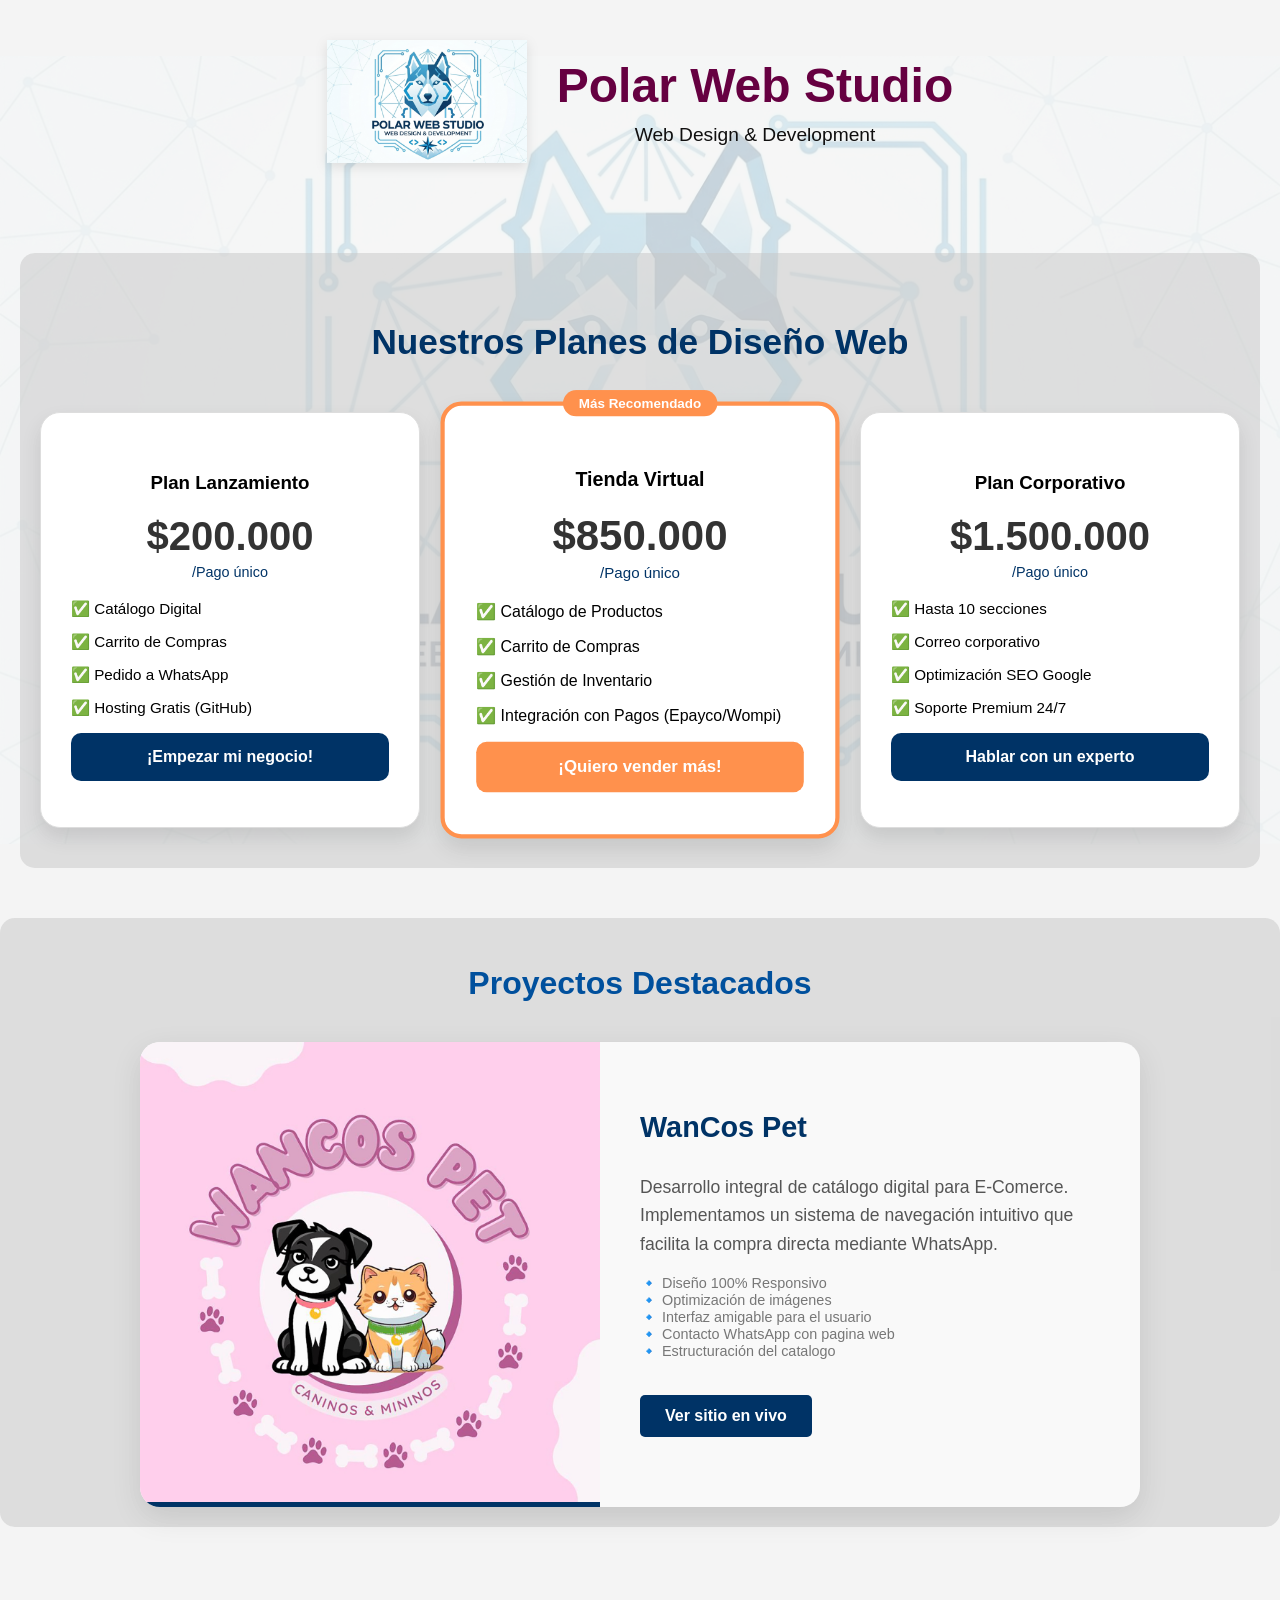
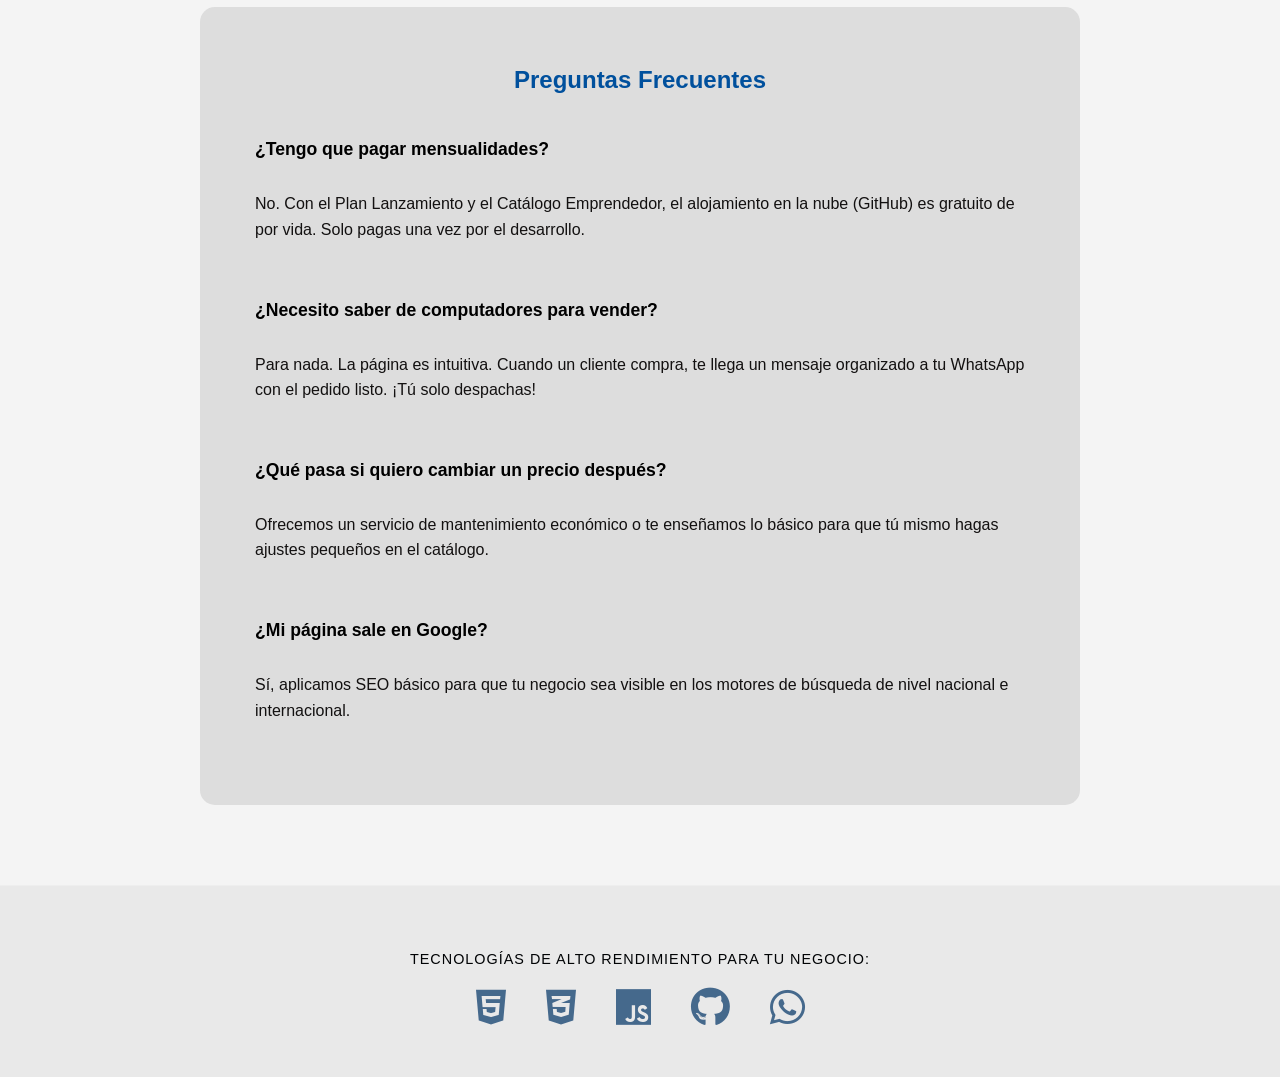
==== index.html @ 3135e6d7 "feat: implementacion de nueva identidad visual, logo tech y ajuste de transparencias en secciones ca" ====
<!doctype html>
<html lang="es">
  <head>
    <meta charset="UTF-8" />
    <meta name="viewport" content="width=device-width, initial-scale=1.0" />

    <title>Polar Web Studio | Web Desing</title>
    <meta
      name="description"
      content="Estudio digital especializado en soluciones web creativas y personalizadas."
    />

    <meta property="og:type" content="website" />
    <meta
      property="og:url"
      content="https://polarwebstudio.github.io/polarWebStudio/"
    />
    <meta
      property="og:title"
      content="Polar Web Studio - Diseño y Desarrollo Web"
    />
    <meta
      property="og:description"
      content="Estudio digital especializado en soluciones web creativas y personalizadas."
    />

    <meta
      property="og:image"
      content="https://polarwebstudio.github.io/polarWebStudio/imagenes/Logo/PortadaPolarWebStudio.jpg"
    />
    <meta property="og:image:width" content="1200" />
    <meta property="og:image:height" content="630" />
    <meta property="og:image:type" content="image/jpeg" />

    <meta name="twitter:card" content="summary_large_image" />
    <meta name="twitter:title" content="Polar Web Studio" />
    <meta
      name="twitter:image"
      content="https://polarwebstudio.github.io/polarWebStudio/imagenes/Logo/PortadaPolarWebStudio.jpg"
    />

    <link rel="stylesheet" href="estilo.css" />

    <link
      rel="stylesheet"
      href="https://cdnjs.cloudflare.com/ajax/libs/font-awesome/6.0.0/css/all.min.css"
    />
  </head>
  <body>
    <header>
      <img src="./imagenes/Logo/LogoNuevoPolarWeb.png" alt="Polar Web Studio" />

      <div class="text-container">
        <h1>Polar Web Studio</h1>
        <p>Web Design & Development</p>
      </div>
    </header>

    <section class="planes-contenedor">
      <h2 class="titulo-seccion">Nuestros Planes de Diseño Web</h2>
      <div class="grid-planes">
        <article class="tarjeta-plan">
          <h3>Plan Lanzamiento</h3>
          <div class="precio">$200.000 <span>/Pago único</span></div>
          <ul>
            <li>✅ Catálogo Digital</li>
            <li>✅ Carrito de Compras</li>
            <li>✅ Pedido a WhatsApp</li>
            <li>✅ Hosting Gratis (GitHub)</li>
          </ul>
          <a
            href="https://wa.me/573155135785?text=Hola%20Eduardo!%20Vengo%20de%20tu%20web%20y%20quiero%20el%20Plan%20Lanzamiento%20de%20200k"
            class="btn-comprar"
            style="text-decoration: none; display: block; text-align: center"
            >¡Empezar mi negocio!</a
          >
        </article>

        <article class="tarjeta-plan destacado">
          <div class="etiqueta-popular">Más Recomendado</div>
          <h3>Tienda Virtual</h3>
          <div class="precio">$850.000 <span>/Pago único</span></div>
          <ul>
            <li>✅ Catálogo de Productos</li>
            <li>✅ Carrito de Compras</li>
            <li>✅ Gestión de Inventario</li>
            <li>✅ Integración con Pagos (Epayco/Wompi)</li>
          </ul>
          <a
            href="https://wa.me/573155135785?text=Hola%20Eduardo!%20Me%20interesa%20la%20Tienda%20Virtual%20de%20850k"
            class="btn-comprar"
            style="text-decoration: none; display: block; text-align: center"
            >¡Quiero vender más!</a
          >
        </article>

        <article class="tarjeta-plan">
          <h3>Plan Corporativo</h3>
          <div class="precio">$1.500.000 <span>/Pago único</span></div>
          <ul>
            <li>✅ Hasta 10 secciones</li>
            <li>✅ Correo corporativo</li>
            <li>✅ Optimización SEO Google</li>
            <li>✅ Soporte Premium 24/7</li>
          </ul>
          <a
            href="https://wa.me/573155135785?text=Hola%20Eduardo!%20Me%20interesa%20el%20Plan%20Corporativo"
            class="btn-comprar"
            style="text-decoration: none; display: block; text-align: center"
            >Hablar con un experto</a
          >
        </article>
      </div>
    </section>

    <section
      id="portfolio"
      style="
        padding: 20px 20px;
        background-color: #ffffff;
        text-align: center;
        background-color: rgba(197, 197, 197, 0.5);
        border-radius: 15px;
        margin: 50px auto;
        justify-content: center;
      "
    >
      <h2 style="color: #00509d; font-size: 2rem; margin-bottom: 40px">
        Proyectos Destacados
      </h2>

      <div
        style="
          max-width: 1000px;
          margin: 0 auto;
          background: #f9f9f9;
          border-radius: 20px;
          overflow: hidden;
          box-shadow: 0 10px 30px rgba(0, 0, 0, 0.1);
          display: flex;
          flex-wrap: wrap;
          align-items: center;
        "
      >
        <div style="flex: 1; min-width: 300px">
          <img
            src="./imagenes/Logo/logo_tienda_wancospet.jpeg"
            alt="WanCos Pet Preview"
            style="
              width: 100%;
              height: auto;
              display: block;
              border-bottom: 5px solid #003366;
            "
          />
        </div>

        <div style="flex: 1; min-width: 300px; padding: 40px; text-align: left">
          <h3 style="color: #003366; font-size: 1.8rem; margin-top: 0">
            WanCos Pet
          </h3>
          <p style="color: #555; line-height: 1.6; font-size: 1.1rem">
            Desarrollo integral de catálogo digital para E-Comerce.
            Implementamos un sistema de navegación intuitivo que facilita la
            compra directa mediante WhatsApp.
          </p>
          <ul
            style="list-style: none; padding: 0; color: #777; font-size: 0.9rem"
          >
            <li>🔹 Diseño 100% Responsivo</li>
            <li>🔹 Optimización de imágenes</li>
            <li>🔹 Interfaz amigable para el usuario</li>
            <li>🔹 Contacto WhatsApp con pagina web</li>
            <li>🔹 Estructuración del catalogo</li>
          </ul>
          <a
            href="https://wancos-pet.github.io/WanCosPet/"
            target="_blank"
            style="
              display: inline-block;
              margin-top: 20px;
              padding: 12px 25px;
              background-color: #003366;
              color: white;
              text-decoration: none;
              border-radius: 5px;
              font-weight: bold;
            "
          >
            Ver sitio en vivo
          </a>
        </div>
      </div>
    </section>
    <section class="faq">
      <h2>Preguntas Frecuentes</h2>

      <div class="faq-item">
        <button class="faq-question">¿Tengo que pagar mensualidades?</button>
        <div class="faq-answer">
          <p>
            No. Con el Plan Lanzamiento y el Catálogo Emprendedor, el
            alojamiento en la nube (GitHub) es gratuito de por vida. Solo pagas
            una vez por el desarrollo.
          </p>
        </div>
      </div>

      <div class="faq-item">
        <button class="faq-question">
          ¿Necesito saber de computadores para vender?
        </button>
        <div class="faq-answer">
          <p>
            Para nada. La página es intuitiva. Cuando un cliente compra, te
            llega un mensaje organizado a tu WhatsApp con el pedido listo. ¡Tú
            solo despachas!
          </p>
        </div>
      </div>

      <div class="faq-item">
        <button class="faq-question">
          ¿Qué pasa si quiero cambiar un precio después?
        </button>
        <div class="faq-answer">
          <p>
            Ofrecemos un servicio de mantenimiento económico o te enseñamos lo
            básico para que tú mismo hagas ajustes pequeños en el catálogo.
          </p>
        </div>
      </div>

      <div class="faq-item">
        <button class="faq-question">¿Mi página sale en Google?</button>
        <div class="faq-answer">
          <p>
            Sí, aplicamos SEO básico para que tu negocio sea visible en los
            motores de búsqueda de nivel nacional e internacional.
          </p>
        </div>
      </div>
    </section>
    <section class="tecnologias">
      <p>Tecnologías de alto rendimiento para tu negocio:</p>
      <div class="iconos-tecnologias">
        <i class="fab fa-html5" title="HTML5"></i>
        <i class="fab fa-css3-alt" title="CSS3"></i>
        <i class="fab fa-js" title="JavaScript"></i>
        <i class="fab fa-github" title="GitHub"></i>
        <i class="fab fa-whatsapp" title="WhatsApp Business"></i>
      </div>
    </section>
    <script>
      document.querySelectorAll(".faq-question").forEach((button) => {
        button.addEventListener("click", () => {
          const faqItem = button.parentElement;
          faqItem.classList.toggle("active");
          // Esto hace que la respuesta se oculte o se muestre
          const answer = faqItem.querySelector(".faq-answer");
          answer.style.display =
            answer.style.display === "block" ? "none" : "block";
        });
      });
    </script>
  </body>
</html>
---- estilo.css ----
/* ==========================================================================
   1. CONFIGURACIÓN GLOBAL Y CUERPO (BODY)
   ========================================================================== */
body {
  font-family: "Segoe UI", Arial, sans-serif;
  background-color: #f4f4f4;
  text-align: center;
  margin: 0;
  padding: 0;
  min-height: 100vh;
  overflow-x: hidden;
}

/* Marca de Agua Polar al fondo */
body::before {
  content: "";
  position: fixed;
  top: 0;
  left: 0;
  width: 100vw;
  height: 100vh;
  background-image: url("./imagenes/Logo/LogoNuevoPolarWeb.png");
  background-size: contain;
  background-position: center;
  background-repeat: no-repeat;
  filter: none;
  z-index: -2;
  pointer-events: none;
  opacity: 0.2;
}

ul {
  list-style: none;
  padding: 0;
}

/* ==========================================================================
   2. CABECERA (HEADER)
   ========================================================================== */
header {
  background-color: transparent;
  padding: 40px 20px; /* Aumenté un poco para separar del borde superior */
  max-width: 1200px;
  margin: 0 auto 50px auto; /* El último valor separa el header de los planes */
  display: flex;
  align-items: center;
  justify-content: center;
  gap: 30px;
}

header img {
  width: 200px;
  height: auto;
  filter: drop-shadow(0 4px 6px rgba(0, 0, 0, 0.1));
}

header .text-container h1 {
  color: #660041;
  font-size: 3rem;
  margin: 0 0 10px 0;
  line-height: 1.2;
}

header .text-container p {
  color: #100f0f;
  font-size: 1.2rem;
  margin: 0;
}

/* ==========================================================================
   3. SECCIÓN DE PLANES
   ========================================================================== */
.planes-contenedor {
  max-width: 1200px;
  margin: 50px auto;
  padding: 40px 20px;
  background-color: rgba(197, 197, 197, 0.5);
  border-radius: 15px;
  text-align: center;
}

/* 🔥 ESTO SOLUCIONA TU PROBLEMA: Separa el título de las tarjetas */
.titulo-seccion {
  margin-bottom: 50px;
  color: #003366;
  font-size: 2.2rem;
}

.grid-planes {
  display: grid;
  grid-template-columns: repeat(auto-fit, minmax(280px, 1fr));
  gap: 30px;
  margin: 0 auto;
}

/* Tarjetas individuales */
.tarjeta-plan {
  background: white;
  padding: 40px 30px;
  border-radius: 20px;
  box-shadow: 0 10px 20px rgba(0, 0, 0, 0.1);
  transition: 0.3s;
  position: relative;
  border: 1px solid #ddd;
}

.tarjeta-plan:hover {
  transform: translateY(-10px);
}

/* Plan Destacado (Tienda Virtual) */
.tarjeta-plan.destacado {
  border: 4px solid #ff914d;
  transform: scale(
    1.05
  ); /* Un poco menos agresivo que 1.08 para no romper el grid */
  z-index: 1;
}

.etiqueta-popular {
  position: absolute;
  top: -15px;
  left: 50%;
  transform: translateX(-50%);
  background: #ff914d;
  color: white;
  padding: 5px 15px;
  border-radius: 20px;
  font-size: 0.8rem;
  font-weight: bold;
}

/* Precios y listas */
.precio {
  font-size: 2.5rem;
  font-weight: 800;
  margin: 20px 0;
  color: #333;
}

.precio span {
  display: block;
  font-size: 0.9rem;
  color: #003366;
  margin-top: 5px;
  font-weight: normal;
}

.tarjeta-plan ul li {
  text-align: left;
  margin-bottom: 15px;
  font-size: 0.95rem;
}

/* Botones de compra */
.btn-comprar {
  background: #003366;
  color: white;
  width: 100%;
  padding: 15px 0;
  border: none;
  border-radius: 10px;
  font-weight: bold;
  cursor: pointer;
  transition: all 0.3s ease;
  display: block;
  text-align: center;
  text-decoration: none;
  box-sizing: border-box;
}

.destacado .btn-comprar {
  background: #ff914d;
}

.btn-comprar:hover {
  background: #00509d;
  transform: scale(1.02);
  box-shadow: 0 5px 15px rgba(0, 0, 0, 0.2);
}

/* ==========================================================================
   4. PREGUNTAS FRECUENTES (FAQ)
   ========================================================================== */
.faq {
  max-width: 800px;
  margin: 80px auto;
  text-align: left;
  padding: 40px;
  background-color: rgba(197, 197, 197, 0.5);
  border-radius: 15px;
}

.faq h2 {
  text-align: center;
  color: #00509d;
  margin-bottom: 30px;
}

.faq-item {
  margin-bottom: 10px;
  border-bottom: 1px solid #ddd;
}

.faq-question {
  width: 100%;
  background: none;
  border: none;
  text-align: left;
  padding: 15px;
  font-size: 1.1rem;
  font-weight: bold;
  cursor: pointer;
  color: #000;
  display: flex;
  justify-content: space-between;
}

.faq-question:hover {
  color: #003366;
}

.faq-answer {
  padding: 0 15px 15px;
  color: #131111;
  line-height: 1.6;
}

/* ==========================================================================
   5. TECNOLOGÍAS
   ========================================================================== */
.tecnologias {
  padding: 50px 0;
  background: #e9e9e9;
  border-top: 1px solid #eee;
}

.tecnologias p {
  color: #010305;
  font-size: 0.9rem;
  margin-bottom: 20px;
  text-transform: uppercase;
  letter-spacing: 1px;
}

.iconos-tecnologias {
  display: flex;
  justify-content: center;
  gap: 40px;
  font-size: 2.5rem;
  color: #003366;
  opacity: 0.7;
}

.iconos-tecnologias i:hover {
  opacity: 1;
  transform: scale(1.2);
  transition: 0.3s;
}
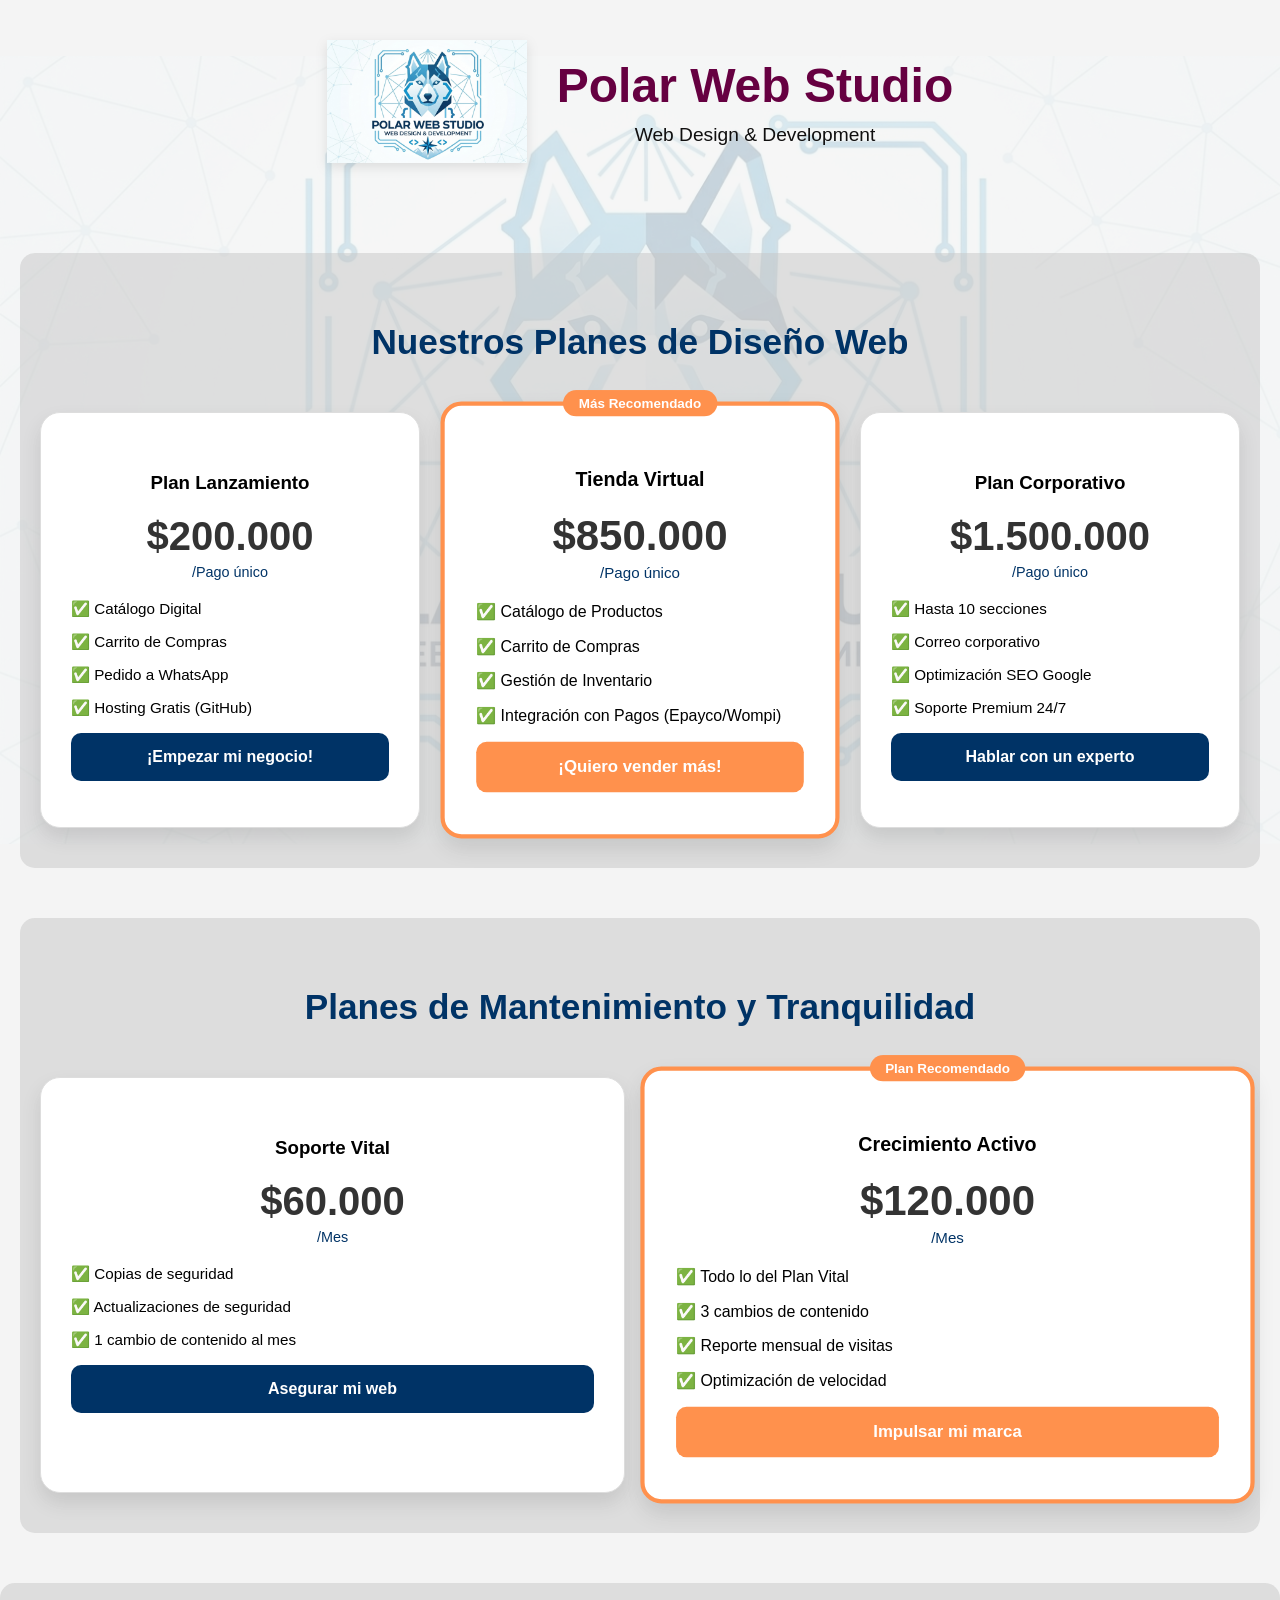
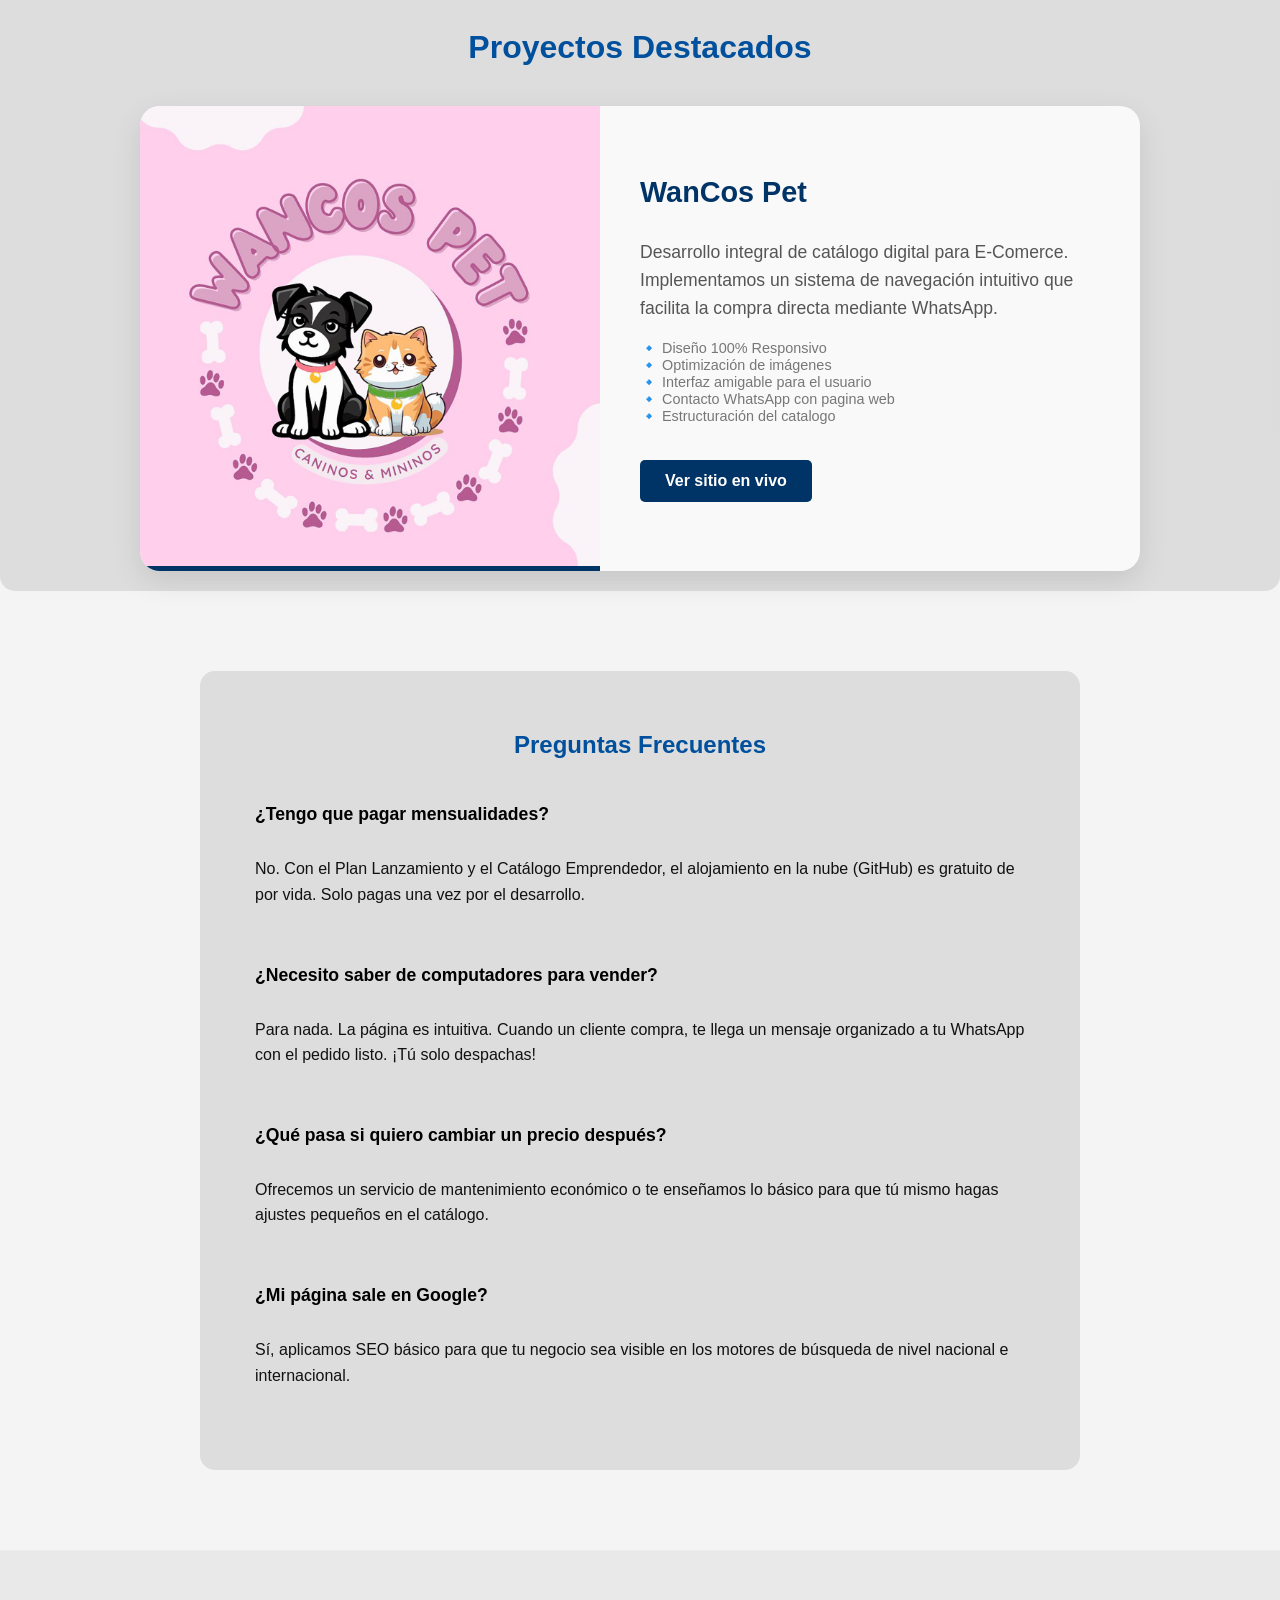
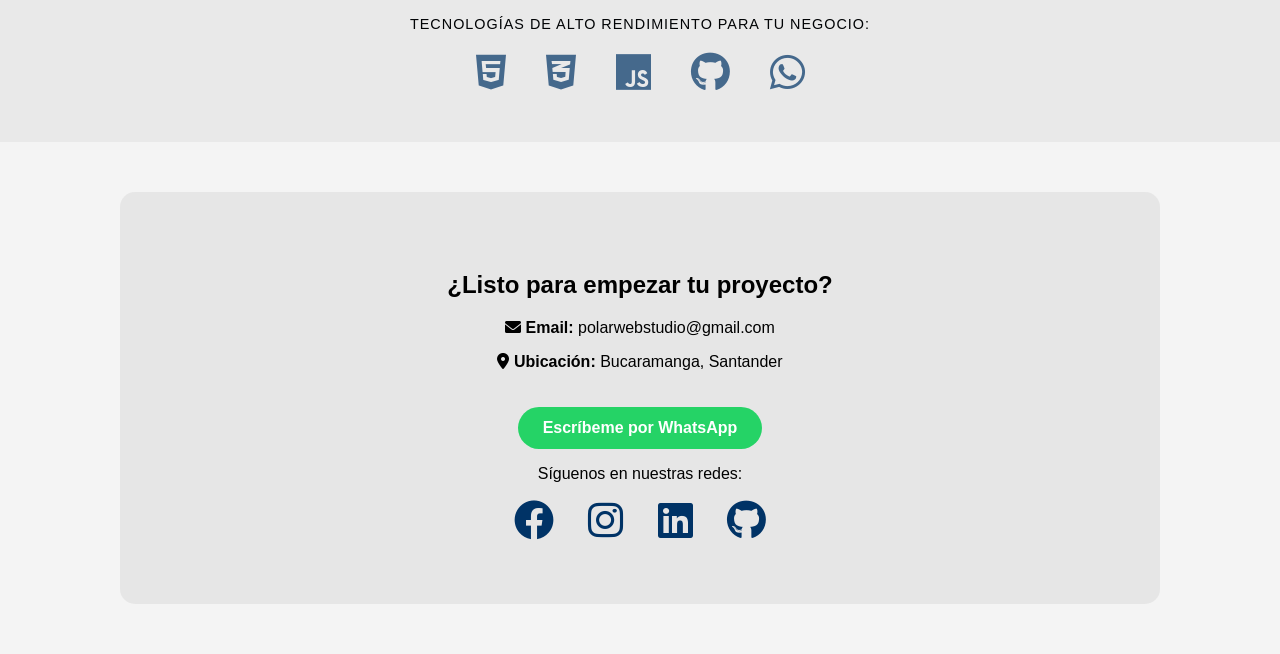
==== commit ecbdad4f: "feat: Facebook Instagram" ====
--- a/index.html
+++ b/index.html
@@ -112,7 +112,42 @@
         </article>
       </div>
     </section>
-
+    <section class="planes-contenedor">
+      <h2 class="titulo-seccion">Planes de Mantenimiento y Tranquilidad</h2>
+      <div class="grid-planes">
+        <article class="tarjeta-plan">
+          <h3>Soporte Vital</h3>
+          <div class="precio">$60.000 <span>/Mes</span></div>
+          <ul>
+            <li>✅ Copias de seguridad</li>
+            <li>✅ Actualizaciones de seguridad</li>
+            <li>✅ 1 cambio de contenido al mes</li>
+          </ul>
+          <a
+            href="https://wa.me/573155135785?text=Hola!%20Me%20interesa%20el%20mantenimiento%20Básico"
+            class="btn-comprar"
+            >Asegurar mi web</a
+          >
+        </article>
+
+        <article class="tarjeta-plan destacado">
+          <div class="etiqueta-popular">Plan Recomendado</div>
+          <h3>Crecimiento Activo</h3>
+          <div class="precio">$120.000 <span>/Mes</span></div>
+          <ul>
+            <li>✅ Todo lo del Plan Vital</li>
+            <li>✅ 3 cambios de contenido</li>
+            <li>✅ Reporte mensual de visitas</li>
+            <li>✅ Optimización de velocidad</li>
+          </ul>
+          <a
+            href="https://wa.me/573155135785?text=Hola!%20Quiero%20el%20plan%20de%20mantenimiento%20Crecimiento"
+            class="btn-comprar"
+            >Impulsar mi marca</a
+          >
+        </article>
+      </div>
+    </section>
     <section
       id="portfolio"
       style="
@@ -263,5 +298,53 @@
         });
       });
     </script>
+    <section class="contacto-seccion">
+      <h2>¿Listo para empezar tu proyecto?</h2>
+      <div class="contacto-grid">
+        <div class="contacto-info">
+          <p>
+            <i class="fas fa-envelope"></i>
+            <strong>Email:</strong> polarwebstudio@gmail.com
+          </p>
+          <p>
+            <i class="fas fa-map-marker-alt"></i>
+            <strong>Ubicación:</strong> Bucaramanga, Santander
+          </p>
+          <a href="https://wa.me/573155135785" class="btn-whatsapp"
+            >Escríbeme por WhatsApp</a
+          >
+        </div>
+
+        <div class="redes-sociales">
+          <p>Síguenos en nuestras redes:</p>
+          <div class="iconos-redes">
+            <a
+              href="https://www.facebook.com/profile.php?id=61573354557645"
+              target="_blank"
+              title="Facebook"
+              ><i class="fab fa-facebook"></i
+            ></a>
+            <a
+              href="https://www.instagram.com/polarwebstudio/"
+              target="_blank"
+              title="Instagram"
+              ><i class="fab fa-instagram"></i
+            ></a>
+            <a
+              href="https://linkedin.com/in/TuPerfil"
+              target="_blank"
+              title="LinkedIn"
+              ><i class="fab fa-linkedin"></i
+            ></a>
+            <a
+              href="https://github.com/polarwebstudio"
+              target="_blank"
+              title="GitHub"
+              ><i class="fab fa-github"></i
+            ></a>
+          </div>
+        </div>
+      </div>
+    </section>
   </body>
 </html>
--- a/estilo.css
+++ b/estilo.css
@@ -257,3 +257,41 @@
   transform: scale(1.2);
   transition: 0.3s;
 }
+
+/* ==========================================================================
+   6. Footer
+   ========================================================================== */
+.contacto-seccion {
+  padding: 60px 20px;
+  background-color: rgba(197, 197, 197, 0.3); /* Transparente como el FAQ */
+  margin: 50px auto;
+  border-radius: 15px;
+  max-width: 1000px;
+}
+
+.iconos-redes a {
+  font-size: 2.5rem;
+  color: #003366; /* Tu azul característico */
+  margin: 0 15px;
+  transition:
+    transform 0.3s,
+    color 0.3s;
+  text-decoration: none;
+  display: inline-block;
+}
+
+.iconos-redes a:hover {
+  color: #ff914d; /* Naranja como el plan destacado */
+  transform: translateY(-5px);
+}
+
+.btn-whatsapp {
+  background-color: #25d366;
+  color: white;
+  padding: 12px 25px;
+  border-radius: 50px;
+  text-decoration: none;
+  display: inline-block;
+  margin-top: 20px;
+  font-weight: bold;
+}
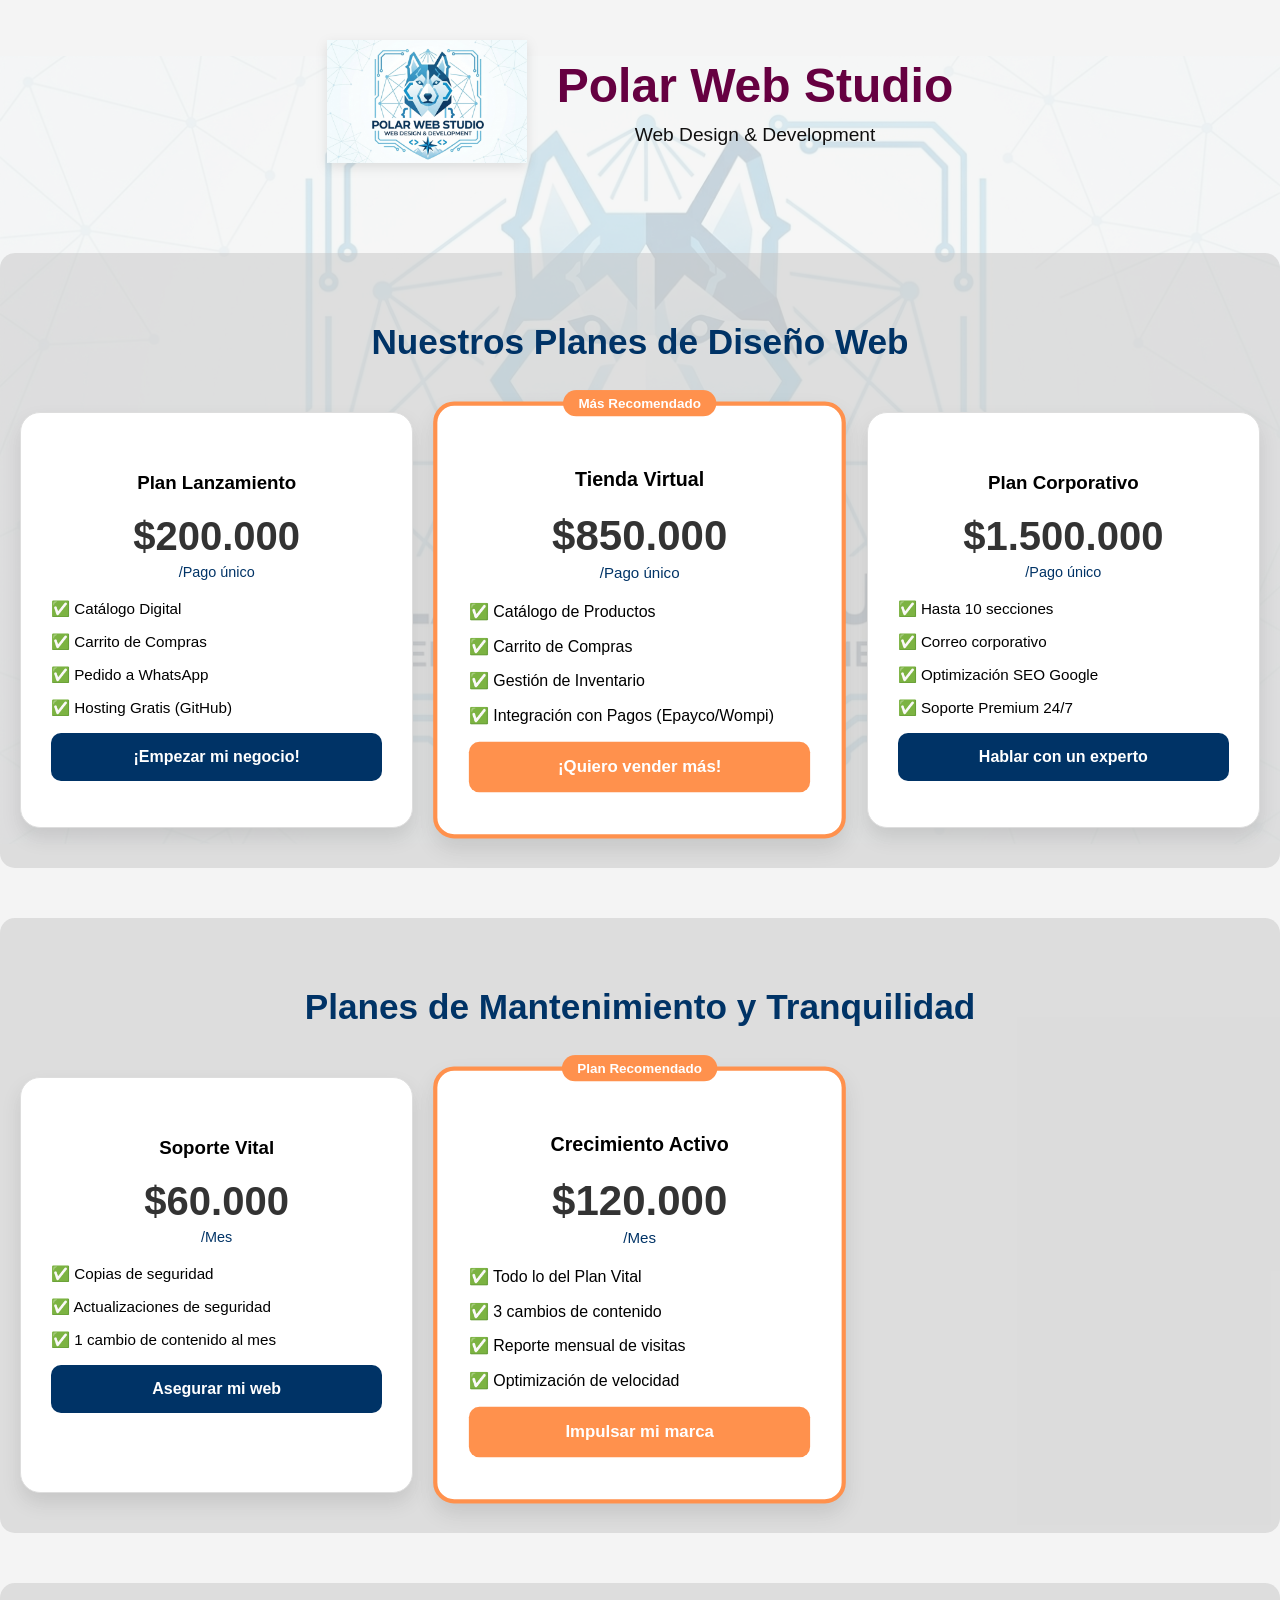
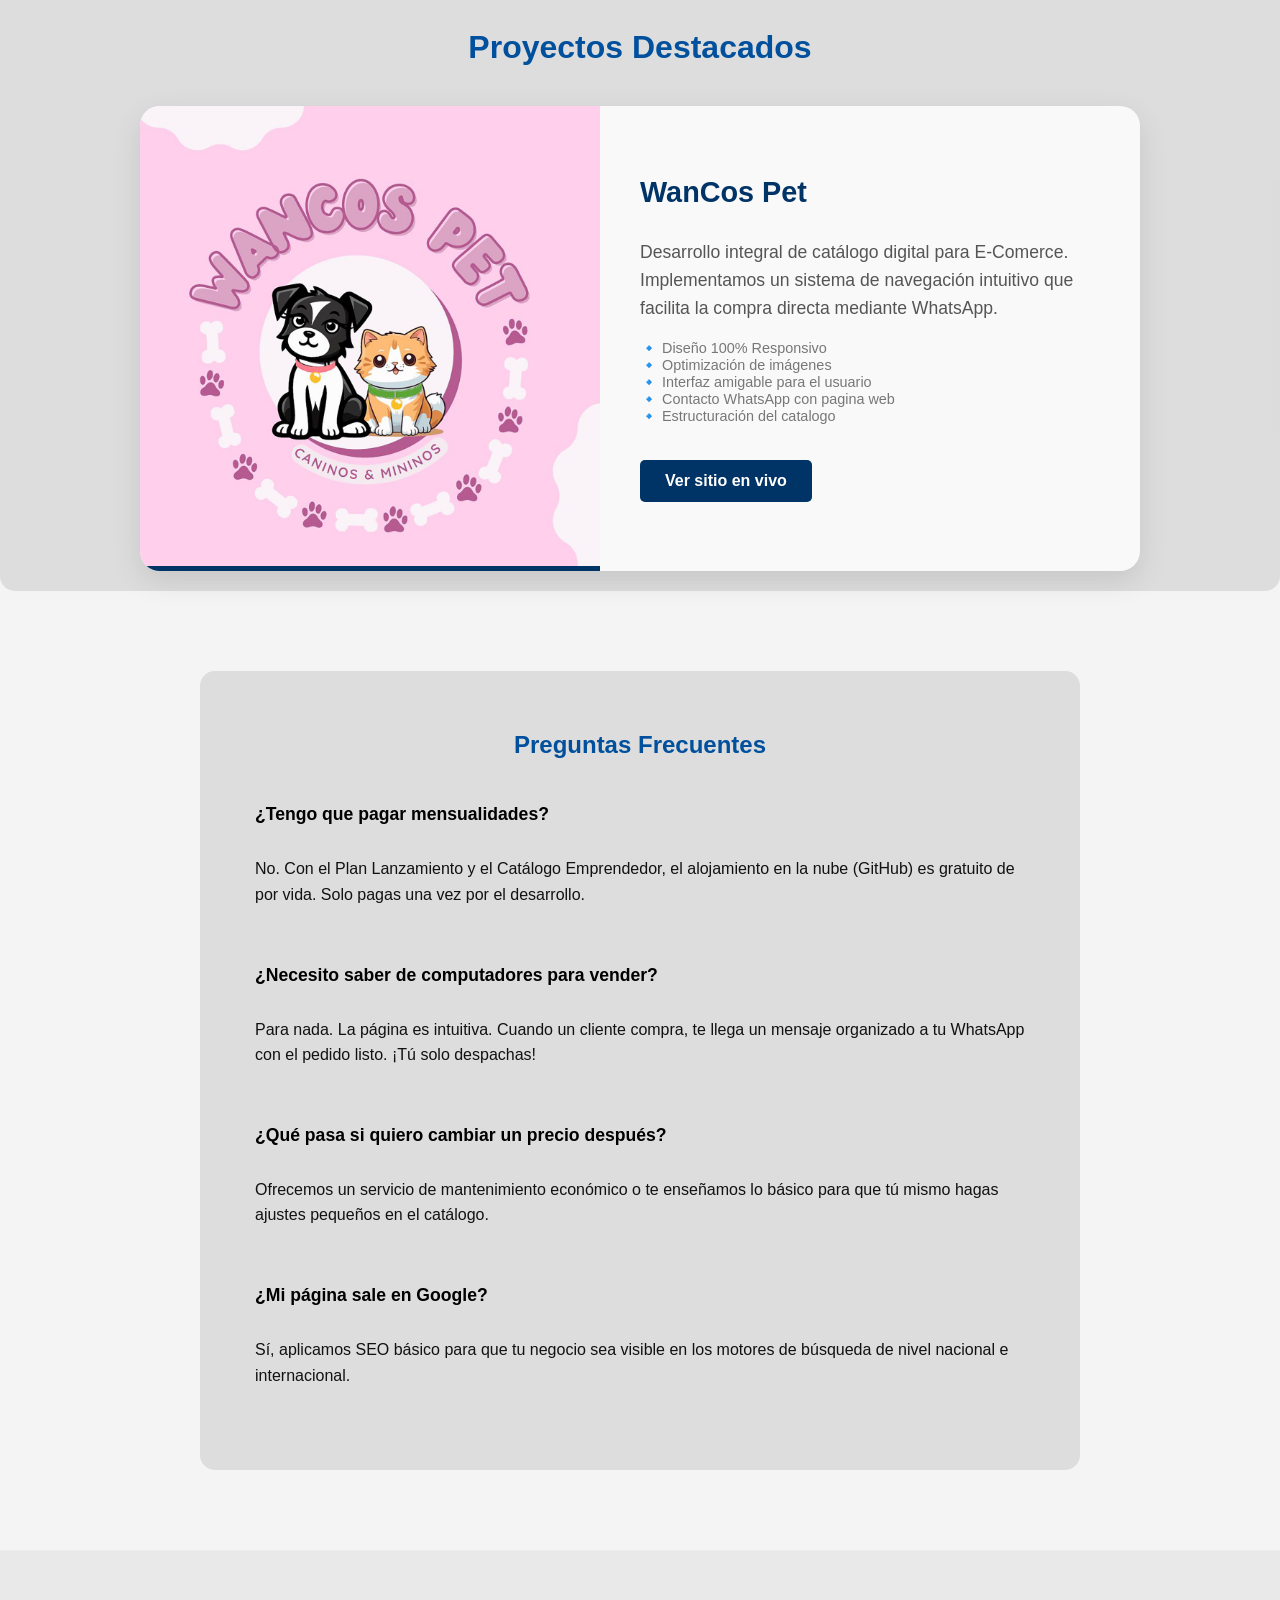
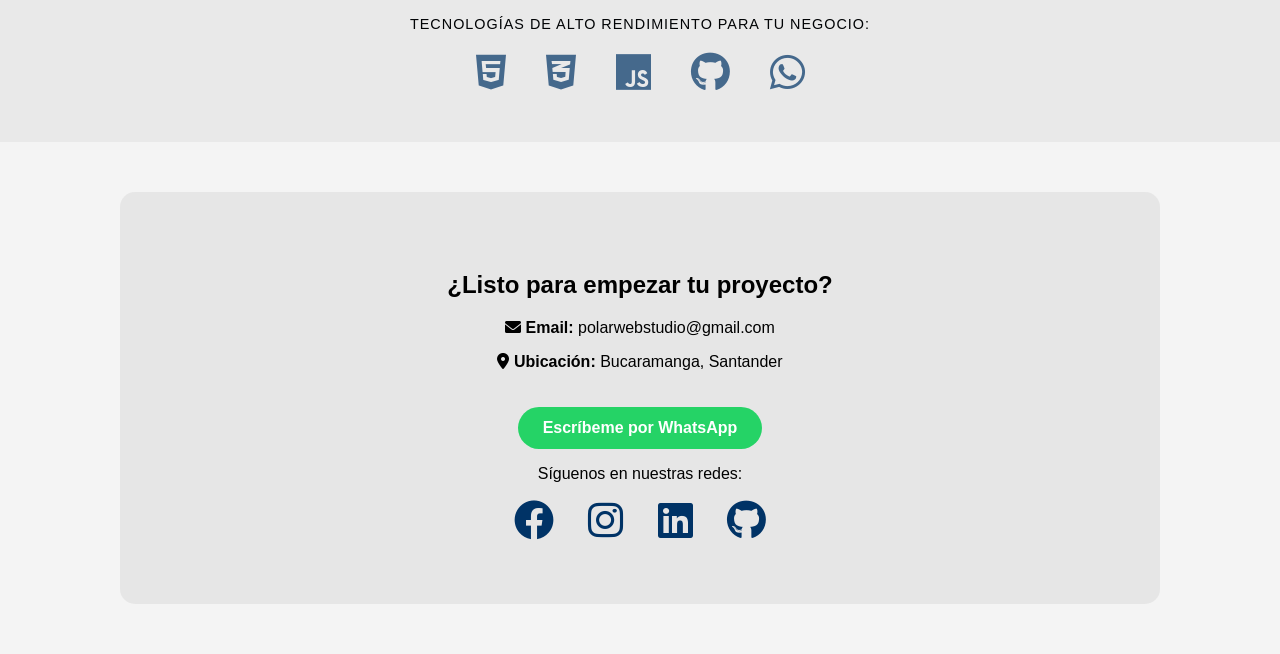
==== commit 9a629af6: "feat: Media queris" ====
--- a/index.html
+++ b/index.html
@@ -72,6 +72,8 @@
             href="https://wa.me/573155135785?text=Hola%20Eduardo!%20Vengo%20de%20tu%20web%20y%20quiero%20el%20Plan%20Lanzamiento%20de%20200k"
             class="btn-comprar"
             style="text-decoration: none; display: block; text-align: center"
+            target="_blank"
+            rel="noopener noreferrer"
             >¡Empezar mi negocio!</a
           >
         </article>
@@ -90,6 +92,8 @@
             href="https://wa.me/573155135785?text=Hola%20Eduardo!%20Me%20interesa%20la%20Tienda%20Virtual%20de%20850k"
             class="btn-comprar"
             style="text-decoration: none; display: block; text-align: center"
+            target="_blank"
+            rel="noopener noreferrer"
             >¡Quiero vender más!</a
           >
         </article>
@@ -106,6 +110,8 @@
           <a
             href="https://wa.me/573155135785?text=Hola%20Eduardo!%20Me%20interesa%20el%20Plan%20Corporativo"
             class="btn-comprar"
+            target="_blank"
+            rel="noopener noreferrer"
             style="text-decoration: none; display: block; text-align: center"
             >Hablar con un experto</a
           >
@@ -126,6 +132,8 @@
           <a
             href="https://wa.me/573155135785?text=Hola!%20Me%20interesa%20el%20mantenimiento%20Básico"
             class="btn-comprar"
+            target="_blank"
+            rel="noopener noreferrer"
             >Asegurar mi web</a
           >
         </article>
@@ -143,6 +151,8 @@
           <a
             href="https://wa.me/573155135785?text=Hola!%20Quiero%20el%20plan%20de%20mantenimiento%20Crecimiento"
             class="btn-comprar"
+            target="_blank"
+            rel="noopener noreferrer"
             >Impulsar mi marca</a
           >
         </article>
@@ -211,6 +221,7 @@
           <a
             href="https://wancos-pet.github.io/WanCosPet/"
             target="_blank"
+            rel="noopener noreferrer"
             style="
               display: inline-block;
               margin-top: 20px;
@@ -310,7 +321,11 @@
             <i class="fas fa-map-marker-alt"></i>
             <strong>Ubicación:</strong> Bucaramanga, Santander
           </p>
-          <a href="https://wa.me/573155135785" class="btn-whatsapp"
+          <a
+            href="https://wa.me/573155135785"
+            class="btn-whatsapp"
+            target="_blank"
+            rel="noopener noreferrer"
             >Escríbeme por WhatsApp</a
           >
         </div>
@@ -321,24 +336,28 @@
             <a
               href="https://www.facebook.com/profile.php?id=61573354557645"
               target="_blank"
+              rel="noopener noreferrer"
               title="Facebook"
               ><i class="fab fa-facebook"></i
             ></a>
             <a
               href="https://www.instagram.com/polarwebstudio/"
               target="_blank"
+              rel="noopener noreferrer"
               title="Instagram"
               ><i class="fab fa-instagram"></i
             ></a>
             <a
               href="https://linkedin.com/in/TuPerfil"
               target="_blank"
+              rel="noopener noreferrer"
               title="LinkedIn"
               ><i class="fab fa-linkedin"></i
             ></a>
             <a
               href="https://github.com/polarwebstudio"
               target="_blank"
+              rel="noopener noreferrer"
               title="GitHub"
               ><i class="fab fa-github"></i
             ></a>
--- a/estilo.css
+++ b/estilo.css
@@ -295,3 +295,80 @@
   margin-top: 20px;
   font-weight: bold;
 }
+
+/* ==========================================================================
+   7. ADAPTABILIDAD MEDIA QUERIES
+   ========================================================================== */
+
+/* --- A. MÓVILES (Pantallas pequeñas hasta 600px) --- */
+@media (max-width: 600px) {
+  header {
+    flex-direction: column;
+    text-align: center;
+    gap: 15px;
+  }
+
+  header img {
+    width: 120px;
+  }
+
+  header .text-container h1 {
+    font-size: 1.8rem;
+  }
+
+  .grid-planes,
+  .grid-productos,
+  .grid-mascotas {
+    grid-template-columns: 1fr; /* Una sola columna en móvil */
+    padding: 10px;
+  }
+
+  .faq {
+    padding: 20px;
+  }
+}
+
+/* --- B. TABLETS Y FOLD ABIERTO (601px hasta 1024px) --- */
+@media (min-width: 601px) and (max-width: 1024px) {
+  .grid-planes,
+  .grid-productos,
+  .grid-mascotas {
+    grid-template-columns: repeat(2, 1fr); /* Dos columnas */
+    gap: 20px;
+    padding: 20px;
+  }
+
+  header .text-container h1,
+  h1 {
+    font-size: 2.5rem;
+  }
+
+  .hero-seccion {
+    flex-direction: row;
+    text-align: left;
+    padding: 40px;
+  }
+
+  .tarjeta-producto img {
+    height: 250px;
+    object-fit: cover;
+  }
+}
+
+/* --- C. PORTÁTILES Y PANTALLAS ESTÁNDAR (1025px hasta 1200px) --- */
+@media (min-width: 1025px) and (max-width: 1200px) {
+  .grid-planes {
+    grid-template-columns: repeat(3, 1fr); /* Ya caben tres columnas */
+  }
+}
+
+/* --- D. PANTALLAS GRANDES Y ALTA RESOLUCIÓN (Más de 1201px) --- */
+@media (min-width: 1201px) {
+  .planes-contenedor {
+    max-width: 1300px;
+  }
+
+  .grid-planes {
+    grid-template-columns: repeat(3, 1fr);
+  }
+}
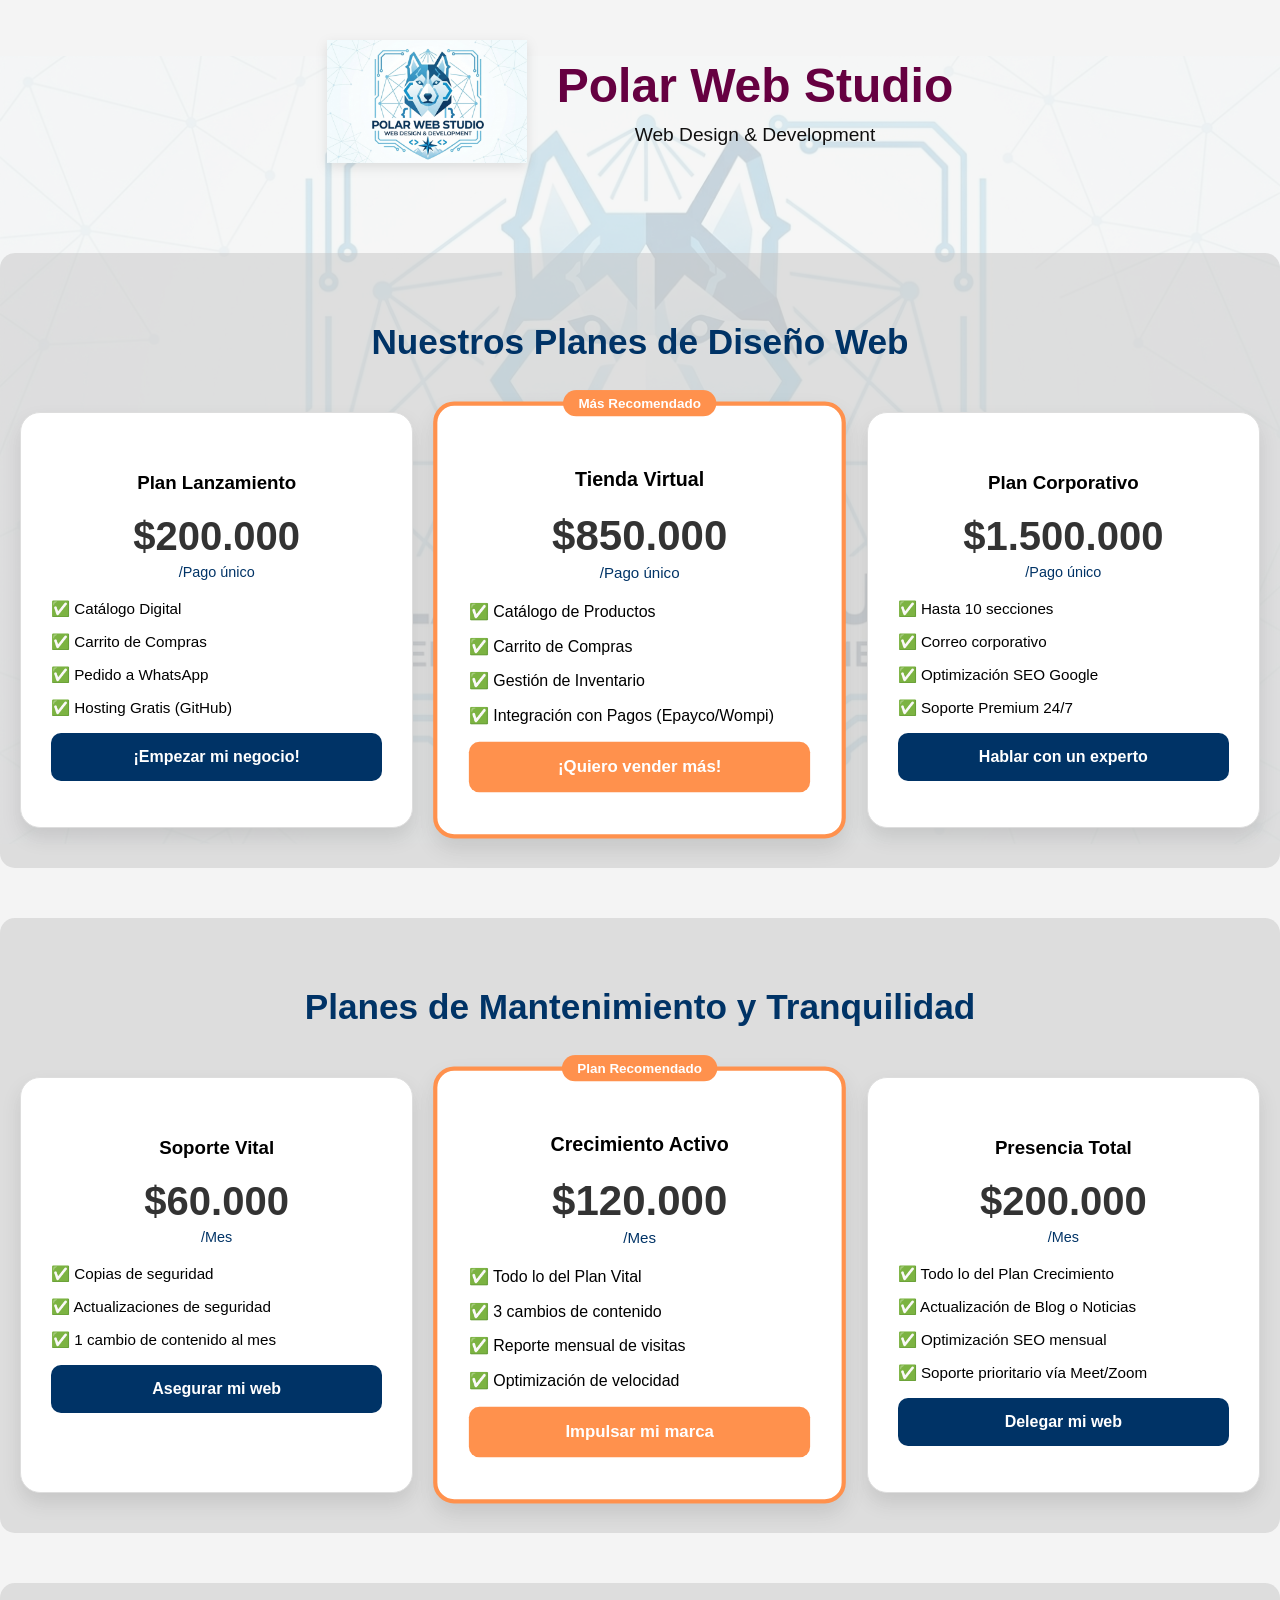
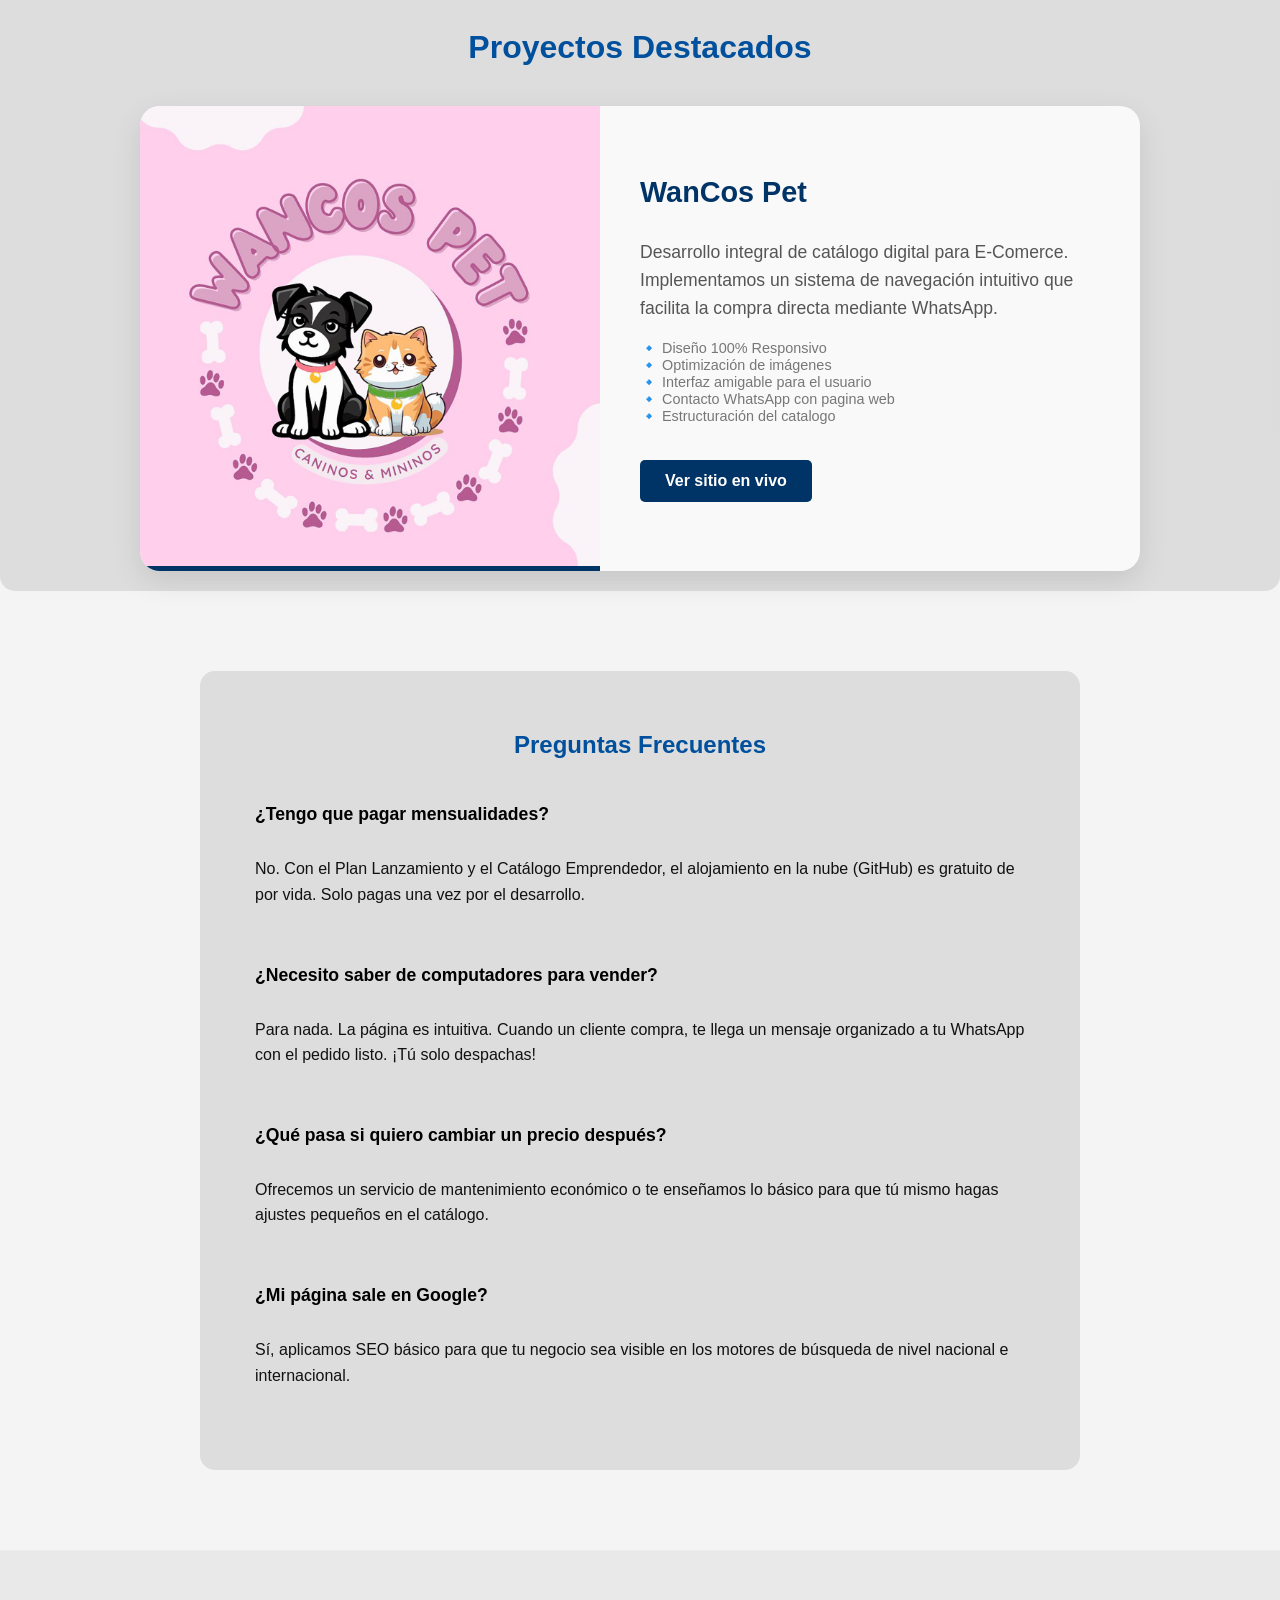
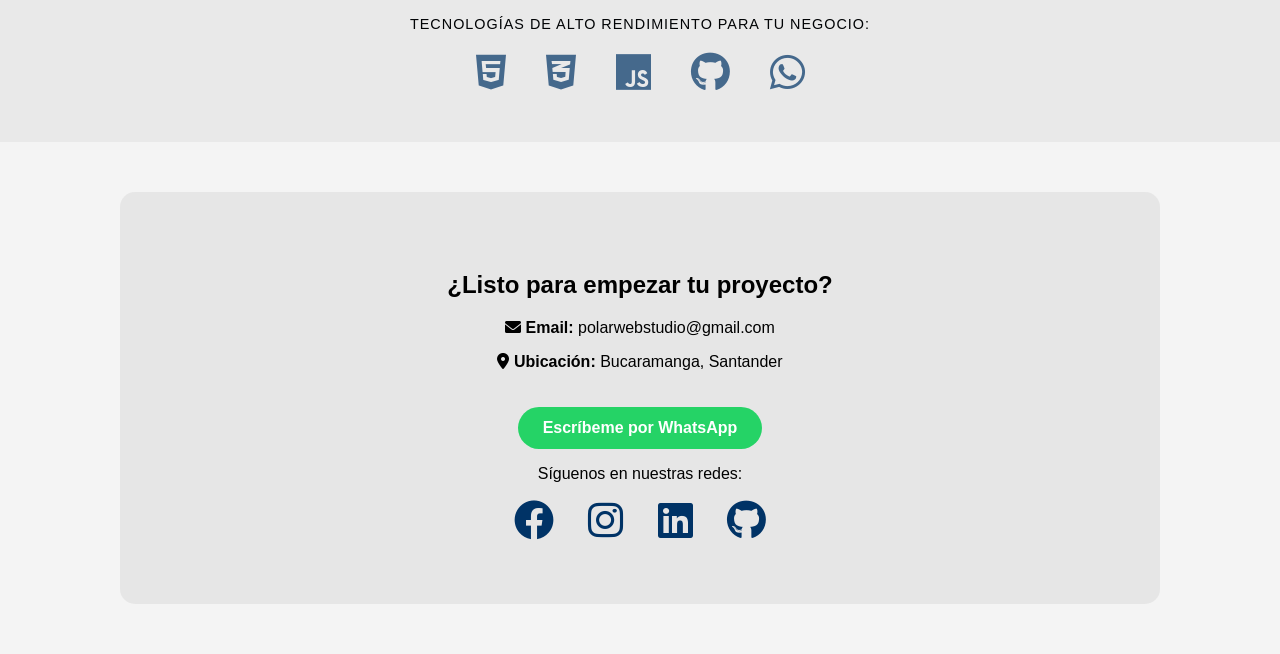
==== commit a9d32222: "feat: Estetica tarjetas" ====
--- a/index.html
+++ b/index.html
@@ -44,6 +44,9 @@
     <link
       rel="stylesheet"
       href="https://cdnjs.cloudflare.com/ajax/libs/font-awesome/6.0.0/css/all.min.css"
+      integrity="sha512-9usAa10IRO0HhonpyAIVpjrylPvoDwiPUiKdWk5t3PyolY1cOd4DSE0Ga+ri4AuTroPR5aQvXU9xC6qOPnzFeg=="
+      crossorigin="anonymous"
+      referrerpolicy="no-referrer"
     />
   </head>
   <body>
@@ -156,6 +159,24 @@
             >Impulsar mi marca</a
           >
         </article>
+        <article class="tarjeta-plan">
+          <h3>Presencia Total</h3>
+          <div class="precio">$200.000 <span>/Mes</span></div>
+          <ul>
+            <li>✅ Todo lo del Plan Crecimiento</li>
+            <li>✅ Actualización de Blog o Noticias</li>
+            <li>✅ Optimización SEO mensual</li>
+            <li>✅ Soporte prioritario vía Meet/Zoom</li>
+          </ul>
+          <a
+            href="https://wa.me/573155135785?text=Hola!%20Me%20interesa%20el%20mantenimiento%20Premium"
+            class="btn-comprar"
+            target="_blank"
+            rel="noopener noreferrer"
+            >Delegar mi web</a
+          >
+        </article>
+        
       </div>
     </section>
     <section
--- a/estilo.css
+++ b/estilo.css
@@ -89,6 +89,7 @@
 .grid-planes {
   display: grid;
   grid-template-columns: repeat(auto-fit, minmax(280px, 1fr));
+  justify-content: center;
   gap: 30px;
   margin: 0 auto;
 }
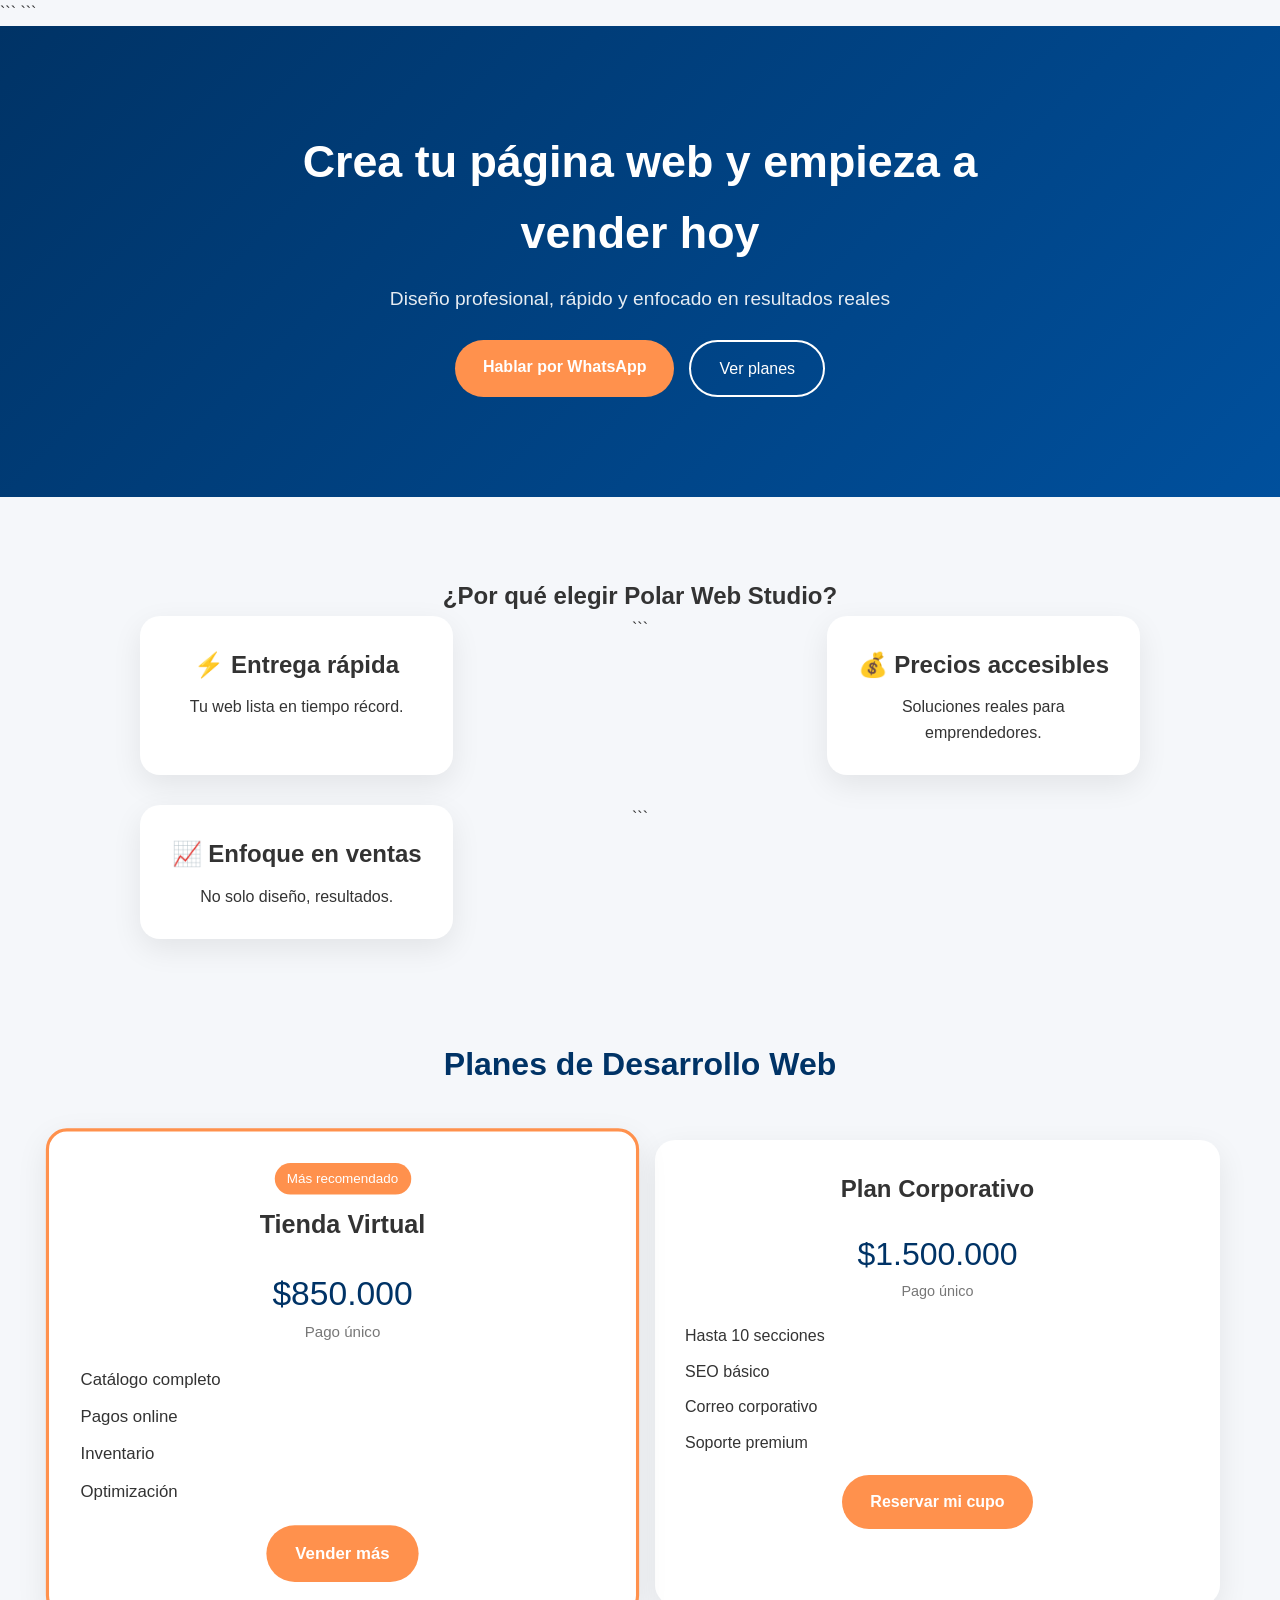
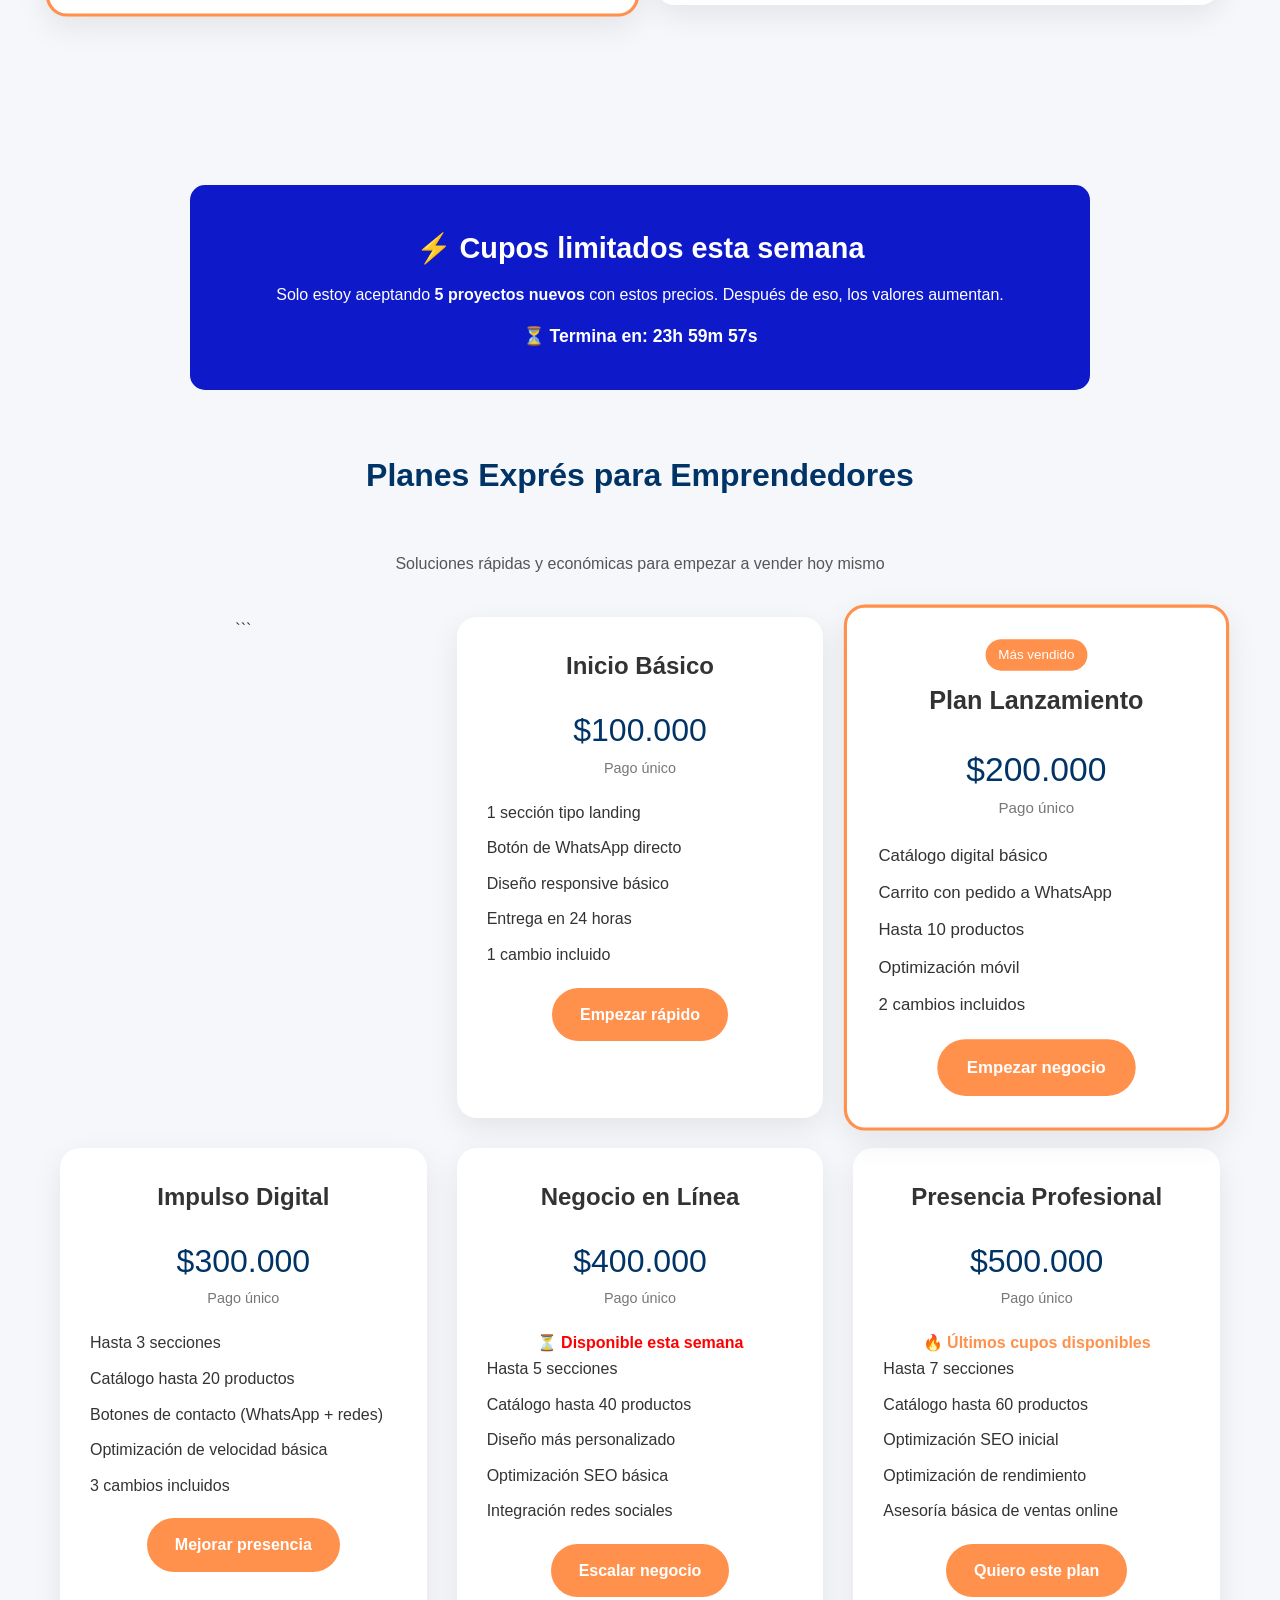
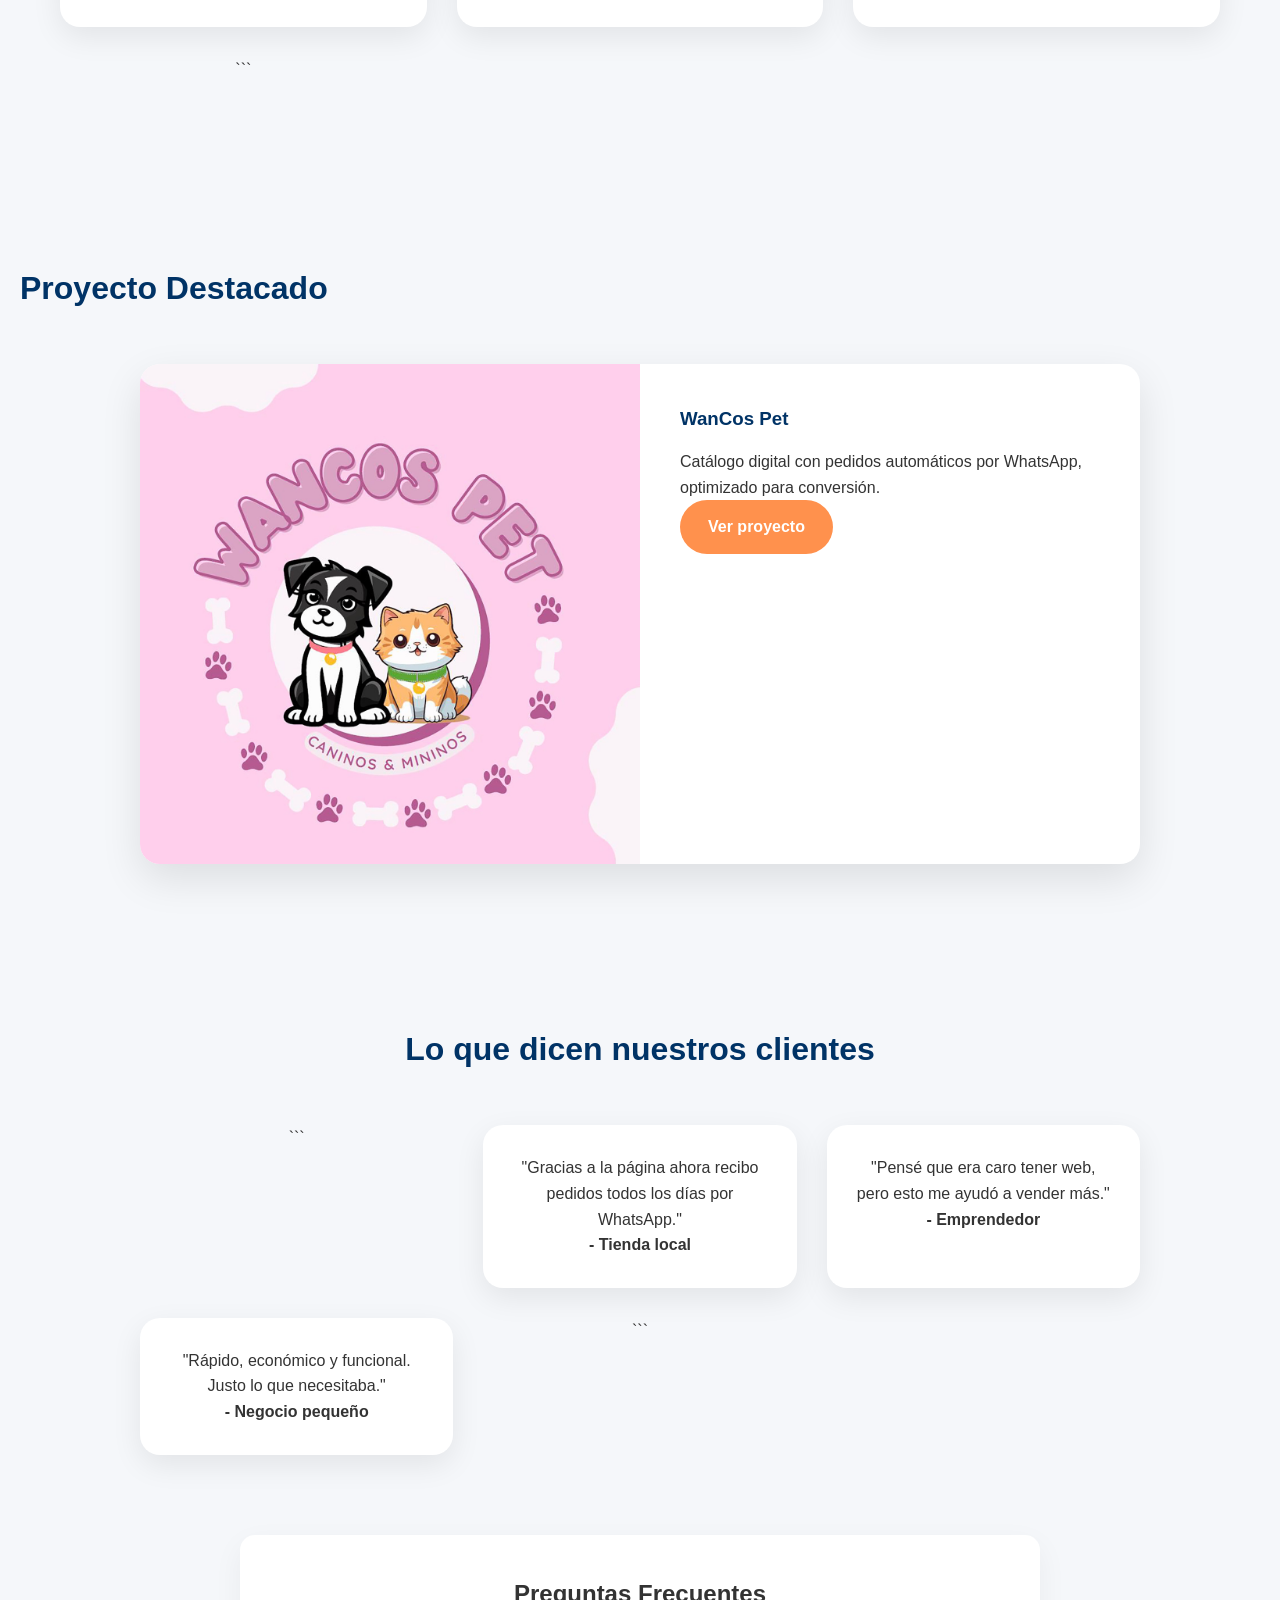
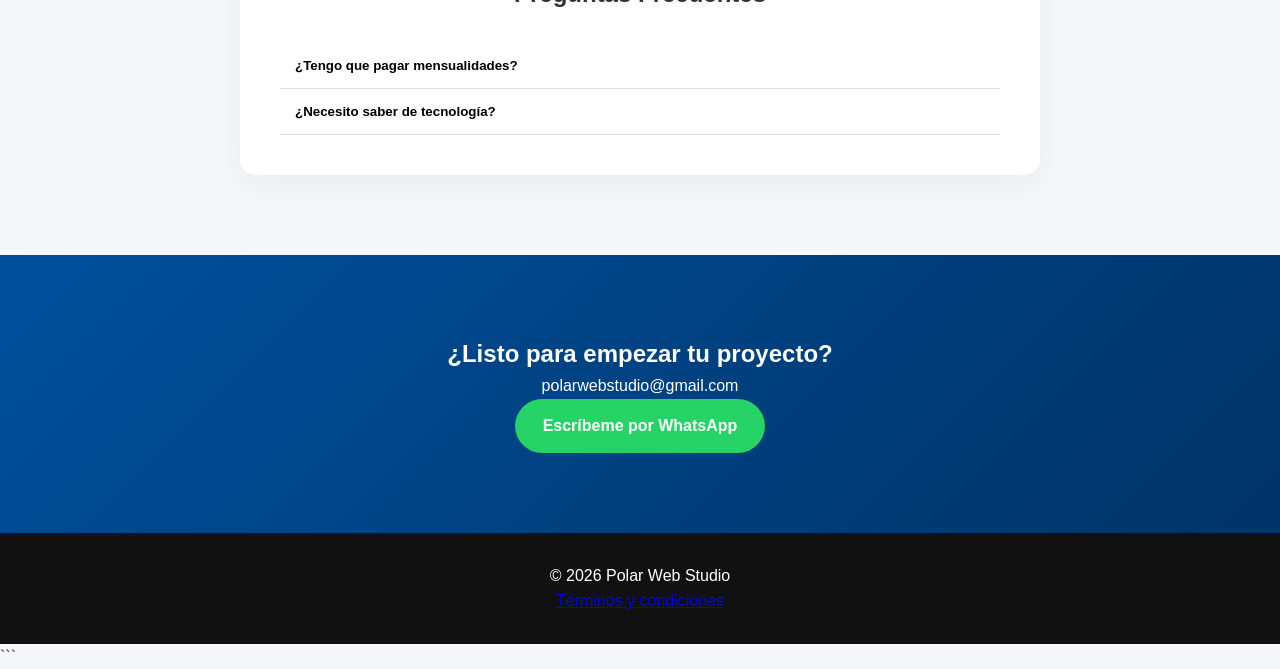
==== commit 4054c1d5: "feat: rediseño completo del sitio con mejoras en UI, planes express, urgencia y optimización para co" ====
--- a/index.html
+++ b/index.html
@@ -1,390 +1,357 @@
 <!doctype html>
+
 <html lang="es">
   <head>
     <meta charset="UTF-8" />
     <meta name="viewport" content="width=device-width, initial-scale=1.0" />
 
-    <title>Polar Web Studio | Web Desing</title>
+    ```
+    <title>Polar Web Studio | Diseño y Desarrollo Web</title>
     <meta
       name="description"
-      content="Estudio digital especializado en soluciones web creativas y personalizadas."
+      content="Creamos páginas web modernas, rápidas y enfocadas en ventas."
     />
 
-    <meta property="og:type" content="website" />
-    <meta
-      property="og:url"
-      content="https://polarwebstudio.github.io/polarWebStudio/"
-    />
-    <meta
-      property="og:title"
-      content="Polar Web Studio - Diseño y Desarrollo Web"
-    />
-    <meta
-      property="og:description"
-      content="Estudio digital especializado en soluciones web creativas y personalizadas."
-    />
-
-    <meta
-      property="og:image"
-      content="https://polarwebstudio.github.io/polarWebStudio/imagenes/Logo/PortadaPolarWebStudio.jpg"
-    />
-    <meta property="og:image:width" content="1200" />
-    <meta property="og:image:height" content="630" />
-    <meta property="og:image:type" content="image/jpeg" />
-
-    <meta name="twitter:card" content="summary_large_image" />
-    <meta name="twitter:title" content="Polar Web Studio" />
-    <meta
-      name="twitter:image"
-      content="https://polarwebstudio.github.io/polarWebStudio/imagenes/Logo/PortadaPolarWebStudio.jpg"
-    />
-
+    <!-- CSS -->
     <link rel="stylesheet" href="estilo.css" />
 
+    <!-- Font Awesome -->
     <link
       rel="stylesheet"
       href="https://cdnjs.cloudflare.com/ajax/libs/font-awesome/6.0.0/css/all.min.css"
-      integrity="sha512-9usAa10IRO0HhonpyAIVpjrylPvoDwiPUiKdWk5t3PyolY1cOd4DSE0Ga+ri4AuTroPR5aQvXU9xC6qOPnzFeg=="
-      crossorigin="anonymous"
-      referrerpolicy="no-referrer"
     />
+    ```
   </head>
+
   <body>
-    <header>
-      <img src="./imagenes/Logo/LogoNuevoPolarWeb.png" alt="Polar Web Studio" />
-
-      <div class="text-container">
-        <h1>Polar Web Studio</h1>
-        <p>Web Design & Development</p>
+    <!-- HERO -->
+    <header class="hero">
+      <div class="hero-content">
+        <h1>Crea tu página web y empieza a vender hoy</h1>
+
+        <p>Diseño profesional, rápido y enfocado en resultados reales</p>
+
+        <div class="hero-botones">
+          <a href="https://wa.me/573155135785" class="btn-comprar">
+            Hablar por WhatsApp
+          </a>
+
+          <a href="#planes" class="btn-secundario"> Ver planes </a>
+        </div>
       </div>
     </header>
-
+    <!-- CONFIANZA -->
+
+    <section class="confianza">
+      <h2>¿Por qué elegir Polar Web Studio?</h2>
+
+      <div class="grid-planes">
+        <div class="tarjeta-plan">
+          <h3>⚡ Entrega rápida</h3>
+          <p>Tu web lista en tiempo récord.</p>
+        </div>
+
+        ```
+        <div class="tarjeta-plan">
+          <h3>💰 Precios accesibles</h3>
+          <p>Soluciones reales para emprendedores.</p>
+        </div>
+
+        <div class="tarjeta-plan">
+          <h3>📈 Enfoque en ventas</h3>
+          <p>No solo diseño, resultados.</p>
+        </div>
+        ```
+      </div>
+    </section>
+
+    <!-- PLANES -->
     <section class="planes-contenedor">
-      <h2 class="titulo-seccion">Nuestros Planes de Diseño Web</h2>
+      <h2 class="titulo-seccion">Planes de Desarrollo Web</h2>
+
       <div class="grid-planes">
-        <article class="tarjeta-plan">
+        <article class="tarjeta-plan destacado">
+          <span class="etiqueta-popular">Más recomendado</span>
+
+          <h3>Tienda Virtual</h3>
+          <p class="precio">$850.000 <span>Pago único</span></p>
+
+          <ul>
+            <li>Catálogo completo</li>
+            <li>Pagos online</li>
+            <li>Inventario</li>
+            <li>Optimización</li>
+          </ul>
+
+          <a
+            href="https://wa.me/573155135785?text=Hola%20quiero%20la%20tienda%20virtual"
+            class="btn-comprar"
+            target="_blank"
+          >
+            Vender más
+          </a>
+        </article>
+
+        <article class="tarjeta-plan">
+          <h3>Plan Corporativo</h3>
+          <p class="precio">$1.500.000 <span>Pago único</span></p>
+
+          <ul>
+            <li>Hasta 10 secciones</li>
+            <li>SEO básico</li>
+            <li>Correo corporativo</li>
+            <li>Soporte premium</li>
+          </ul>
+
+          <a
+            href="https://wa.me/573155135785?text=Hola%20quiero%20el%20plan%20corporativo"
+            class="btn-comprar"
+            target="_blank"
+          >
+            Reservar mi cupo
+          </a>
+        </article>
+      </div>
+    </section>
+    <!-- PLANES EXPRESS -->
+
+    <section class="planes-contenedor">
+      <!-- BLOQUE DE URGENCIA -->
+
+      <section class="urgencia">
+        <h2>⚡ Cupos limitados esta semana</h2>
+
+        <p>
+          Solo estoy aceptando <strong>5 proyectos nuevos</strong> con estos
+          precios. Después de eso, los valores aumentan.
+        </p>
+
+        <div id="contador" class="contador">⏳ Oferta termina pronto</div>
+      </section>
+
+      <h2 class="titulo-seccion">Planes Exprés para Emprendedores</h2>
+      <p style="margin-bottom: 40px; color: #555">
+        Soluciones rápidas y económicas para empezar a vender hoy mismo
+      </p>
+
+      <div class="grid-planes">
+        ```
+        <!-- 100K -->
+        <article class="tarjeta-plan">
+          <h3>Inicio Básico</h3>
+          <p class="precio">$100.000 <span>Pago único</span></p>
+
+          <ul>
+            <li>1 sección tipo landing</li>
+            <li>Botón de WhatsApp directo</li>
+            <li>Diseño responsive básico</li>
+            <li>Entrega en 24 horas</li>
+            <li>1 cambio incluido</li>
+          </ul>
+
+          <a
+            href="https://wa.me/573155135785?text=Hola%20quiero%20el%20plan%20de%20100k"
+            class="btn-comprar"
+            target="_blank"
+          >
+            Empezar rápido
+          </a>
+        </article>
+
+        <!-- 200K (ya lo tienes pero lo dejamos integrado) -->
+        <article class="tarjeta-plan destacado">
+          <span class="etiqueta-popular">Más vendido</span>
           <h3>Plan Lanzamiento</h3>
-          <div class="precio">$200.000 <span>/Pago único</span></div>
-          <ul>
-            <li>✅ Catálogo Digital</li>
-            <li>✅ Carrito de Compras</li>
-            <li>✅ Pedido a WhatsApp</li>
-            <li>✅ Hosting Gratis (GitHub)</li>
-          </ul>
-          <a
-            href="https://wa.me/573155135785?text=Hola%20Eduardo!%20Vengo%20de%20tu%20web%20y%20quiero%20el%20Plan%20Lanzamiento%20de%20200k"
-            class="btn-comprar"
-            style="text-decoration: none; display: block; text-align: center"
-            target="_blank"
-            rel="noopener noreferrer"
-            >¡Empezar mi negocio!</a
-          >
-        </article>
-
-        <article class="tarjeta-plan destacado">
-          <div class="etiqueta-popular">Más Recomendado</div>
-          <h3>Tienda Virtual</h3>
-          <div class="precio">$850.000 <span>/Pago único</span></div>
-          <ul>
-            <li>✅ Catálogo de Productos</li>
-            <li>✅ Carrito de Compras</li>
-            <li>✅ Gestión de Inventario</li>
-            <li>✅ Integración con Pagos (Epayco/Wompi)</li>
-          </ul>
-          <a
-            href="https://wa.me/573155135785?text=Hola%20Eduardo!%20Me%20interesa%20la%20Tienda%20Virtual%20de%20850k"
-            class="btn-comprar"
-            style="text-decoration: none; display: block; text-align: center"
-            target="_blank"
-            rel="noopener noreferrer"
-            >¡Quiero vender más!</a
-          >
-        </article>
-
-        <article class="tarjeta-plan">
-          <h3>Plan Corporativo</h3>
-          <div class="precio">$1.500.000 <span>/Pago único</span></div>
-          <ul>
-            <li>✅ Hasta 10 secciones</li>
-            <li>✅ Correo corporativo</li>
-            <li>✅ Optimización SEO Google</li>
-            <li>✅ Soporte Premium 24/7</li>
-          </ul>
-          <a
-            href="https://wa.me/573155135785?text=Hola%20Eduardo!%20Me%20interesa%20el%20Plan%20Corporativo"
-            class="btn-comprar"
-            target="_blank"
-            rel="noopener noreferrer"
-            style="text-decoration: none; display: block; text-align: center"
-            >Hablar con un experto</a
-          >
-        </article>
-      </div>
-    </section>
-    <section class="planes-contenedor">
-      <h2 class="titulo-seccion">Planes de Mantenimiento y Tranquilidad</h2>
+          <p class="precio">$200.000 <span>Pago único</span></p>
+
+          <ul>
+            <li>Catálogo digital básico</li>
+            <li>Carrito con pedido a WhatsApp</li>
+            <li>Hasta 10 productos</li>
+            <li>Optimización móvil</li>
+            <li>2 cambios incluidos</li>
+          </ul>
+
+          <a
+            href="https://wa.me/573155135785?text=Hola%20quiero%20el%20plan%20de%20200k"
+            class="btn-comprar"
+            target="_blank"
+          >
+            Empezar negocio
+          </a>
+        </article>
+
+        <!-- 300K -->
+        <article class="tarjeta-plan">
+          <h3>Impulso Digital</h3>
+          <p class="precio">$300.000 <span>Pago único</span></p>
+
+          <ul>
+            <li>Hasta 3 secciones</li>
+            <li>Catálogo hasta 20 productos</li>
+            <li>Botones de contacto (WhatsApp + redes)</li>
+            <li>Optimización de velocidad básica</li>
+            <li>3 cambios incluidos</li>
+          </ul>
+
+          <a
+            href="https://wa.me/573155135785?text=Hola%20quiero%20el%20plan%20de%20300k"
+            class="btn-comprar"
+            target="_blank"
+          >
+            Mejorar presencia
+          </a>
+        </article>
+
+        <!-- 400K -->
+        <article class="tarjeta-plan">
+          <h3>Negocio en Línea</h3>
+          <p class="precio">$400.000 <span>Pago único</span></p>
+          <p style="color: #ff0000; font-weight: bold">
+            ⏳ Disponible esta semana
+          </p>
+
+          <ul>
+            <li>Hasta 5 secciones</li>
+            <li>Catálogo hasta 40 productos</li>
+            <li>Diseño más personalizado</li>
+            <li>Optimización SEO básica</li>
+            <li>Integración redes sociales</li>
+          </ul>
+
+          <a
+            href="https://wa.me/573155135785?text=Hola%20quiero%20el%20plan%20de%20400k"
+            class="btn-comprar"
+            target="_blank"
+          >
+            Escalar negocio
+          </a>
+        </article>
+
+        <!-- 500K -->
+        <article class="tarjeta-plan">
+          <h3>Presencia Profesional</h3>
+          <p class="precio">$500.000 <span>Pago único</span></p>
+          <p style="color: #ff914d; font-weight: bold">
+            🔥 Últimos cupos disponibles
+          </p>
+
+          <ul>
+            <li>Hasta 7 secciones</li>
+            <li>Catálogo hasta 60 productos</li>
+            <li>Optimización SEO inicial</li>
+            <li>Optimización de rendimiento</li>
+            <li>Asesoría básica de ventas online</li>
+          </ul>
+
+          <a
+            href="https://wa.me/573155135785?text=Hola%20quiero%20el%20plan%20de%20500k"
+            class="btn-comprar"
+            target="_blank"
+          >
+            Quiero este plan
+          </a>
+        </article>
+        ```
+      </div>
+    </section>
+
+    <!-- PORTFOLIO -->
+    <section class="portfolio">
+      <h2 class="titulo-seccion">Proyecto Destacado</h2>
+
+      <div class="portfolio-card">
+        <img
+          src="imagenes/Logo/logo_tienda_wancospet.jpeg"
+          alt="Proyecto WanCos Pet"
+        />
+
+        <div class="portfolio-info">
+          <h3>WanCos Pet</h3>
+          <p>
+            Catálogo digital con pedidos automáticos por WhatsApp, optimizado
+            para conversión.
+          </p>
+
+          <a
+            href="https://wancos-pet.github.io/WanCosPet/"
+            target="_blank"
+            class="btn-comprar"
+          >
+            Ver proyecto
+          </a>
+        </div>
+      </div>
+    </section>
+
+    <!-- TESTIMONIOS -->
+
+    <section class="testimonios">
+      <h2 class="titulo-seccion">Lo que dicen nuestros clientes</h2>
+
       <div class="grid-planes">
-        <article class="tarjeta-plan">
-          <h3>Soporte Vital</h3>
-          <div class="precio">$60.000 <span>/Mes</span></div>
-          <ul>
-            <li>✅ Copias de seguridad</li>
-            <li>✅ Actualizaciones de seguridad</li>
-            <li>✅ 1 cambio de contenido al mes</li>
-          </ul>
-          <a
-            href="https://wa.me/573155135785?text=Hola!%20Me%20interesa%20el%20mantenimiento%20Básico"
-            class="btn-comprar"
-            target="_blank"
-            rel="noopener noreferrer"
-            >Asegurar mi web</a
-          >
-        </article>
-
-        <article class="tarjeta-plan destacado">
-          <div class="etiqueta-popular">Plan Recomendado</div>
-          <h3>Crecimiento Activo</h3>
-          <div class="precio">$120.000 <span>/Mes</span></div>
-          <ul>
-            <li>✅ Todo lo del Plan Vital</li>
-            <li>✅ 3 cambios de contenido</li>
-            <li>✅ Reporte mensual de visitas</li>
-            <li>✅ Optimización de velocidad</li>
-          </ul>
-          <a
-            href="https://wa.me/573155135785?text=Hola!%20Quiero%20el%20plan%20de%20mantenimiento%20Crecimiento"
-            class="btn-comprar"
-            target="_blank"
-            rel="noopener noreferrer"
-            >Impulsar mi marca</a
-          >
-        </article>
-        <article class="tarjeta-plan">
-          <h3>Presencia Total</h3>
-          <div class="precio">$200.000 <span>/Mes</span></div>
-          <ul>
-            <li>✅ Todo lo del Plan Crecimiento</li>
-            <li>✅ Actualización de Blog o Noticias</li>
-            <li>✅ Optimización SEO mensual</li>
-            <li>✅ Soporte prioritario vía Meet/Zoom</li>
-          </ul>
-          <a
-            href="https://wa.me/573155135785?text=Hola!%20Me%20interesa%20el%20mantenimiento%20Premium"
-            class="btn-comprar"
-            target="_blank"
-            rel="noopener noreferrer"
-            >Delegar mi web</a
-          >
-        </article>
-        
-      </div>
-    </section>
-    <section
-      id="portfolio"
-      style="
-        padding: 20px 20px;
-        background-color: #ffffff;
-        text-align: center;
-        background-color: rgba(197, 197, 197, 0.5);
-        border-radius: 15px;
-        margin: 50px auto;
-        justify-content: center;
-      "
-    >
-      <h2 style="color: #00509d; font-size: 2rem; margin-bottom: 40px">
-        Proyectos Destacados
-      </h2>
-
-      <div
-        style="
-          max-width: 1000px;
-          margin: 0 auto;
-          background: #f9f9f9;
-          border-radius: 20px;
-          overflow: hidden;
-          box-shadow: 0 10px 30px rgba(0, 0, 0, 0.1);
-          display: flex;
-          flex-wrap: wrap;
-          align-items: center;
-        "
-      >
-        <div style="flex: 1; min-width: 300px">
-          <img
-            src="./imagenes/Logo/logo_tienda_wancospet.jpeg"
-            alt="WanCos Pet Preview"
-            style="
-              width: 100%;
-              height: auto;
-              display: block;
-              border-bottom: 5px solid #003366;
-            "
-          />
-        </div>
-
-        <div style="flex: 1; min-width: 300px; padding: 40px; text-align: left">
-          <h3 style="color: #003366; font-size: 1.8rem; margin-top: 0">
-            WanCos Pet
-          </h3>
-          <p style="color: #555; line-height: 1.6; font-size: 1.1rem">
-            Desarrollo integral de catálogo digital para E-Comerce.
-            Implementamos un sistema de navegación intuitivo que facilita la
-            compra directa mediante WhatsApp.
-          </p>
-          <ul
-            style="list-style: none; padding: 0; color: #777; font-size: 0.9rem"
-          >
-            <li>🔹 Diseño 100% Responsivo</li>
-            <li>🔹 Optimización de imágenes</li>
-            <li>🔹 Interfaz amigable para el usuario</li>
-            <li>🔹 Contacto WhatsApp con pagina web</li>
-            <li>🔹 Estructuración del catalogo</li>
-          </ul>
-          <a
-            href="https://wancos-pet.github.io/WanCosPet/"
-            target="_blank"
-            rel="noopener noreferrer"
-            style="
-              display: inline-block;
-              margin-top: 20px;
-              padding: 12px 25px;
-              background-color: #003366;
-              color: white;
-              text-decoration: none;
-              border-radius: 5px;
-              font-weight: bold;
-            "
-          >
-            Ver sitio en vivo
-          </a>
-        </div>
-      </div>
-    </section>
+        ```
+        <div class="tarjeta-plan">
+          <p>
+            "Gracias a la página ahora recibo pedidos todos los días por
+            WhatsApp."
+          </p>
+          <strong>- Tienda local</strong>
+        </div>
+
+        <div class="tarjeta-plan">
+          <p>
+            "Pensé que era caro tener web, pero esto me ayudó a vender más."
+          </p>
+          <strong>- Emprendedor</strong>
+        </div>
+
+        <div class="tarjeta-plan">
+          <p>"Rápido, económico y funcional. Justo lo que necesitaba."</p>
+          <strong>- Negocio pequeño</strong>
+        </div>
+        ```
+      </div>
+    </section>
+
+    <!-- FAQ -->
     <section class="faq">
       <h2>Preguntas Frecuentes</h2>
 
       <div class="faq-item">
         <button class="faq-question">¿Tengo que pagar mensualidades?</button>
         <div class="faq-answer">
-          <p>
-            No. Con el Plan Lanzamiento y el Catálogo Emprendedor, el
-            alojamiento en la nube (GitHub) es gratuito de por vida. Solo pagas
-            una vez por el desarrollo.
-          </p>
+          <p>No. Solo pagas una vez por el desarrollo.</p>
         </div>
       </div>
 
       <div class="faq-item">
-        <button class="faq-question">
-          ¿Necesito saber de computadores para vender?
-        </button>
+        <button class="faq-question">¿Necesito saber de tecnología?</button>
         <div class="faq-answer">
-          <p>
-            Para nada. La página es intuitiva. Cuando un cliente compra, te
-            llega un mensaje organizado a tu WhatsApp con el pedido listo. ¡Tú
-            solo despachas!
-          </p>
-        </div>
-      </div>
-
-      <div class="faq-item">
-        <button class="faq-question">
-          ¿Qué pasa si quiero cambiar un precio después?
-        </button>
-        <div class="faq-answer">
-          <p>
-            Ofrecemos un servicio de mantenimiento económico o te enseñamos lo
-            básico para que tú mismo hagas ajustes pequeños en el catálogo.
-          </p>
-        </div>
-      </div>
-
-      <div class="faq-item">
-        <button class="faq-question">¿Mi página sale en Google?</button>
-        <div class="faq-answer">
-          <p>
-            Sí, aplicamos SEO básico para que tu negocio sea visible en los
-            motores de búsqueda de nivel nacional e internacional.
-          </p>
-        </div>
-      </div>
-    </section>
-    <section class="tecnologias">
-      <p>Tecnologías de alto rendimiento para tu negocio:</p>
-      <div class="iconos-tecnologias">
-        <i class="fab fa-html5" title="HTML5"></i>
-        <i class="fab fa-css3-alt" title="CSS3"></i>
-        <i class="fab fa-js" title="JavaScript"></i>
-        <i class="fab fa-github" title="GitHub"></i>
-        <i class="fab fa-whatsapp" title="WhatsApp Business"></i>
-      </div>
-    </section>
-    <script>
-      document.querySelectorAll(".faq-question").forEach((button) => {
-        button.addEventListener("click", () => {
-          const faqItem = button.parentElement;
-          faqItem.classList.toggle("active");
-          // Esto hace que la respuesta se oculte o se muestre
-          const answer = faqItem.querySelector(".faq-answer");
-          answer.style.display =
-            answer.style.display === "block" ? "none" : "block";
-        });
-      });
-    </script>
-    <section class="contacto-seccion">
+          <p>No. Todo está listo para usar.</p>
+        </div>
+      </div>
+    </section>
+
+    <!-- CONTACTO -->
+    <section id="contacto" class="contacto-seccion">
       <h2>¿Listo para empezar tu proyecto?</h2>
-      <div class="contacto-grid">
-        <div class="contacto-info">
-          <p>
-            <i class="fas fa-envelope"></i>
-            <strong>Email:</strong> polarwebstudio@gmail.com
-          </p>
-          <p>
-            <i class="fas fa-map-marker-alt"></i>
-            <strong>Ubicación:</strong> Bucaramanga, Santander
-          </p>
-          <a
-            href="https://wa.me/573155135785"
-            class="btn-whatsapp"
-            target="_blank"
-            rel="noopener noreferrer"
-            >Escríbeme por WhatsApp</a
-          >
-        </div>
-
-        <div class="redes-sociales">
-          <p>Síguenos en nuestras redes:</p>
-          <div class="iconos-redes">
-            <a
-              href="https://www.facebook.com/profile.php?id=61573354557645"
-              target="_blank"
-              rel="noopener noreferrer"
-              title="Facebook"
-              ><i class="fab fa-facebook"></i
-            ></a>
-            <a
-              href="https://www.instagram.com/polarwebstudio/"
-              target="_blank"
-              rel="noopener noreferrer"
-              title="Instagram"
-              ><i class="fab fa-instagram"></i
-            ></a>
-            <a
-              href="https://linkedin.com/in/TuPerfil"
-              target="_blank"
-              rel="noopener noreferrer"
-              title="LinkedIn"
-              ><i class="fab fa-linkedin"></i
-            ></a>
-            <a
-              href="https://github.com/polarwebstudio"
-              target="_blank"
-              rel="noopener noreferrer"
-              title="GitHub"
-              ><i class="fab fa-github"></i
-            ></a>
-          </div>
-        </div>
-      </div>
-    </section>
+
+      <p>polarwebstudio@gmail.com</p>
+
+      <a href="https://wa.me/573155135785" class="btn-whatsapp" target="_blank">
+        Escríbeme por WhatsApp
+      </a>
+    </section>
+
+    <!-- FOOTER -->
+    <footer>
+      <p>© 2026 Polar Web Studio</p>
+      <a href="terminos.html">Términos y condiciones</a>
+    </footer>
+
+    <!-- JS -->
+    <script src="main.js"></script>
+    ```
   </body>
 </html>
--- a/estilo.css
+++ b/estilo.css
@@ -1,375 +1,351 @@
-/* ==========================================================================
-   1. CONFIGURACIÓN GLOBAL Y CUERPO (BODY)
-   ========================================================================== */
+/* ===============================
+RESET Y BASE
+================================= */
+
+* {
+  margin: 0;
+  padding: 0;
+  box-sizing: border-box;
+}
+
 body {
   font-family: "Segoe UI", Arial, sans-serif;
-  background-color: #f4f4f4;
-  text-align: center;
-  margin: 0;
-  padding: 0;
-  min-height: 100vh;
-  overflow-x: hidden;
-}
-
-/* Marca de Agua Polar al fondo */
-body::before {
-  content: "";
-  position: fixed;
-  top: 0;
-  left: 0;
-  width: 100vw;
-  height: 100vh;
-  background-image: url("./imagenes/Logo/LogoNuevoPolarWeb.png");
-  background-size: contain;
-  background-position: center;
-  background-repeat: no-repeat;
-  filter: none;
-  z-index: -2;
-  pointer-events: none;
-  opacity: 0.2;
-}
-
-ul {
-  list-style: none;
-  padding: 0;
-}
-
-/* ==========================================================================
-   2. CABECERA (HEADER)
-   ========================================================================== */
-header {
-  background-color: transparent;
-  padding: 40px 20px; /* Aumenté un poco para separar del borde superior */
-  max-width: 1200px;
-  margin: 0 auto 50px auto; /* El último valor separa el header de los planes */
+  background-color: #f5f7fa;
+  color: #333;
+  line-height: 1.6;
+}
+
+/* ===============================
+HERO (INDEX + TERMINOS)
+================================= */
+.hero {
+  background: linear-gradient(135deg, #003366, #00509d);
+  color: white;
+  text-align: center;
+  padding: 100px 20px;
+}
+
+.hero-secundario {
+  padding: 80px 20px;
+}
+
+.hero h1 {
+  font-size: 2.8rem;
+  margin-bottom: 15px;
+}
+
+.hero p {
+  font-size: 1.2rem;
+  opacity: 0.9;
+}
+
+.hero-content {
+  max-width: 700px;
+  margin: auto;
+}
+
+.hero-botones {
+  margin-top: 25px;
   display: flex;
-  align-items: center;
   justify-content: center;
-  gap: 30px;
-}
-
-header img {
-  width: 200px;
-  height: auto;
-  filter: drop-shadow(0 4px 6px rgba(0, 0, 0, 0.1));
-}
-
-header .text-container h1 {
-  color: #660041;
-  font-size: 3rem;
-  margin: 0 0 10px 0;
-  line-height: 1.2;
-}
-
-header .text-container p {
-  color: #100f0f;
-  font-size: 1.2rem;
-  margin: 0;
-}
-
-/* ==========================================================================
-   3. SECCIÓN DE PLANES
-   ========================================================================== */
+  gap: 15px;
+}
+
+.btn-secundario {
+  background: transparent;
+  border: 2px solid white;
+  color: white;
+  padding: 14px 28px;
+  border-radius: 50px;
+  text-decoration: none;
+}
+
+/* ===============================
+BOTONES
+================================= */
+.btn-comprar,
+.btn-whatsapp {
+  display: inline-block;
+  padding: 14px 28px;
+  border-radius: 50px;
+  text-decoration: none;
+  font-weight: bold;
+  transition: 0.3s ease;
+}
+
+.btn-comprar {
+  background: #ff914d;
+  color: white;
+}
+
+.btn-comprar:hover {
+  background: #ff7a26;
+  transform: translateY(-3px);
+}
+
+.btn-whatsapp {
+  background: #25d366;
+  color: white;
+}
+
+.btn-whatsapp:hover {
+  transform: scale(1.05);
+}
+
+/* ===============================
+PLANES
+================================= */
 .planes-contenedor {
   max-width: 1200px;
-  margin: 50px auto;
-  padding: 40px 20px;
-  background-color: rgba(197, 197, 197, 0.5);
-  border-radius: 15px;
-  text-align: center;
-}
-
-/* 🔥 ESTO SOLUCIONA TU PROBLEMA: Separa el título de las tarjetas */
+  margin: 80px auto;
+  padding: 20px;
+  text-align: center;
+}
+
 .titulo-seccion {
+  font-size: 2rem;
+  color: #003366;
   margin-bottom: 50px;
-  color: #003366;
-  font-size: 2.2rem;
 }
 
 .grid-planes {
   display: grid;
   grid-template-columns: repeat(auto-fit, minmax(280px, 1fr));
-  justify-content: center;
   gap: 30px;
-  margin: 0 auto;
-}
-
-/* Tarjetas individuales */
+}
+
 .tarjeta-plan {
   background: white;
-  padding: 40px 30px;
   border-radius: 20px;
-  box-shadow: 0 10px 20px rgba(0, 0, 0, 0.1);
+  padding: 30px;
+  box-shadow: 0 10px 30px rgba(0, 0, 0, 0.08);
   transition: 0.3s;
-  position: relative;
-  border: 1px solid #ddd;
 }
 
 .tarjeta-plan:hover {
   transform: translateY(-10px);
 }
 
-/* Plan Destacado (Tienda Virtual) */
-.tarjeta-plan.destacado {
-  border: 4px solid #ff914d;
-  transform: scale(
-    1.05
-  ); /* Un poco menos agresivo que 1.08 para no romper el grid */
-  z-index: 1;
-}
-
-.etiqueta-popular {
-  position: absolute;
-  top: -15px;
-  left: 50%;
-  transform: translateX(-50%);
-  background: #ff914d;
-  color: white;
-  padding: 5px 15px;
-  border-radius: 20px;
-  font-size: 0.8rem;
-  font-weight: bold;
-}
-
-/* Precios y listas */
+.tarjeta-plan h3 {
+  font-size: 1.5rem;
+  margin-bottom: 10px;
+}
+
 .precio {
-  font-size: 2.5rem;
-  font-weight: 800;
+  font-size: 2rem;
   margin: 20px 0;
-  color: #333;
+  color: #003366;
 }
 
 .precio span {
   display: block;
   font-size: 0.9rem;
+  color: #777;
+}
+
+.tarjeta-plan ul {
+  list-style: none;
+  margin-bottom: 20px;
+  text-align: left;
+}
+
+.tarjeta-plan ul li {
+  margin-bottom: 10px;
+}
+
+/* DESTACADO */
+.tarjeta-plan.destacado {
+  border: 3px solid #ff914d;
+  transform: scale(1.05);
+}
+
+.etiqueta-popular {
+  background: #ff914d;
+  color: white;
+  padding: 5px 12px;
+  border-radius: 20px;
+  font-size: 0.8rem;
+  display: inline-block;
+  margin-bottom: 10px;
+}
+
+/* ===============================
+PORTFOLIO
+================================= */
+.portfolio {
+  padding: 80px 20px;
+}
+
+.portfolio-card {
+  max-width: 1000px;
+  margin: auto;
+  display: flex;
+  flex-wrap: wrap;
+  background: white;
+  border-radius: 20px;
+  overflow: hidden;
+  box-shadow: 0 15px 40px rgba(0, 0, 0, 0.1);
+}
+
+.portfolio-card img {
+  width: 100%;
+  max-width: 500px;
+  object-fit: cover;
+}
+
+.portfolio-info {
+  flex: 1;
+  padding: 40px;
+  text-align: left;
+}
+
+.portfolio-info h3 {
   color: #003366;
-  margin-top: 5px;
-  font-weight: normal;
-}
-
-.tarjeta-plan ul li {
+  margin-bottom: 15px;
+}
+
+/* ===============================
+FAQ
+================================= */
+.faq {
+  max-width: 800px;
+  margin: 80px auto;
+  padding: 40px;
+  background: white;
+  border-radius: 15px;
+  box-shadow: 0 10px 30px rgba(0, 0, 0, 0.05);
+}
+
+.faq h2 {
+  text-align: center;
+  margin-bottom: 30px;
+}
+
+.faq-item {
+  border-bottom: 1px solid #ddd;
+}
+
+.faq-question {
+  width: 100%;
   text-align: left;
-  margin-bottom: 15px;
-  font-size: 0.95rem;
-}
-
-/* Botones de compra */
-.btn-comprar {
-  background: #003366;
-  color: white;
-  width: 100%;
-  padding: 15px 0;
+  padding: 15px;
+  background: none;
   border: none;
-  border-radius: 10px;
   font-weight: bold;
   cursor: pointer;
-  transition: all 0.3s ease;
+}
+
+.faq-answer {
+  display: none;
+  padding: 0 15px 15px;
+}
+
+.faq-item.active .faq-answer {
   display: block;
-  text-align: center;
-  text-decoration: none;
-  box-sizing: border-box;
-}
-
-.destacado .btn-comprar {
-  background: #ff914d;
-}
-
-.btn-comprar:hover {
-  background: #00509d;
-  transform: scale(1.02);
-  box-shadow: 0 5px 15px rgba(0, 0, 0, 0.2);
-}
-
-/* ==========================================================================
-   4. PREGUNTAS FRECUENTES (FAQ)
-   ========================================================================== */
-.faq {
-  max-width: 800px;
-  margin: 80px auto;
+}
+
+/* ===============================
+CONTACTO
+================================= */
+.contacto-seccion {
+  background: linear-gradient(135deg, #00509d, #003366);
+  color: white;
+  text-align: center;
+  padding: 80px 20px;
+}
+
+/* ===============================
+TERMINOS Y CONDICIONES
+================================= */
+.contenedor-legal {
+  max-width: 900px;
+  margin: 80px auto;
+  padding: 20px;
   text-align: left;
-  padding: 40px;
-  background-color: rgba(197, 197, 197, 0.5);
+}
+
+.bloque-legal {
+  margin-bottom: 40px;
+}
+
+.bloque-legal h2 {
+  color: #003366;
+  margin-bottom: 15px;
+}
+
+.bloque-legal ul {
+  padding-left: 20px;
+}
+
+.volver-inicio {
+  text-align: center;
+  margin-top: 40px;
+}
+
+/* ===============================
+FOOTER
+================================= */
+footer {
+  background: #111;
+  color: white;
+  text-align: center;
+  padding: 30px;
+}
+
+/* ===============================
+RESPONSIVE
+================================= */
+@media (max-width: 768px) {
+  .hero h1 {
+    font-size: 2rem;
+  }
+
+  .portfolio-card {
+    flex-direction: column;
+  }
+}
+
+/* ===============================
+URGENCIA
+================================= */
+.urgencia {
+  background: #0e1ac9;
+  color: white;
+  text-align: center;
+  padding: 40px 20px;
+  margin: 60px auto;
   border-radius: 15px;
-}
-
-.faq h2 {
-  text-align: center;
-  color: #00509d;
-  margin-bottom: 30px;
-}
-
-.faq-item {
+  max-width: 900px;
+}
+
+.urgencia h2 {
+  font-size: 1.8rem;
   margin-bottom: 10px;
-  border-bottom: 1px solid #ddd;
-}
-
-.faq-question {
-  width: 100%;
-  background: none;
-  border: none;
-  text-align: left;
-  padding: 15px;
+}
+/* ===============================
+CONTADOR
+================================= */
+
+.contador {
+  margin-top: 15px;
+  font-weight: bold;
   font-size: 1.1rem;
-  font-weight: bold;
-  cursor: pointer;
-  color: #000;
-  display: flex;
-  justify-content: space-between;
-}
-
-.faq-question:hover {
-  color: #003366;
-}
-
-.faq-answer {
-  padding: 0 15px 15px;
-  color: #131111;
-  line-height: 1.6;
-}
-
-/* ==========================================================================
-   5. TECNOLOGÍAS
-   ========================================================================== */
-.tecnologias {
-  padding: 50px 0;
-  background: #e9e9e9;
-  border-top: 1px solid #eee;
-}
-
-.tecnologias p {
-  color: #010305;
-  font-size: 0.9rem;
-  margin-bottom: 20px;
-  text-transform: uppercase;
-  letter-spacing: 1px;
-}
-
-.iconos-tecnologias {
-  display: flex;
-  justify-content: center;
-  gap: 40px;
-  font-size: 2.5rem;
-  color: #003366;
-  opacity: 0.7;
-}
-
-.iconos-tecnologias i:hover {
-  opacity: 1;
-  transform: scale(1.2);
-  transition: 0.3s;
-}
-
-/* ==========================================================================
-   6. Footer
-   ========================================================================== */
-.contacto-seccion {
-  padding: 60px 20px;
-  background-color: rgba(197, 197, 197, 0.3); /* Transparente como el FAQ */
-  margin: 50px auto;
-  border-radius: 15px;
+}
+
+/* ===============================
+TESTIMONIOS
+================================= */
+.testimonios {
   max-width: 1000px;
-}
-
-.iconos-redes a {
-  font-size: 2.5rem;
-  color: #003366; /* Tu azul característico */
-  margin: 0 15px;
-  transition:
-    transform 0.3s,
-    color 0.3s;
-  text-decoration: none;
-  display: inline-block;
-}
-
-.iconos-redes a:hover {
-  color: #ff914d; /* Naranja como el plan destacado */
-  transform: translateY(-5px);
-}
-
-.btn-whatsapp {
-  background-color: #25d366;
-  color: white;
-  padding: 12px 25px;
-  border-radius: 50px;
-  text-decoration: none;
-  display: inline-block;
-  margin-top: 20px;
-  font-weight: bold;
-}
-
-/* ==========================================================================
-   7. ADAPTABILIDAD MEDIA QUERIES
-   ========================================================================== */
-
-/* --- A. MÓVILES (Pantallas pequeñas hasta 600px) --- */
-@media (max-width: 600px) {
-  header {
-    flex-direction: column;
-    text-align: center;
-    gap: 15px;
-  }
-
-  header img {
-    width: 120px;
-  }
-
-  header .text-container h1 {
-    font-size: 1.8rem;
-  }
-
-  .grid-planes,
-  .grid-productos,
-  .grid-mascotas {
-    grid-template-columns: 1fr; /* Una sola columna en móvil */
-    padding: 10px;
-  }
-
-  .faq {
-    padding: 20px;
-  }
-}
-
-/* --- B. TABLETS Y FOLD ABIERTO (601px hasta 1024px) --- */
-@media (min-width: 601px) and (max-width: 1024px) {
-  .grid-planes,
-  .grid-productos,
-  .grid-mascotas {
-    grid-template-columns: repeat(2, 1fr); /* Dos columnas */
-    gap: 20px;
-    padding: 20px;
-  }
-
-  header .text-container h1,
-  h1 {
-    font-size: 2.5rem;
-  }
-
-  .hero-seccion {
-    flex-direction: row;
-    text-align: left;
-    padding: 40px;
-  }
-
-  .tarjeta-producto img {
-    height: 250px;
-    object-fit: cover;
-  }
-}
-
-/* --- C. PORTÁTILES Y PANTALLAS ESTÁNDAR (1025px hasta 1200px) --- */
-@media (min-width: 1025px) and (max-width: 1200px) {
-  .grid-planes {
-    grid-template-columns: repeat(3, 1fr); /* Ya caben tres columnas */
-  }
-}
-
-/* --- D. PANTALLAS GRANDES Y ALTA RESOLUCIÓN (Más de 1201px) --- */
-@media (min-width: 1201px) {
-  .planes-contenedor {
-    max-width: 1300px;
-  }
-
-  .grid-planes {
-    grid-template-columns: repeat(3, 1fr);
-  }
-}
+  margin: 80px auto;
+  text-align: center;
+}
+
+/* ===============================
+Confianza
+================================= */
+.confianza {
+  max-width: 1000px;
+  margin: 80px auto;
+  text-align: center;
+}
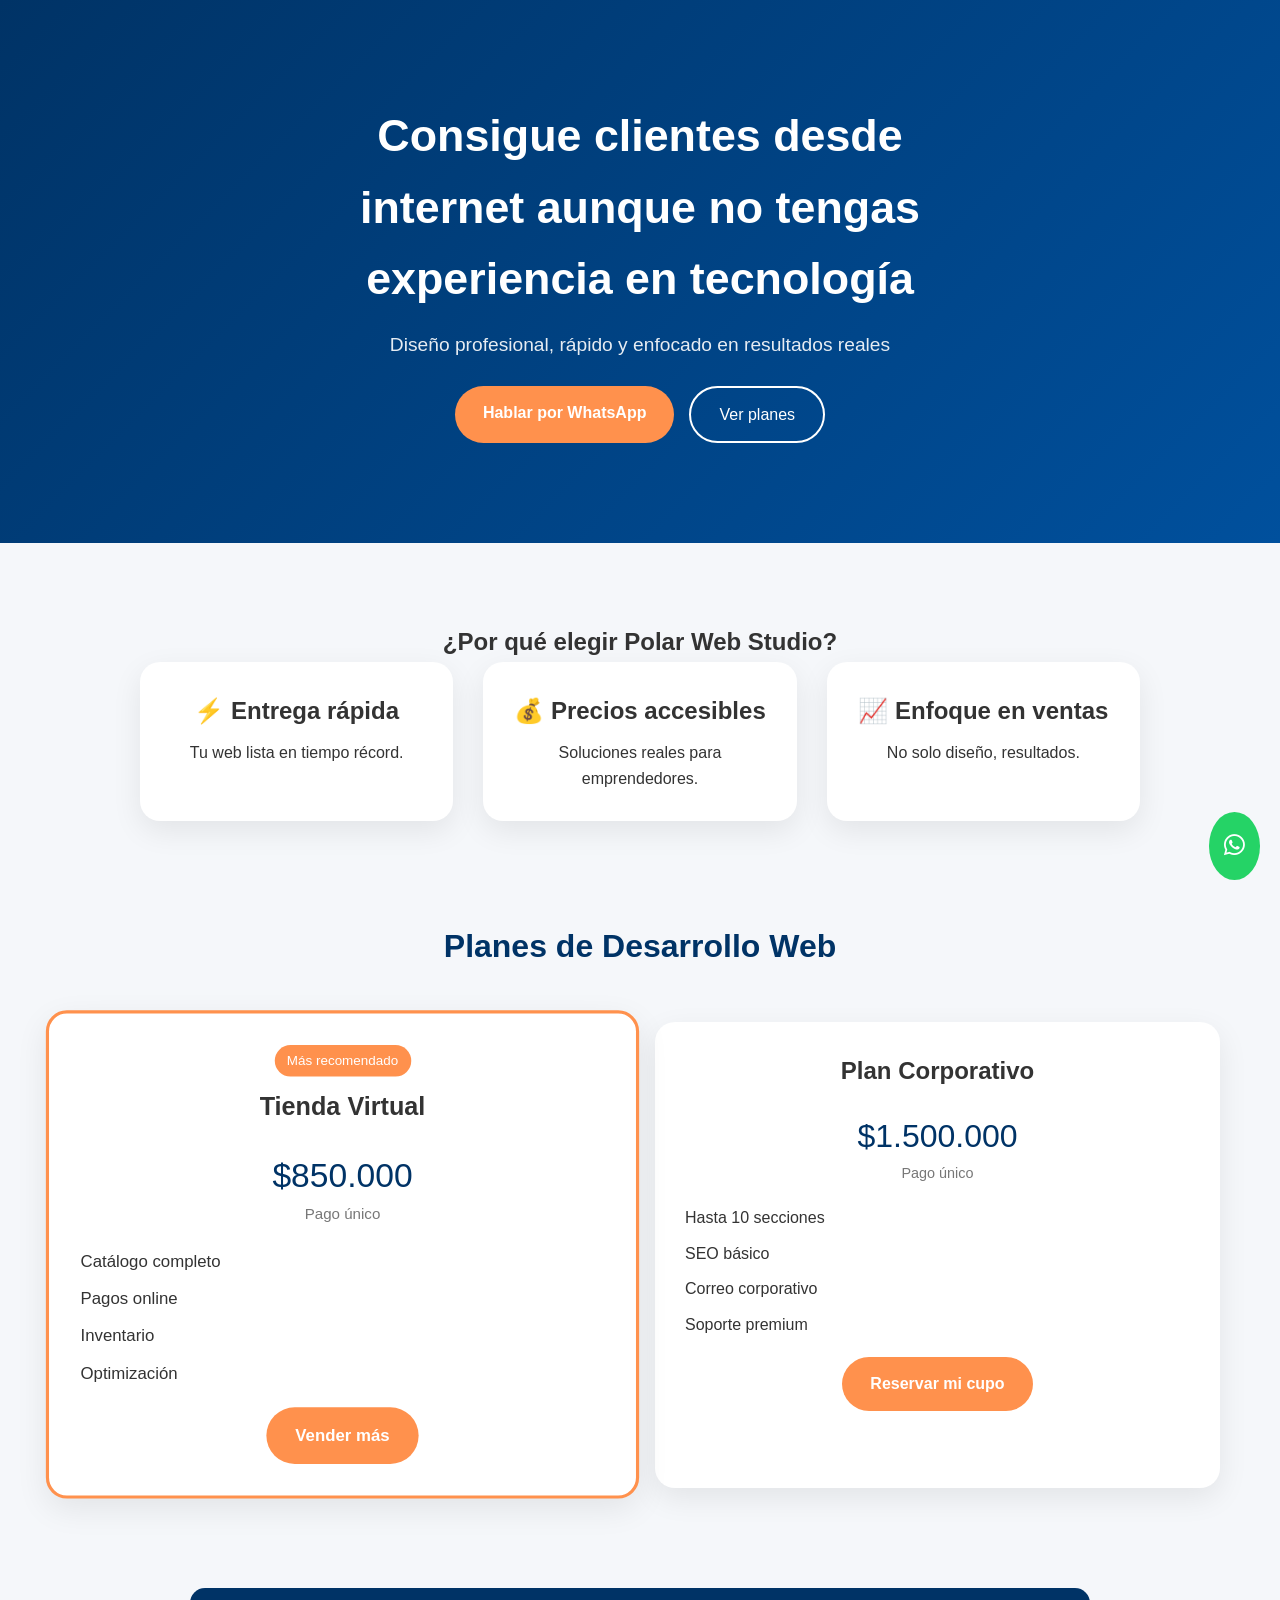
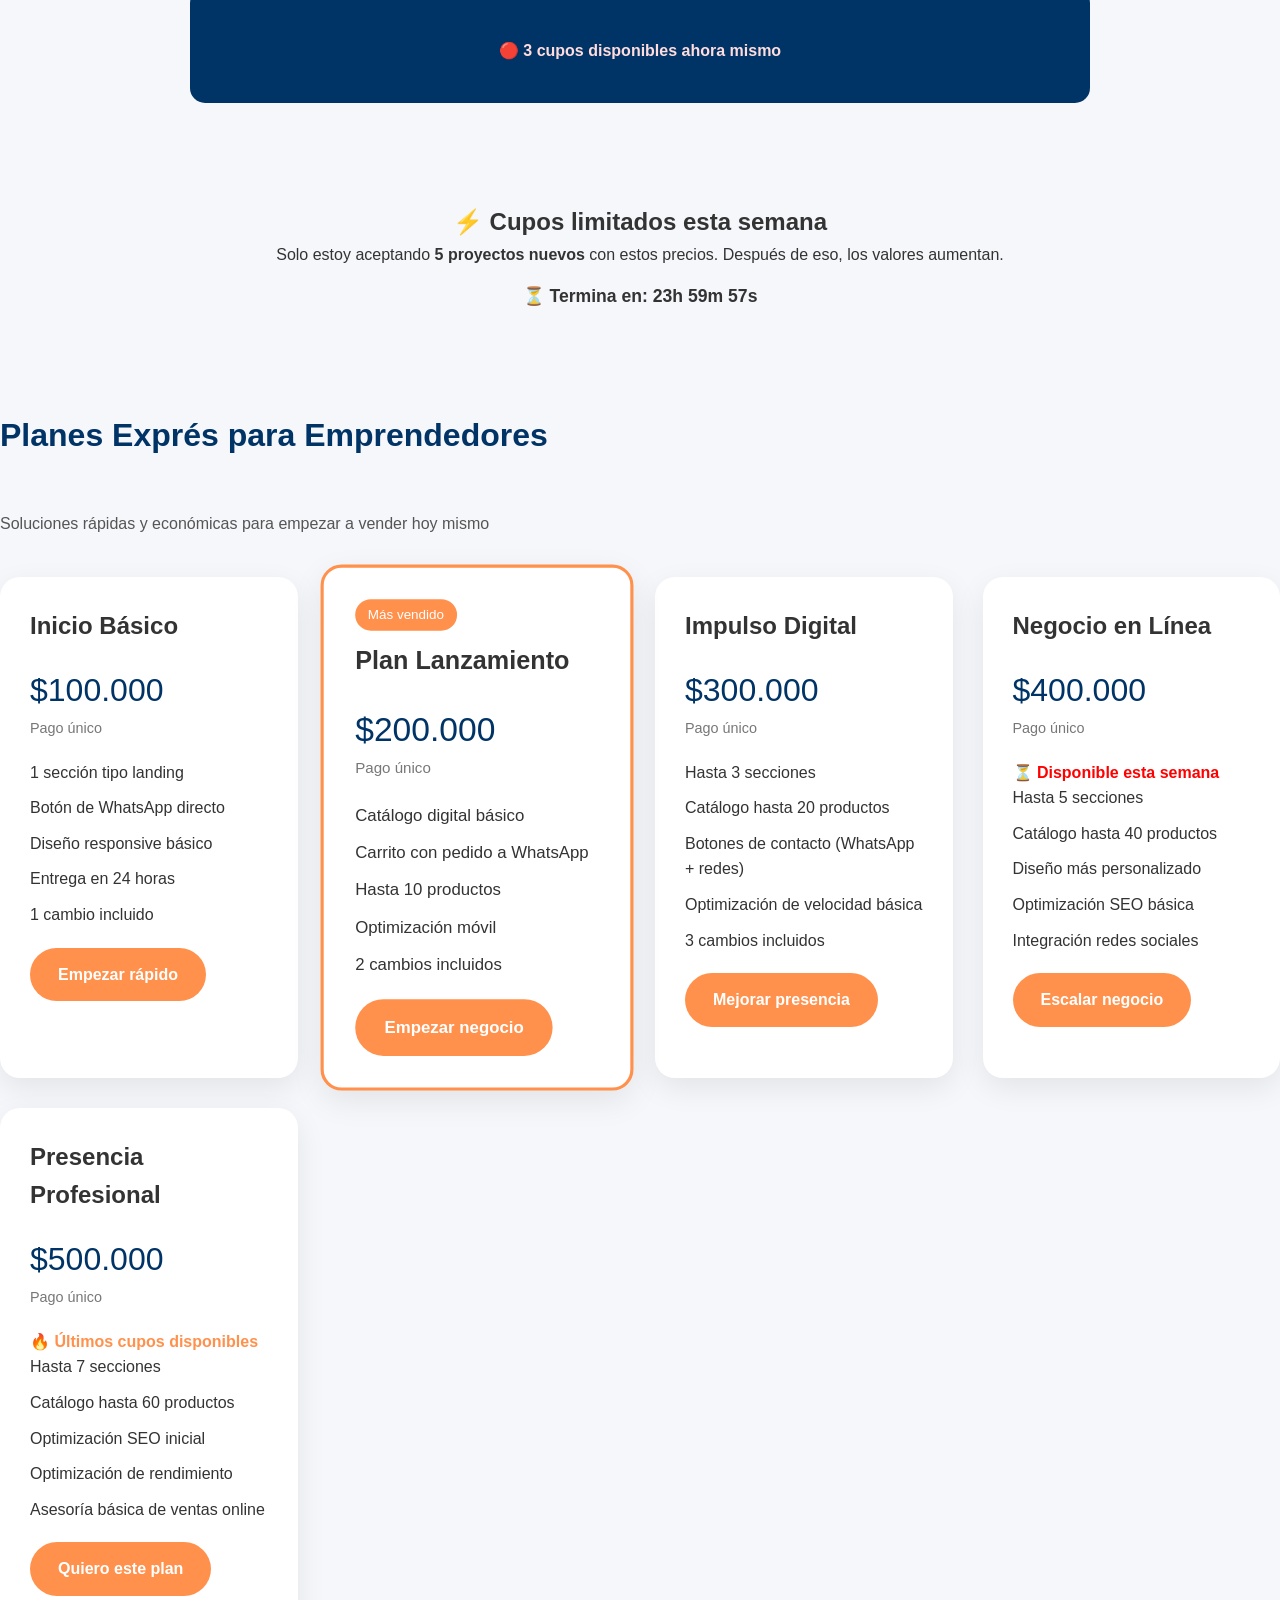
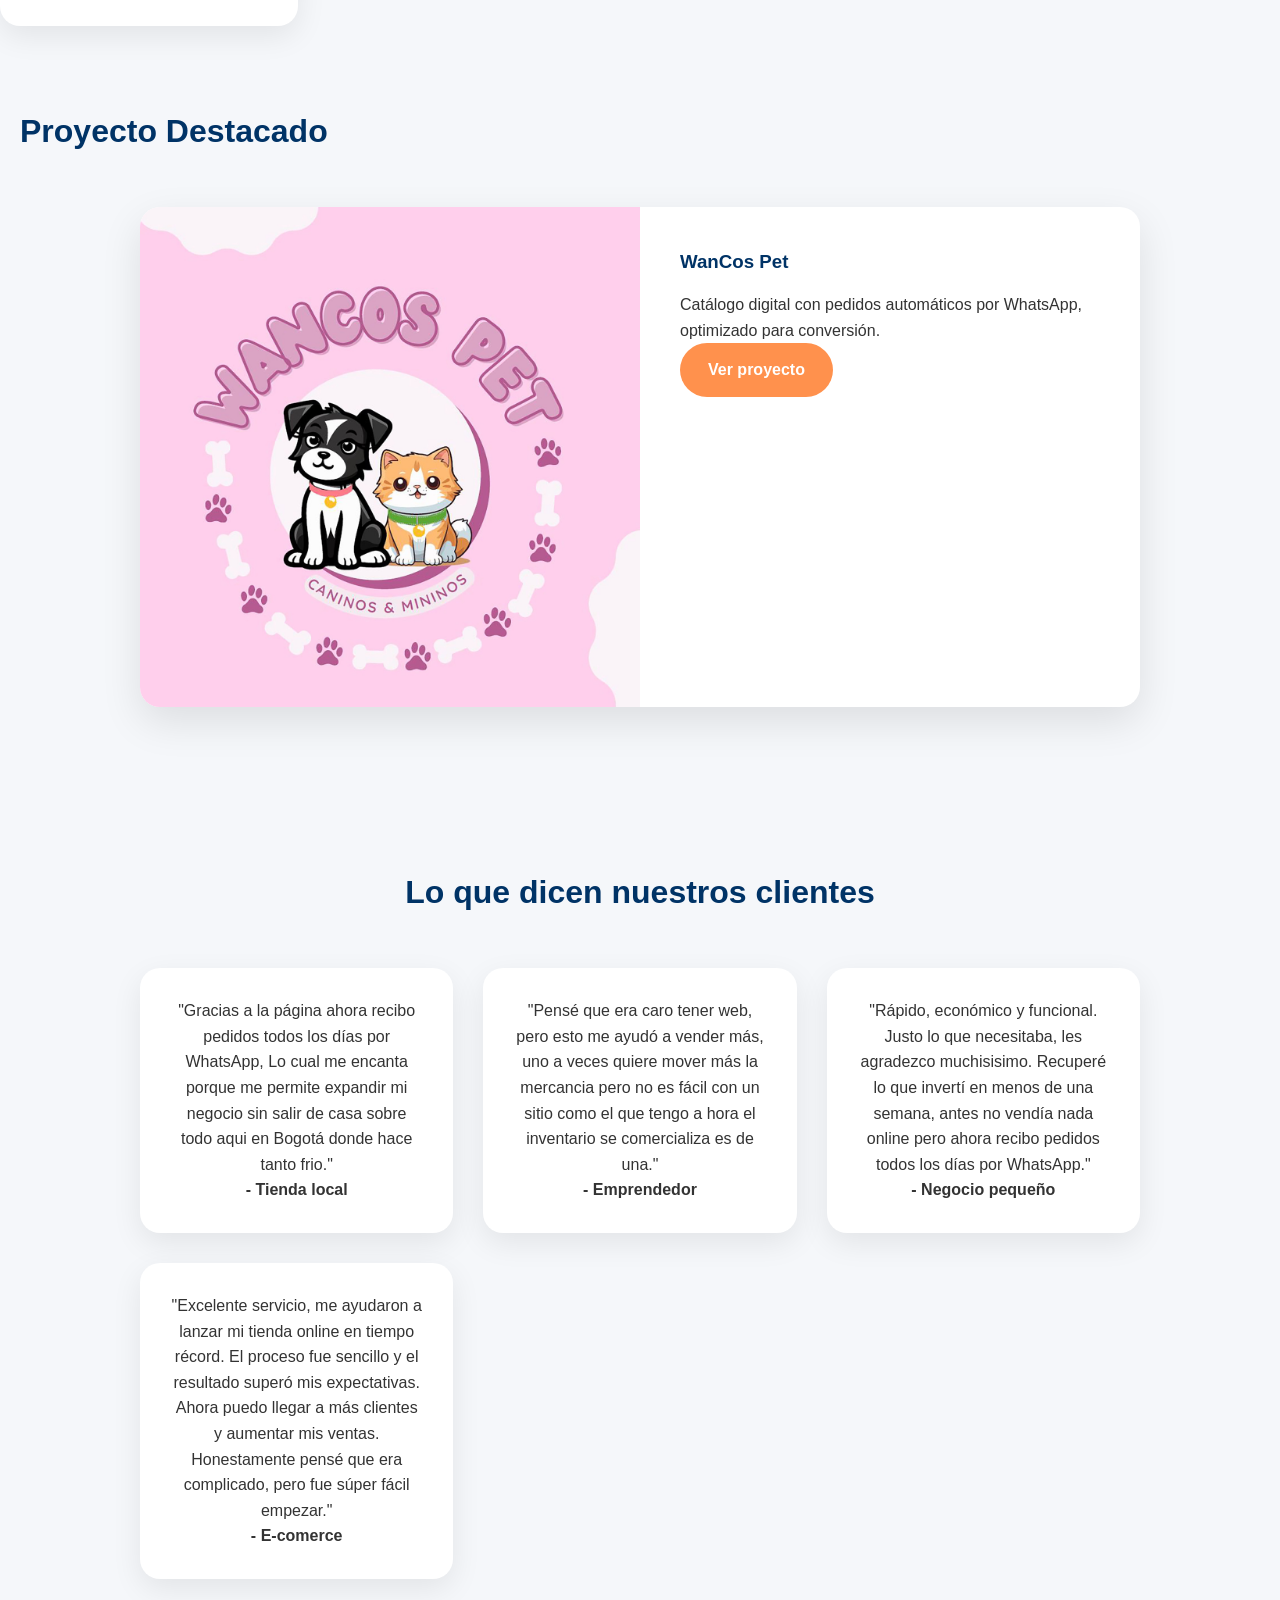
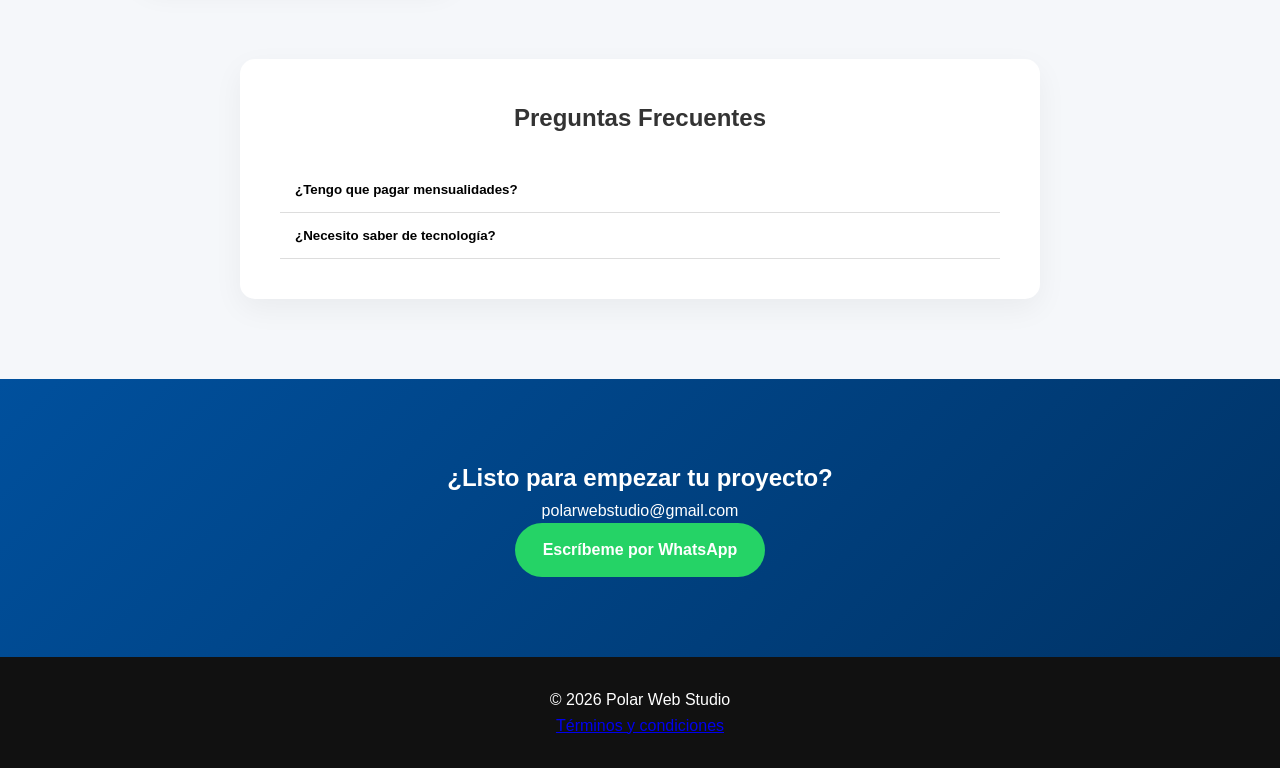
==== commit a58c2d0b: "feat: rediseño completo + optimización de conversión + estructura profesional" ====
--- a/index.html
+++ b/index.html
@@ -5,7 +5,6 @@
     <meta charset="UTF-8" />
     <meta name="viewport" content="width=device-width, initial-scale=1.0" />
 
-    ```
     <title>Polar Web Studio | Diseño y Desarrollo Web</title>
     <meta
       name="description"
@@ -20,19 +19,24 @@
       rel="stylesheet"
       href="https://cdnjs.cloudflare.com/ajax/libs/font-awesome/6.0.0/css/all.min.css"
     />
-    ```
   </head>
 
   <body>
     <!-- HERO -->
     <header class="hero">
       <div class="hero-content">
-        <h1>Crea tu página web y empieza a vender hoy</h1>
+        <h1>
+          Consigue clientes desde internet aunque no tengas experiencia en
+          tecnología
+        </h1>
 
         <p>Diseño profesional, rápido y enfocado en resultados reales</p>
 
         <div class="hero-botones">
-          <a href="https://wa.me/573155135785" class="btn-comprar">
+          <a
+            href="https://wa.me/573155135785?text=Hola,%20quiero%20empezar%20mi%20página%20web%20lo%20antes%20posible"
+            class="btn-comprar"
+          >
             Hablar por WhatsApp
           </a>
 
@@ -51,7 +55,6 @@
           <p>Tu web lista en tiempo récord.</p>
         </div>
 
-        ```
         <div class="tarjeta-plan">
           <h3>💰 Precios accesibles</h3>
           <p>Soluciones reales para emprendedores.</p>
@@ -61,7 +64,6 @@
           <h3>📈 Enfoque en ventas</h3>
           <p>No solo diseño, resultados.</p>
         </div>
-        ```
       </div>
     </section>
 
@@ -115,146 +117,147 @@
     </section>
     <!-- PLANES EXPRESS -->
 
+    <section class="urgencia">
+      <p style="margin-top: 10px; font-weight: bold; color: #ffdddd">
+        🔴 3 cupos disponibles ahora mismo
+      </p>
+    </section>
+    <!-- BLOQUE DE URGENCIA -->
+
     <section class="planes-contenedor">
-      <!-- BLOQUE DE URGENCIA -->
-
-      <section class="urgencia">
-        <h2>⚡ Cupos limitados esta semana</h2>
-
-        <p>
-          Solo estoy aceptando <strong>5 proyectos nuevos</strong> con estos
-          precios. Después de eso, los valores aumentan.
+      <h2>⚡ Cupos limitados esta semana</h2>
+
+      <p>
+        Solo estoy aceptando <strong>5 proyectos nuevos</strong> con estos
+        precios. Después de eso, los valores aumentan.
+      </p>
+
+      <div id="contador" class="contador">⏳ Oferta termina pronto</div>
+    </section>
+
+    <h2 class="titulo-seccion">Planes Exprés para Emprendedores</h2>
+    <p style="margin-bottom: 40px; color: #555">
+      Soluciones rápidas y económicas para empezar a vender hoy mismo
+    </p>
+
+    <div class="grid-planes">
+      <!-- 100K -->
+      <article class="tarjeta-plan">
+        <h3>Inicio Básico</h3>
+        <p class="precio">$100.000 <span>Pago único</span></p>
+
+        <ul>
+          <li>1 sección tipo landing</li>
+          <li>Botón de WhatsApp directo</li>
+          <li>Diseño responsive básico</li>
+          <li>Entrega en 24 horas</li>
+          <li>1 cambio incluido</li>
+        </ul>
+
+        <a
+          href="https://wa.me/573155135785?text=Hola%20quiero%20el%20plan%20de%20100k"
+          class="btn-comprar"
+          target="_blank"
+        >
+          Empezar rápido
+        </a>
+      </article>
+
+      <!-- 200K (ya lo tienes pero lo dejamos integrado) -->
+      <article class="tarjeta-plan destacado">
+        <span class="etiqueta-popular">Más vendido</span>
+        <h3>Plan Lanzamiento</h3>
+        <p class="precio">$200.000 <span>Pago único</span></p>
+
+        <ul>
+          <li>Catálogo digital básico</li>
+          <li>Carrito con pedido a WhatsApp</li>
+          <li>Hasta 10 productos</li>
+          <li>Optimización móvil</li>
+          <li>2 cambios incluidos</li>
+        </ul>
+
+        <a
+          href="https://wa.me/573155135785?text=Hola%20quiero%20el%20plan%20de%20200k"
+          class="btn-comprar"
+          target="_blank"
+        >
+          Empezar negocio
+        </a>
+      </article>
+
+      <!-- 300K -->
+      <article class="tarjeta-plan">
+        <h3>Impulso Digital</h3>
+        <p class="precio">$300.000 <span>Pago único</span></p>
+
+        <ul>
+          <li>Hasta 3 secciones</li>
+          <li>Catálogo hasta 20 productos</li>
+          <li>Botones de contacto (WhatsApp + redes)</li>
+          <li>Optimización de velocidad básica</li>
+          <li>3 cambios incluidos</li>
+        </ul>
+
+        <a
+          href="https://wa.me/573155135785?text=Hola%20quiero%20el%20plan%20de%20300k"
+          class="btn-comprar"
+          target="_blank"
+        >
+          Mejorar presencia
+        </a>
+      </article>
+
+      <!-- 400K -->
+      <article class="tarjeta-plan">
+        <h3>Negocio en Línea</h3>
+        <p class="precio">$400.000 <span>Pago único</span></p>
+        <p style="color: #ff0000; font-weight: bold">
+          ⏳ Disponible esta semana
         </p>
 
-        <div id="contador" class="contador">⏳ Oferta termina pronto</div>
-      </section>
-
-      <h2 class="titulo-seccion">Planes Exprés para Emprendedores</h2>
-      <p style="margin-bottom: 40px; color: #555">
-        Soluciones rápidas y económicas para empezar a vender hoy mismo
-      </p>
-
-      <div class="grid-planes">
-        ```
-        <!-- 100K -->
-        <article class="tarjeta-plan">
-          <h3>Inicio Básico</h3>
-          <p class="precio">$100.000 <span>Pago único</span></p>
-
-          <ul>
-            <li>1 sección tipo landing</li>
-            <li>Botón de WhatsApp directo</li>
-            <li>Diseño responsive básico</li>
-            <li>Entrega en 24 horas</li>
-            <li>1 cambio incluido</li>
-          </ul>
-
-          <a
-            href="https://wa.me/573155135785?text=Hola%20quiero%20el%20plan%20de%20100k"
-            class="btn-comprar"
-            target="_blank"
-          >
-            Empezar rápido
-          </a>
-        </article>
-
-        <!-- 200K (ya lo tienes pero lo dejamos integrado) -->
-        <article class="tarjeta-plan destacado">
-          <span class="etiqueta-popular">Más vendido</span>
-          <h3>Plan Lanzamiento</h3>
-          <p class="precio">$200.000 <span>Pago único</span></p>
-
-          <ul>
-            <li>Catálogo digital básico</li>
-            <li>Carrito con pedido a WhatsApp</li>
-            <li>Hasta 10 productos</li>
-            <li>Optimización móvil</li>
-            <li>2 cambios incluidos</li>
-          </ul>
-
-          <a
-            href="https://wa.me/573155135785?text=Hola%20quiero%20el%20plan%20de%20200k"
-            class="btn-comprar"
-            target="_blank"
-          >
-            Empezar negocio
-          </a>
-        </article>
-
-        <!-- 300K -->
-        <article class="tarjeta-plan">
-          <h3>Impulso Digital</h3>
-          <p class="precio">$300.000 <span>Pago único</span></p>
-
-          <ul>
-            <li>Hasta 3 secciones</li>
-            <li>Catálogo hasta 20 productos</li>
-            <li>Botones de contacto (WhatsApp + redes)</li>
-            <li>Optimización de velocidad básica</li>
-            <li>3 cambios incluidos</li>
-          </ul>
-
-          <a
-            href="https://wa.me/573155135785?text=Hola%20quiero%20el%20plan%20de%20300k"
-            class="btn-comprar"
-            target="_blank"
-          >
-            Mejorar presencia
-          </a>
-        </article>
-
-        <!-- 400K -->
-        <article class="tarjeta-plan">
-          <h3>Negocio en Línea</h3>
-          <p class="precio">$400.000 <span>Pago único</span></p>
-          <p style="color: #ff0000; font-weight: bold">
-            ⏳ Disponible esta semana
-          </p>
-
-          <ul>
-            <li>Hasta 5 secciones</li>
-            <li>Catálogo hasta 40 productos</li>
-            <li>Diseño más personalizado</li>
-            <li>Optimización SEO básica</li>
-            <li>Integración redes sociales</li>
-          </ul>
-
-          <a
-            href="https://wa.me/573155135785?text=Hola%20quiero%20el%20plan%20de%20400k"
-            class="btn-comprar"
-            target="_blank"
-          >
-            Escalar negocio
-          </a>
-        </article>
-
-        <!-- 500K -->
-        <article class="tarjeta-plan">
-          <h3>Presencia Profesional</h3>
-          <p class="precio">$500.000 <span>Pago único</span></p>
-          <p style="color: #ff914d; font-weight: bold">
-            🔥 Últimos cupos disponibles
-          </p>
-
-          <ul>
-            <li>Hasta 7 secciones</li>
-            <li>Catálogo hasta 60 productos</li>
-            <li>Optimización SEO inicial</li>
-            <li>Optimización de rendimiento</li>
-            <li>Asesoría básica de ventas online</li>
-          </ul>
-
-          <a
-            href="https://wa.me/573155135785?text=Hola%20quiero%20el%20plan%20de%20500k"
-            class="btn-comprar"
-            target="_blank"
-          >
-            Quiero este plan
-          </a>
-        </article>
-        ```
-      </div>
-    </section>
+        <ul>
+          <li>Hasta 5 secciones</li>
+          <li>Catálogo hasta 40 productos</li>
+          <li>Diseño más personalizado</li>
+          <li>Optimización SEO básica</li>
+          <li>Integración redes sociales</li>
+        </ul>
+
+        <a
+          href="https://wa.me/573155135785?text=Hola%20quiero%20el%20plan%20de%20400k"
+          class="btn-comprar"
+          target="_blank"
+        >
+          Escalar negocio
+        </a>
+      </article>
+
+      <!-- 500K -->
+      <article class="tarjeta-plan">
+        <h3>Presencia Profesional</h3>
+        <p class="precio">$500.000 <span>Pago único</span></p>
+        <p style="color: #ff914d; font-weight: bold">
+          🔥 Últimos cupos disponibles
+        </p>
+
+        <ul>
+          <li>Hasta 7 secciones</li>
+          <li>Catálogo hasta 60 productos</li>
+          <li>Optimización SEO inicial</li>
+          <li>Optimización de rendimiento</li>
+          <li>Asesoría básica de ventas online</li>
+        </ul>
+
+        <a
+          href="https://wa.me/573155135785?text=Hola%20quiero%20el%20plan%20de%20500k"
+          class="btn-comprar"
+          target="_blank"
+        >
+          Quiero este plan
+        </a>
+      </article>
+    </div>
 
     <!-- PORTFOLIO -->
     <section class="portfolio">
@@ -290,27 +293,43 @@
       <h2 class="titulo-seccion">Lo que dicen nuestros clientes</h2>
 
       <div class="grid-planes">
-        ```
         <div class="tarjeta-plan">
           <p>
             "Gracias a la página ahora recibo pedidos todos los días por
-            WhatsApp."
+            WhatsApp, Lo cual me encanta porque me permite expandir mi negocio
+            sin salir de casa sobre todo aqui en Bogotá donde hace tanto frio."
           </p>
           <strong>- Tienda local</strong>
         </div>
 
         <div class="tarjeta-plan">
           <p>
-            "Pensé que era caro tener web, pero esto me ayudó a vender más."
+            "Pensé que era caro tener web, pero esto me ayudó a vender más, uno
+            a veces quiere mover más la mercancia pero no es fácil con un sitio
+            como el que tengo a hora el inventario se comercializa es de una."
           </p>
           <strong>- Emprendedor</strong>
         </div>
 
         <div class="tarjeta-plan">
-          <p>"Rápido, económico y funcional. Justo lo que necesitaba."</p>
+          <p>
+            "Rápido, económico y funcional. Justo lo que necesitaba, les
+            agradezco muchisisimo. Recuperé lo que invertí en menos de una
+            semana, antes no vendía nada online pero ahora recibo pedidos todos
+            los días por WhatsApp."
+          </p>
           <strong>- Negocio pequeño</strong>
         </div>
-        ```
+        <div class="tarjeta-plan">
+          <p>
+            "Excelente servicio, me ayudaron a lanzar mi tienda online en tiempo
+            récord. El proceso fue sencillo y el resultado superó mis
+            expectativas. Ahora puedo llegar a más clientes y aumentar mis
+            ventas. Honestamente pensé que era complicado, pero fue súper fácil
+            empezar."
+          </p>
+          <strong>- E-comerce</strong>
+        </div>
       </div>
     </section>
 
@@ -339,11 +358,17 @@
 
       <p>polarwebstudio@gmail.com</p>
 
-      <a href="https://wa.me/573155135785" class="btn-whatsapp" target="_blank">
+      <a
+        href="https://wa.me/573155135785?text=Hola,%20quiero%20empezar%20mi%20página%20web%20lo%20antes%20posible"
+        class="btn-whatsapp"
+        target="_blank"
+      >
         Escríbeme por WhatsApp
       </a>
     </section>
-
+    <a href="https://wa.me/573155135785" class="whatsapp-float" target="_blank">
+      <i class="fab fa-whatsapp"></i>
+    </a>
     <!-- FOOTER -->
     <footer>
       <p>© 2026 Polar Web Studio</p>
@@ -352,6 +377,5 @@
 
     <!-- JS -->
     <script src="main.js"></script>
-    ```
   </body>
 </html>
--- a/estilo.css
+++ b/estilo.css
@@ -90,6 +90,21 @@
 
 .btn-whatsapp:hover {
   transform: scale(1.05);
+}
+
+/* ===============================
+WHATSAPP FLOTANTE
+================================= */
+.whatsapp-float {
+  position: fixed;
+  bottom: 20px;
+  right: 20px;
+  background: #25d366;
+  color: white;
+  font-size: 24px;
+  padding: 15px;
+  border-radius: 50%;
+  z-index: 999;
 }
 
 /* ===============================
@@ -309,7 +324,7 @@
 URGENCIA
 ================================= */
 .urgencia {
-  background: #0e1ac9;
+  background: #003366;
   color: white;
   text-align: center;
   padding: 40px 20px;
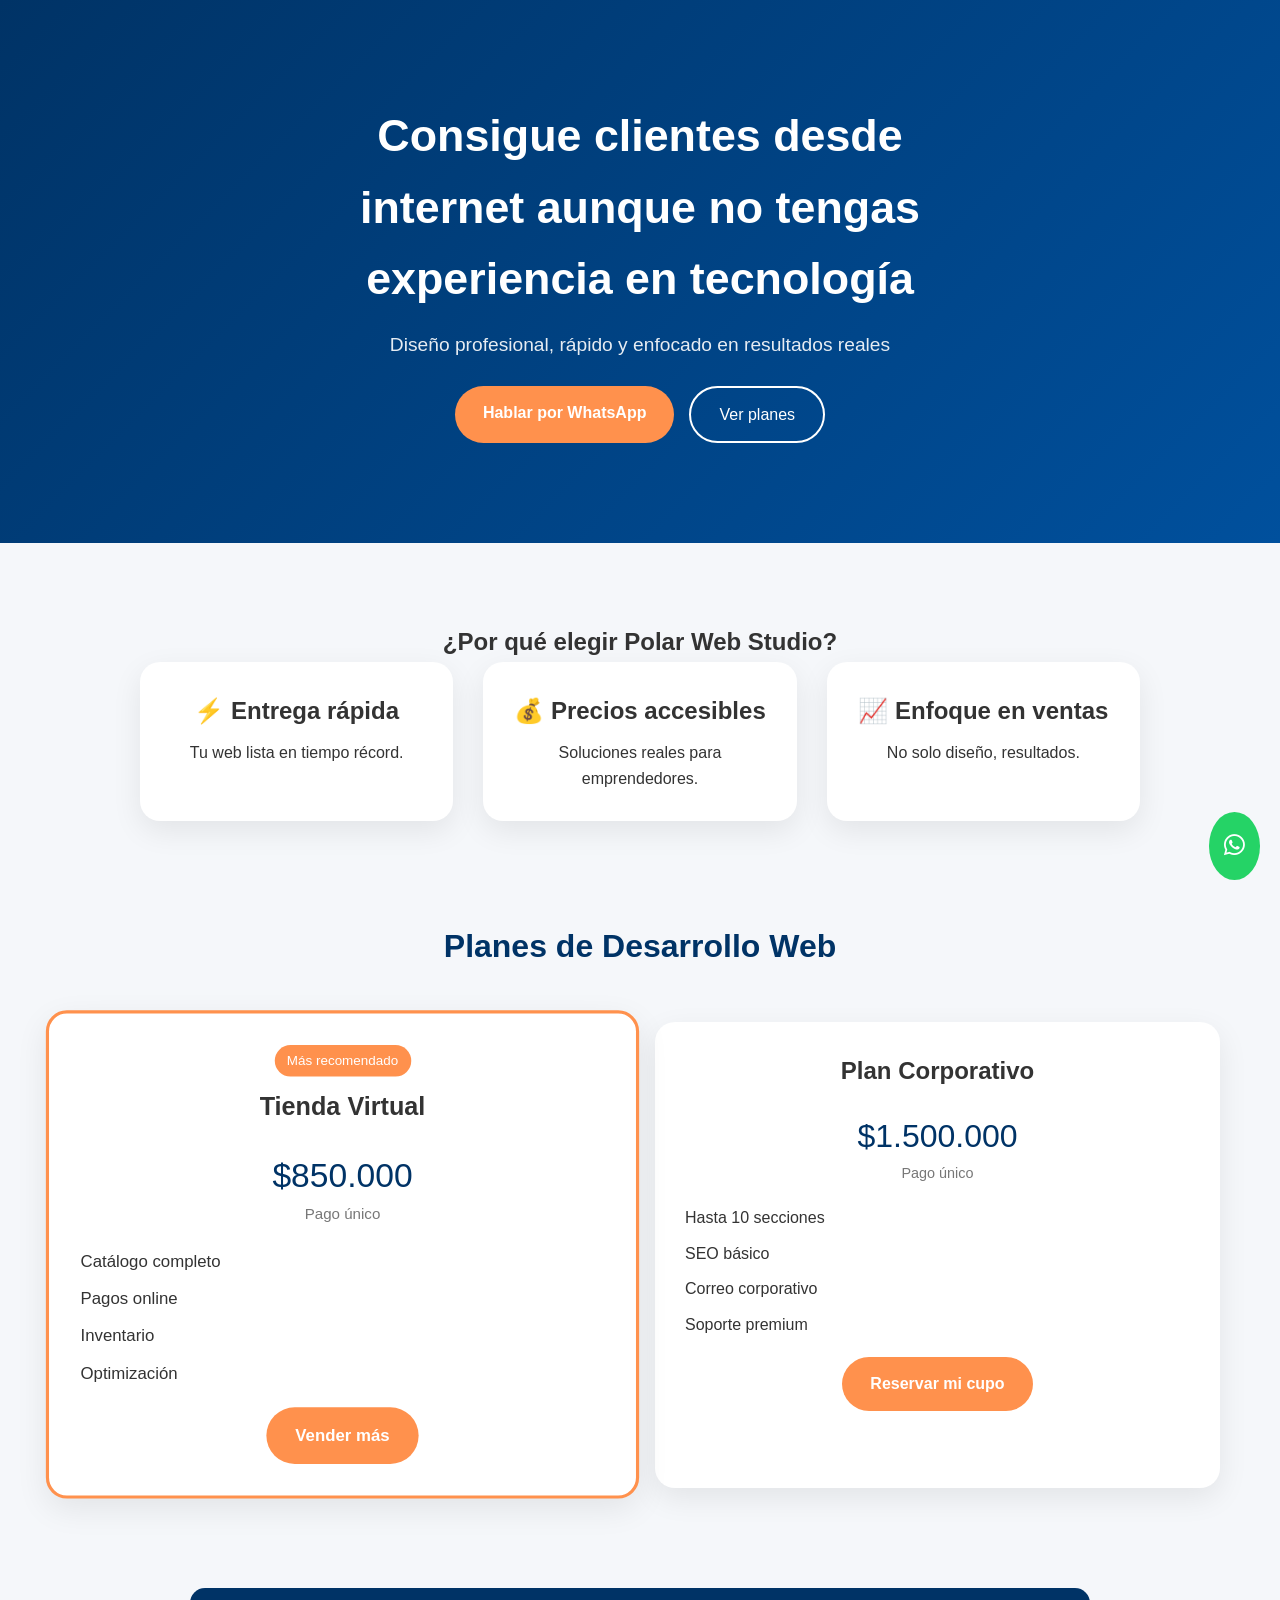
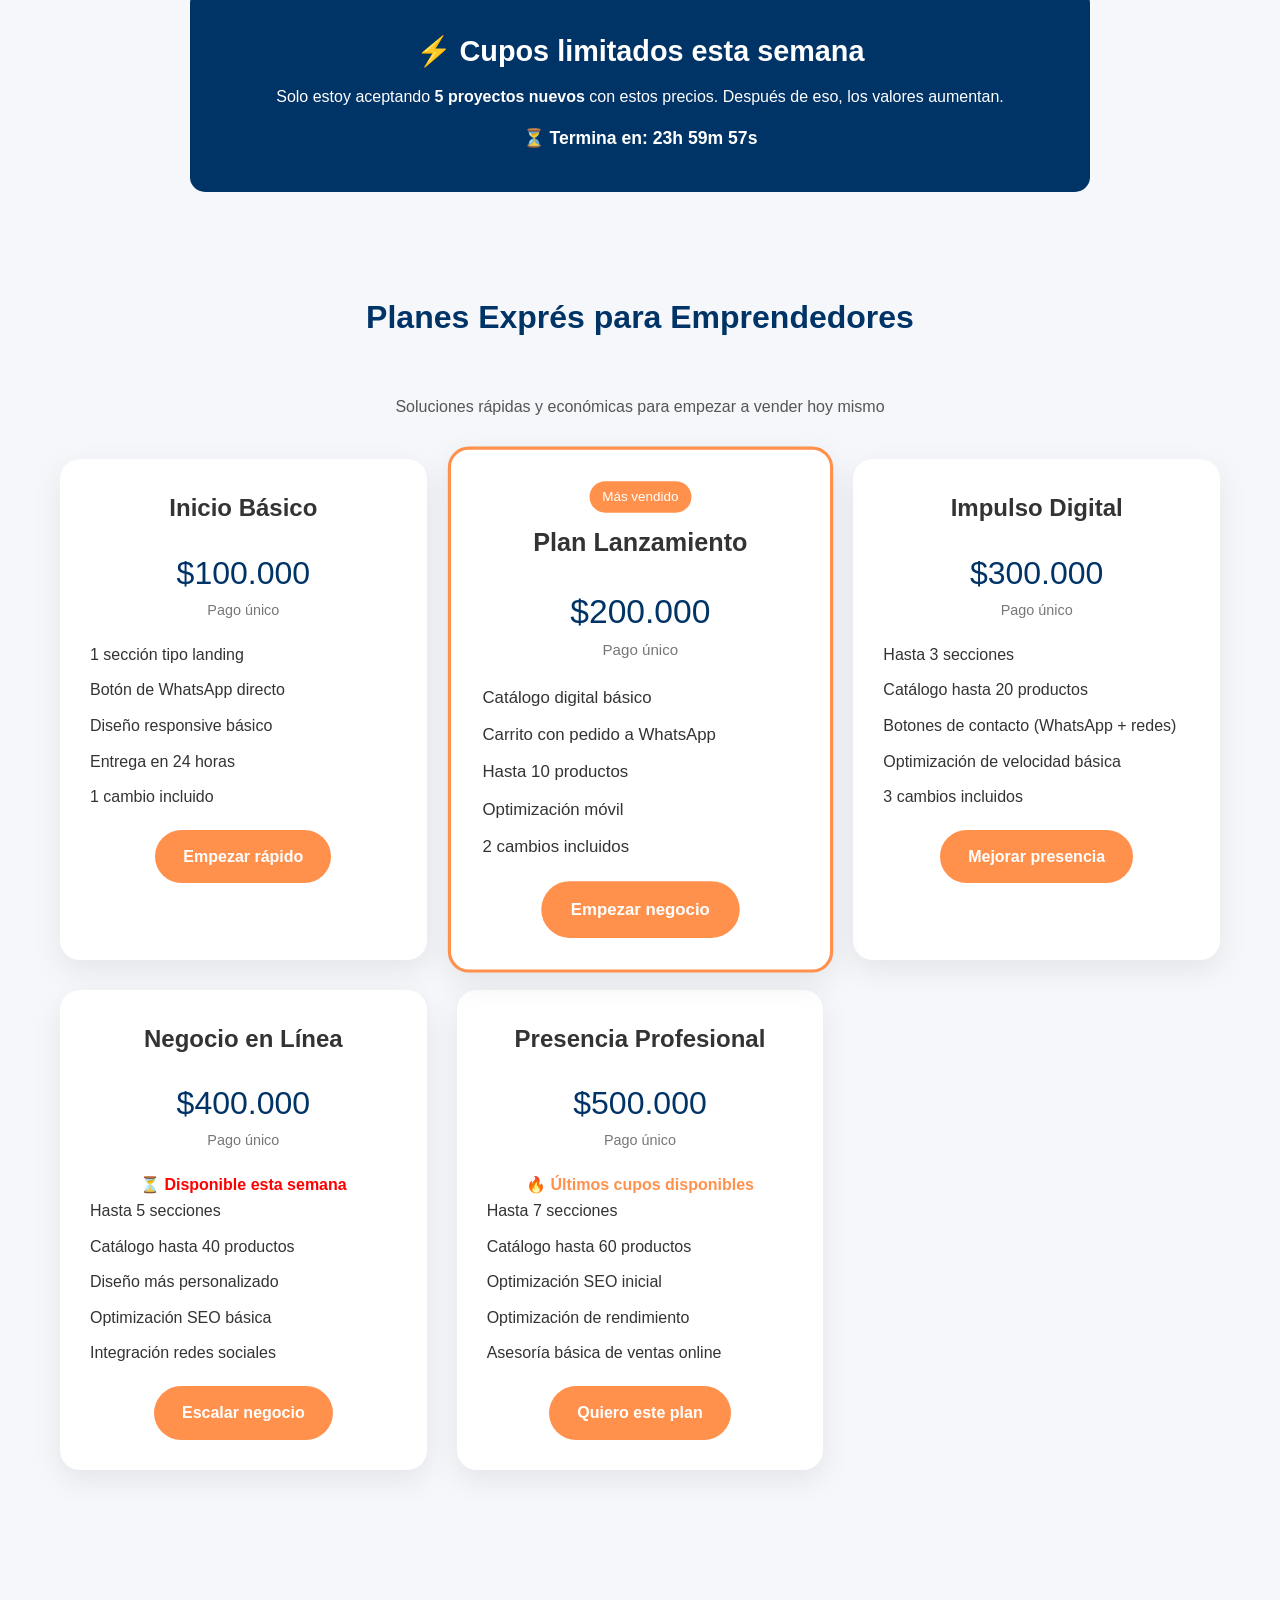
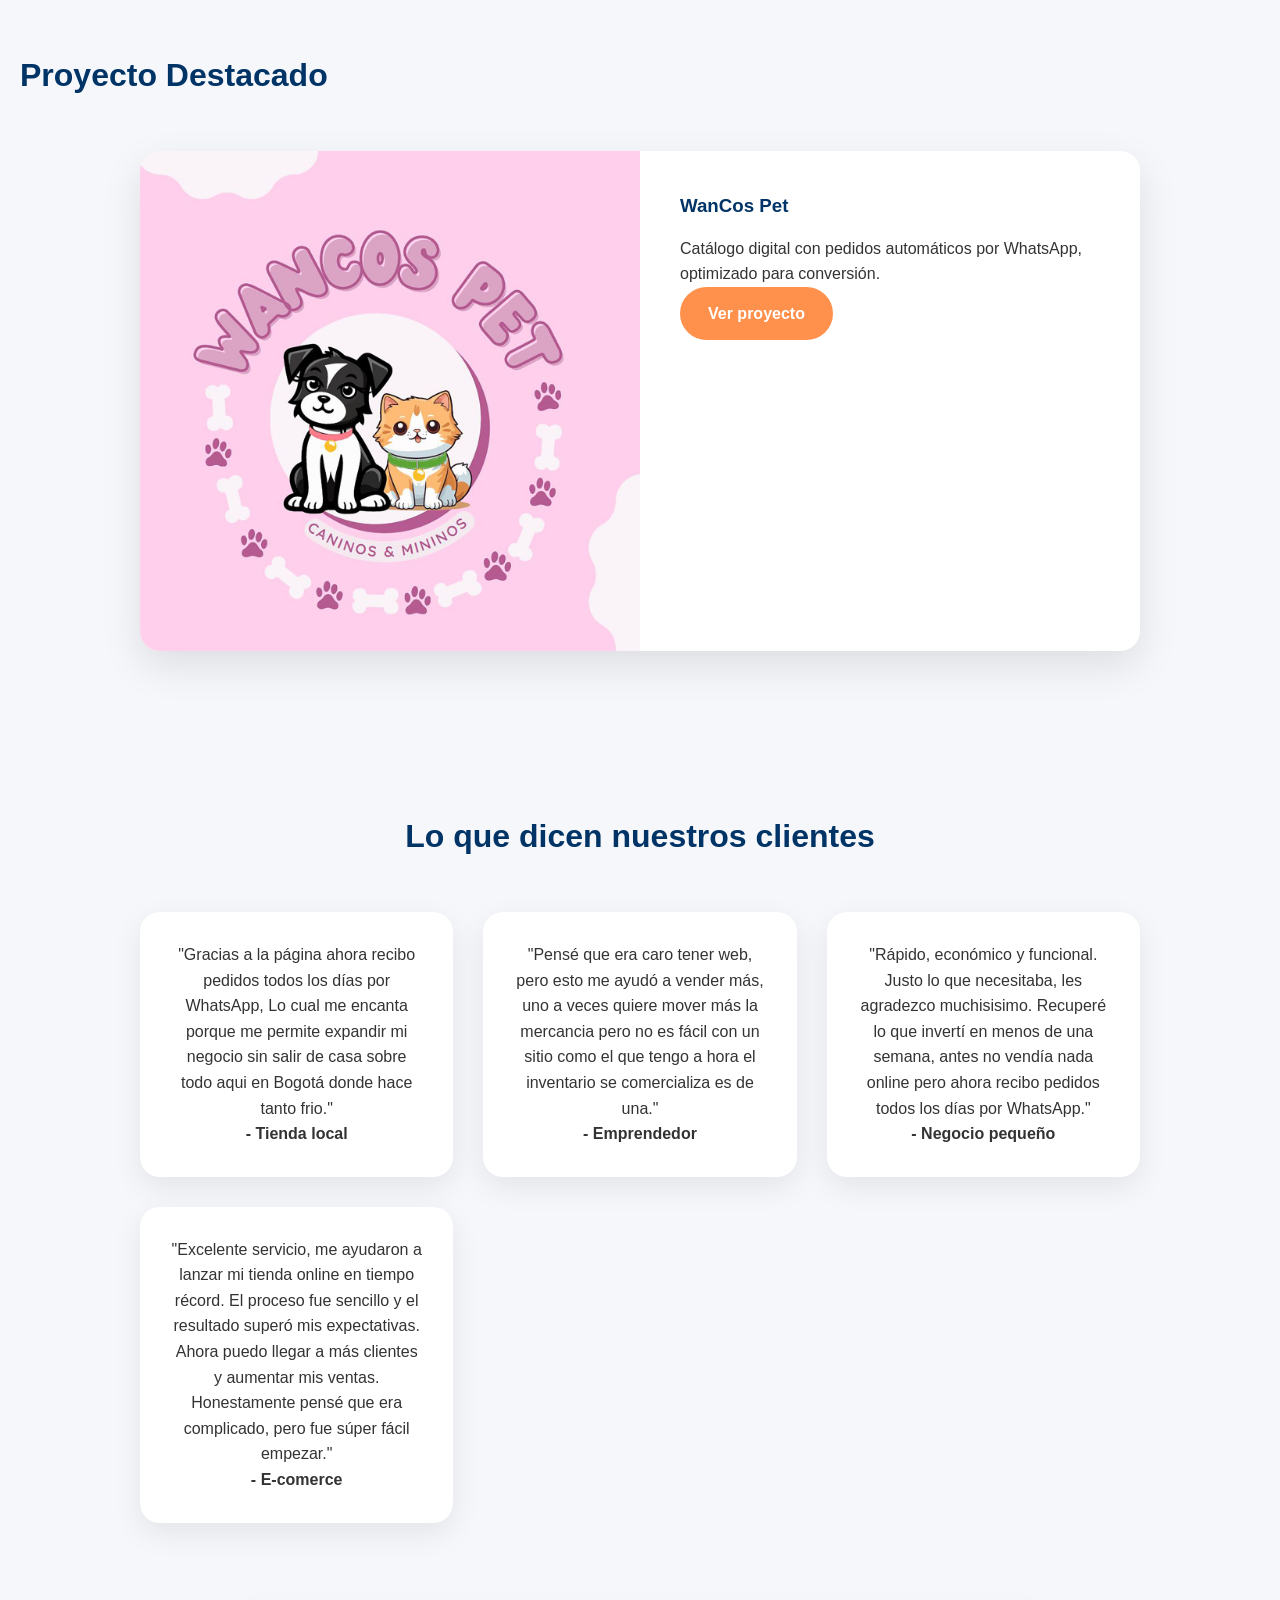
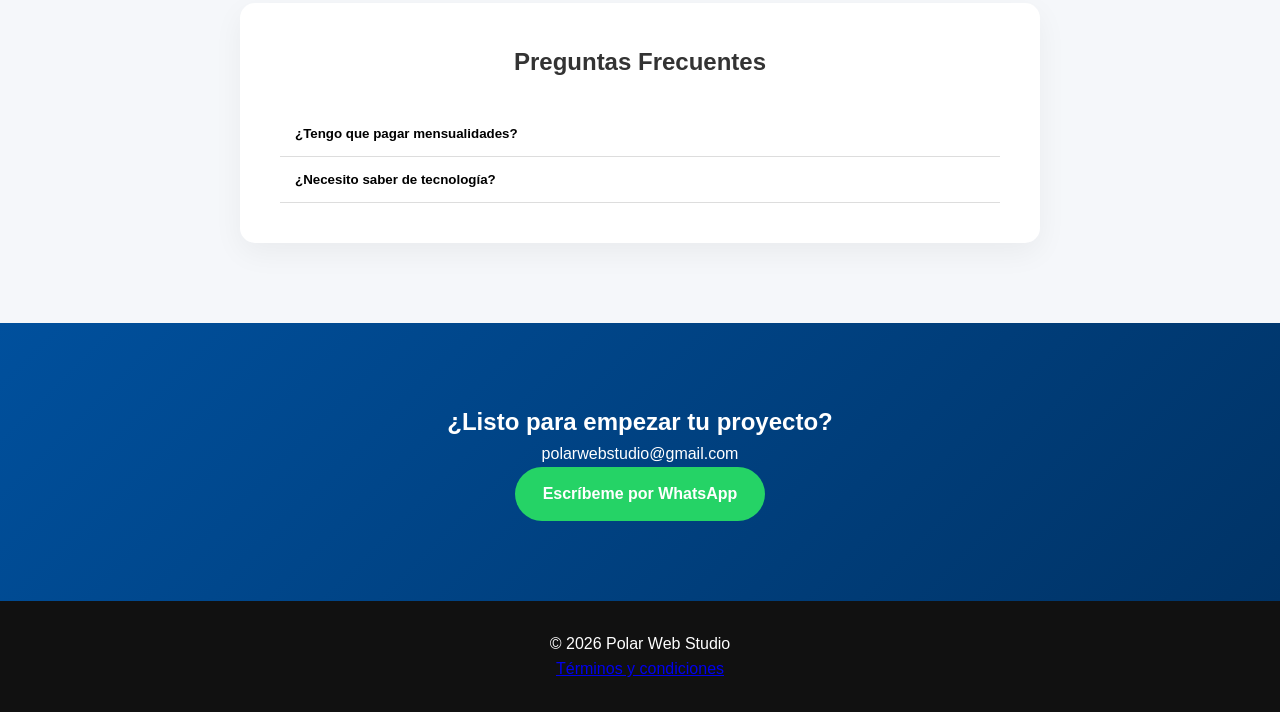
==== commit 070cd536: "feat: rediseño completo + optimización de conversión + estructura profesional" ====
--- a/index.html
+++ b/index.html
@@ -118,13 +118,6 @@
     <!-- PLANES EXPRESS -->
 
     <section class="urgencia">
-      <p style="margin-top: 10px; font-weight: bold; color: #ffdddd">
-        🔴 3 cupos disponibles ahora mismo
-      </p>
-    </section>
-    <!-- BLOQUE DE URGENCIA -->
-
-    <section class="planes-contenedor">
       <h2>⚡ Cupos limitados esta semana</h2>
 
       <p>
@@ -134,130 +127,133 @@
 
       <div id="contador" class="contador">⏳ Oferta termina pronto</div>
     </section>
-
-    <h2 class="titulo-seccion">Planes Exprés para Emprendedores</h2>
-    <p style="margin-bottom: 40px; color: #555">
-      Soluciones rápidas y económicas para empezar a vender hoy mismo
-    </p>
-
-    <div class="grid-planes">
-      <!-- 100K -->
-      <article class="tarjeta-plan">
-        <h3>Inicio Básico</h3>
-        <p class="precio">$100.000 <span>Pago único</span></p>
-
-        <ul>
-          <li>1 sección tipo landing</li>
-          <li>Botón de WhatsApp directo</li>
-          <li>Diseño responsive básico</li>
-          <li>Entrega en 24 horas</li>
-          <li>1 cambio incluido</li>
-        </ul>
-
-        <a
-          href="https://wa.me/573155135785?text=Hola%20quiero%20el%20plan%20de%20100k"
-          class="btn-comprar"
-          target="_blank"
-        >
-          Empezar rápido
-        </a>
-      </article>
-
-      <!-- 200K (ya lo tienes pero lo dejamos integrado) -->
-      <article class="tarjeta-plan destacado">
-        <span class="etiqueta-popular">Más vendido</span>
-        <h3>Plan Lanzamiento</h3>
-        <p class="precio">$200.000 <span>Pago único</span></p>
-
-        <ul>
-          <li>Catálogo digital básico</li>
-          <li>Carrito con pedido a WhatsApp</li>
-          <li>Hasta 10 productos</li>
-          <li>Optimización móvil</li>
-          <li>2 cambios incluidos</li>
-        </ul>
-
-        <a
-          href="https://wa.me/573155135785?text=Hola%20quiero%20el%20plan%20de%20200k"
-          class="btn-comprar"
-          target="_blank"
-        >
-          Empezar negocio
-        </a>
-      </article>
-
-      <!-- 300K -->
-      <article class="tarjeta-plan">
-        <h3>Impulso Digital</h3>
-        <p class="precio">$300.000 <span>Pago único</span></p>
-
-        <ul>
-          <li>Hasta 3 secciones</li>
-          <li>Catálogo hasta 20 productos</li>
-          <li>Botones de contacto (WhatsApp + redes)</li>
-          <li>Optimización de velocidad básica</li>
-          <li>3 cambios incluidos</li>
-        </ul>
-
-        <a
-          href="https://wa.me/573155135785?text=Hola%20quiero%20el%20plan%20de%20300k"
-          class="btn-comprar"
-          target="_blank"
-        >
-          Mejorar presencia
-        </a>
-      </article>
-
-      <!-- 400K -->
-      <article class="tarjeta-plan">
-        <h3>Negocio en Línea</h3>
-        <p class="precio">$400.000 <span>Pago único</span></p>
-        <p style="color: #ff0000; font-weight: bold">
-          ⏳ Disponible esta semana
-        </p>
-
-        <ul>
-          <li>Hasta 5 secciones</li>
-          <li>Catálogo hasta 40 productos</li>
-          <li>Diseño más personalizado</li>
-          <li>Optimización SEO básica</li>
-          <li>Integración redes sociales</li>
-        </ul>
-
-        <a
-          href="https://wa.me/573155135785?text=Hola%20quiero%20el%20plan%20de%20400k"
-          class="btn-comprar"
-          target="_blank"
-        >
-          Escalar negocio
-        </a>
-      </article>
-
-      <!-- 500K -->
-      <article class="tarjeta-plan">
-        <h3>Presencia Profesional</h3>
-        <p class="precio">$500.000 <span>Pago único</span></p>
-        <p style="color: #ff914d; font-weight: bold">
-          🔥 Últimos cupos disponibles
-        </p>
-
-        <ul>
-          <li>Hasta 7 secciones</li>
-          <li>Catálogo hasta 60 productos</li>
-          <li>Optimización SEO inicial</li>
-          <li>Optimización de rendimiento</li>
-          <li>Asesoría básica de ventas online</li>
-        </ul>
-
-        <a
-          href="https://wa.me/573155135785?text=Hola%20quiero%20el%20plan%20de%20500k"
-          class="btn-comprar"
-          target="_blank"
-        >
-          Quiero este plan
-        </a>
-      </article>
-    </div>
+    <!-- BLOQUE DE URGENCIA -->
+
+    <section class="planes-contenedor">
+      <h2 class="titulo-seccion">Planes Exprés para Emprendedores</h2>
+      <p style="margin-bottom: 40px; color: #555">
+        Soluciones rápidas y económicas para empezar a vender hoy mismo
+      </p>
+
+      <div class="grid-planes">
+        <!-- 100K -->
+        <article class="tarjeta-plan">
+          <h3>Inicio Básico</h3>
+          <p class="precio">$100.000 <span>Pago único</span></p>
+
+          <ul>
+            <li>1 sección tipo landing</li>
+            <li>Botón de WhatsApp directo</li>
+            <li>Diseño responsive básico</li>
+            <li>Entrega en 24 horas</li>
+            <li>1 cambio incluido</li>
+          </ul>
+
+          <a
+            href="https://wa.me/573155135785?text=Hola%20quiero%20el%20plan%20de%20100k"
+            class="btn-comprar"
+            target="_blank"
+          >
+            Empezar rápido
+          </a>
+        </article>
+
+        <!-- 200K (ya lo tienes pero lo dejamos integrado) -->
+        <article class="tarjeta-plan destacado">
+          <span class="etiqueta-popular">Más vendido</span>
+          <h3>Plan Lanzamiento</h3>
+          <p class="precio">$200.000 <span>Pago único</span></p>
+
+          <ul>
+            <li>Catálogo digital básico</li>
+            <li>Carrito con pedido a WhatsApp</li>
+            <li>Hasta 10 productos</li>
+            <li>Optimización móvil</li>
+            <li>2 cambios incluidos</li>
+          </ul>
+
+          <a
+            href="https://wa.me/573155135785?text=Hola%20quiero%20el%20plan%20de%20200k"
+            class="btn-comprar"
+            target="_blank"
+          >
+            Empezar negocio
+          </a>
+        </article>
+
+        <!-- 300K -->
+        <article class="tarjeta-plan">
+          <h3>Impulso Digital</h3>
+          <p class="precio">$300.000 <span>Pago único</span></p>
+
+          <ul>
+            <li>Hasta 3 secciones</li>
+            <li>Catálogo hasta 20 productos</li>
+            <li>Botones de contacto (WhatsApp + redes)</li>
+            <li>Optimización de velocidad básica</li>
+            <li>3 cambios incluidos</li>
+          </ul>
+
+          <a
+            href="https://wa.me/573155135785?text=Hola%20quiero%20el%20plan%20de%20300k"
+            class="btn-comprar"
+            target="_blank"
+          >
+            Mejorar presencia
+          </a>
+        </article>
+
+        <!-- 400K -->
+        <article class="tarjeta-plan">
+          <h3>Negocio en Línea</h3>
+          <p class="precio">$400.000 <span>Pago único</span></p>
+          <p style="color: #ff0000; font-weight: bold">
+            ⏳ Disponible esta semana
+          </p>
+
+          <ul>
+            <li>Hasta 5 secciones</li>
+            <li>Catálogo hasta 40 productos</li>
+            <li>Diseño más personalizado</li>
+            <li>Optimización SEO básica</li>
+            <li>Integración redes sociales</li>
+          </ul>
+
+          <a
+            href="https://wa.me/573155135785?text=Hola%20quiero%20el%20plan%20de%20400k"
+            class="btn-comprar"
+            target="_blank"
+          >
+            Escalar negocio
+          </a>
+        </article>
+
+        <!-- 500K -->
+        <article class="tarjeta-plan">
+          <h3>Presencia Profesional</h3>
+          <p class="precio">$500.000 <span>Pago único</span></p>
+          <p style="color: #ff914d; font-weight: bold">
+            🔥 Últimos cupos disponibles
+          </p>
+
+          <ul>
+            <li>Hasta 7 secciones</li>
+            <li>Catálogo hasta 60 productos</li>
+            <li>Optimización SEO inicial</li>
+            <li>Optimización de rendimiento</li>
+            <li>Asesoría básica de ventas online</li>
+          </ul>
+
+          <a
+            href="https://wa.me/573155135785?text=Hola%20quiero%20el%20plan%20de%20500k"
+            class="btn-comprar"
+            target="_blank"
+          >
+            Quiero este plan
+          </a>
+        </article>
+      </div>
+    </section>
 
     <!-- PORTFOLIO -->
     <section class="portfolio">
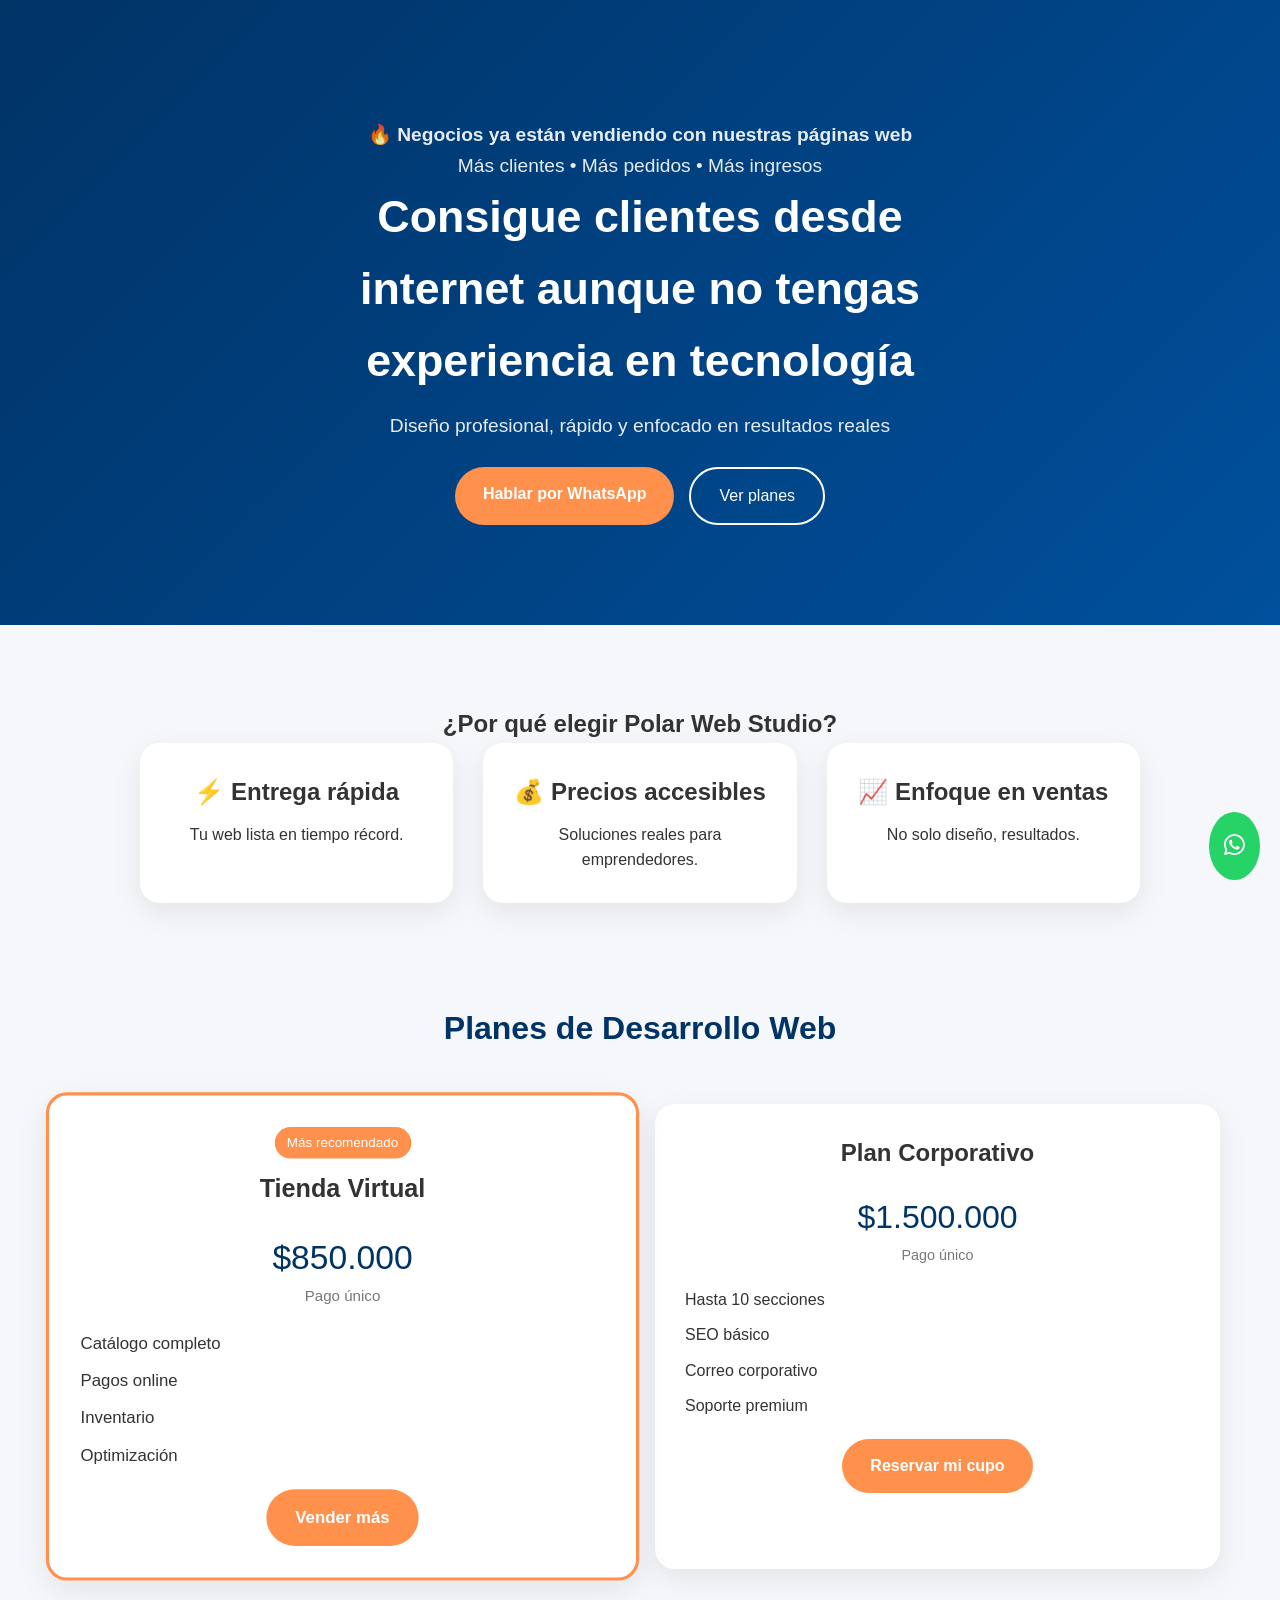
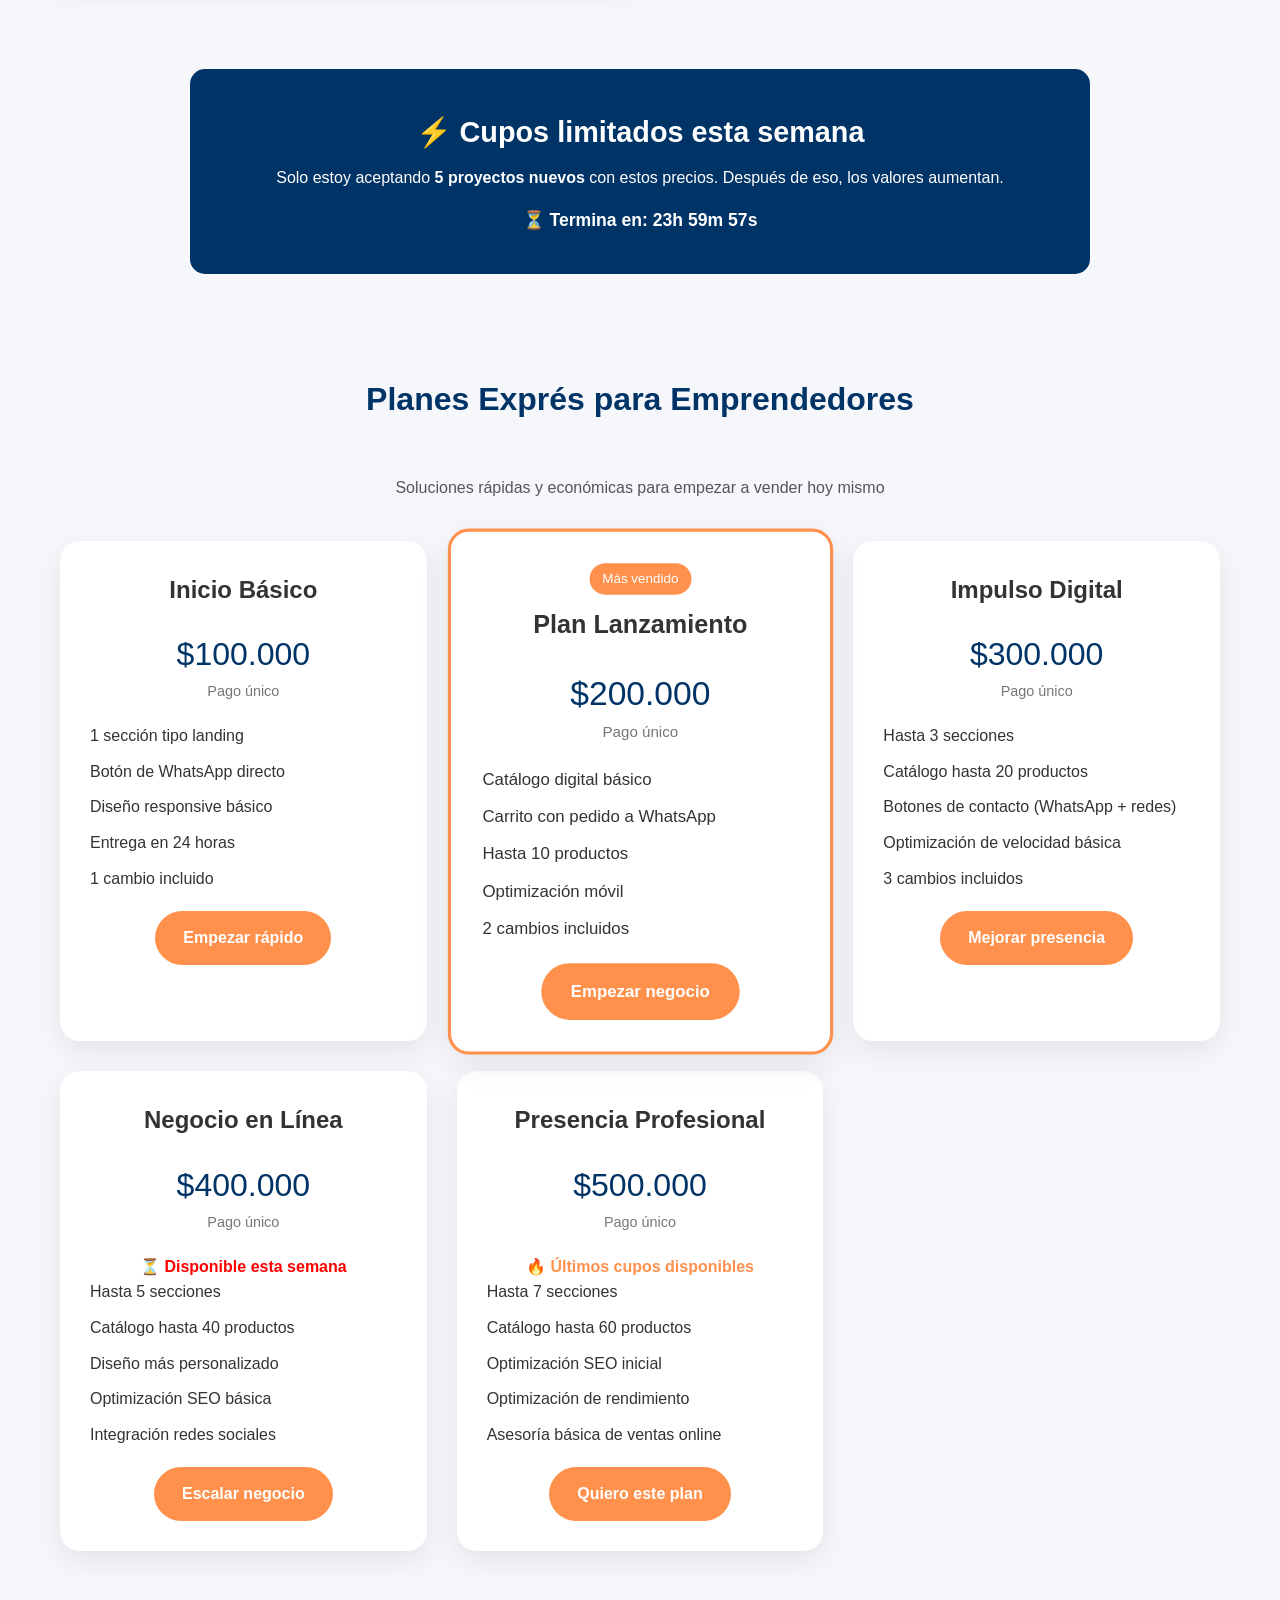
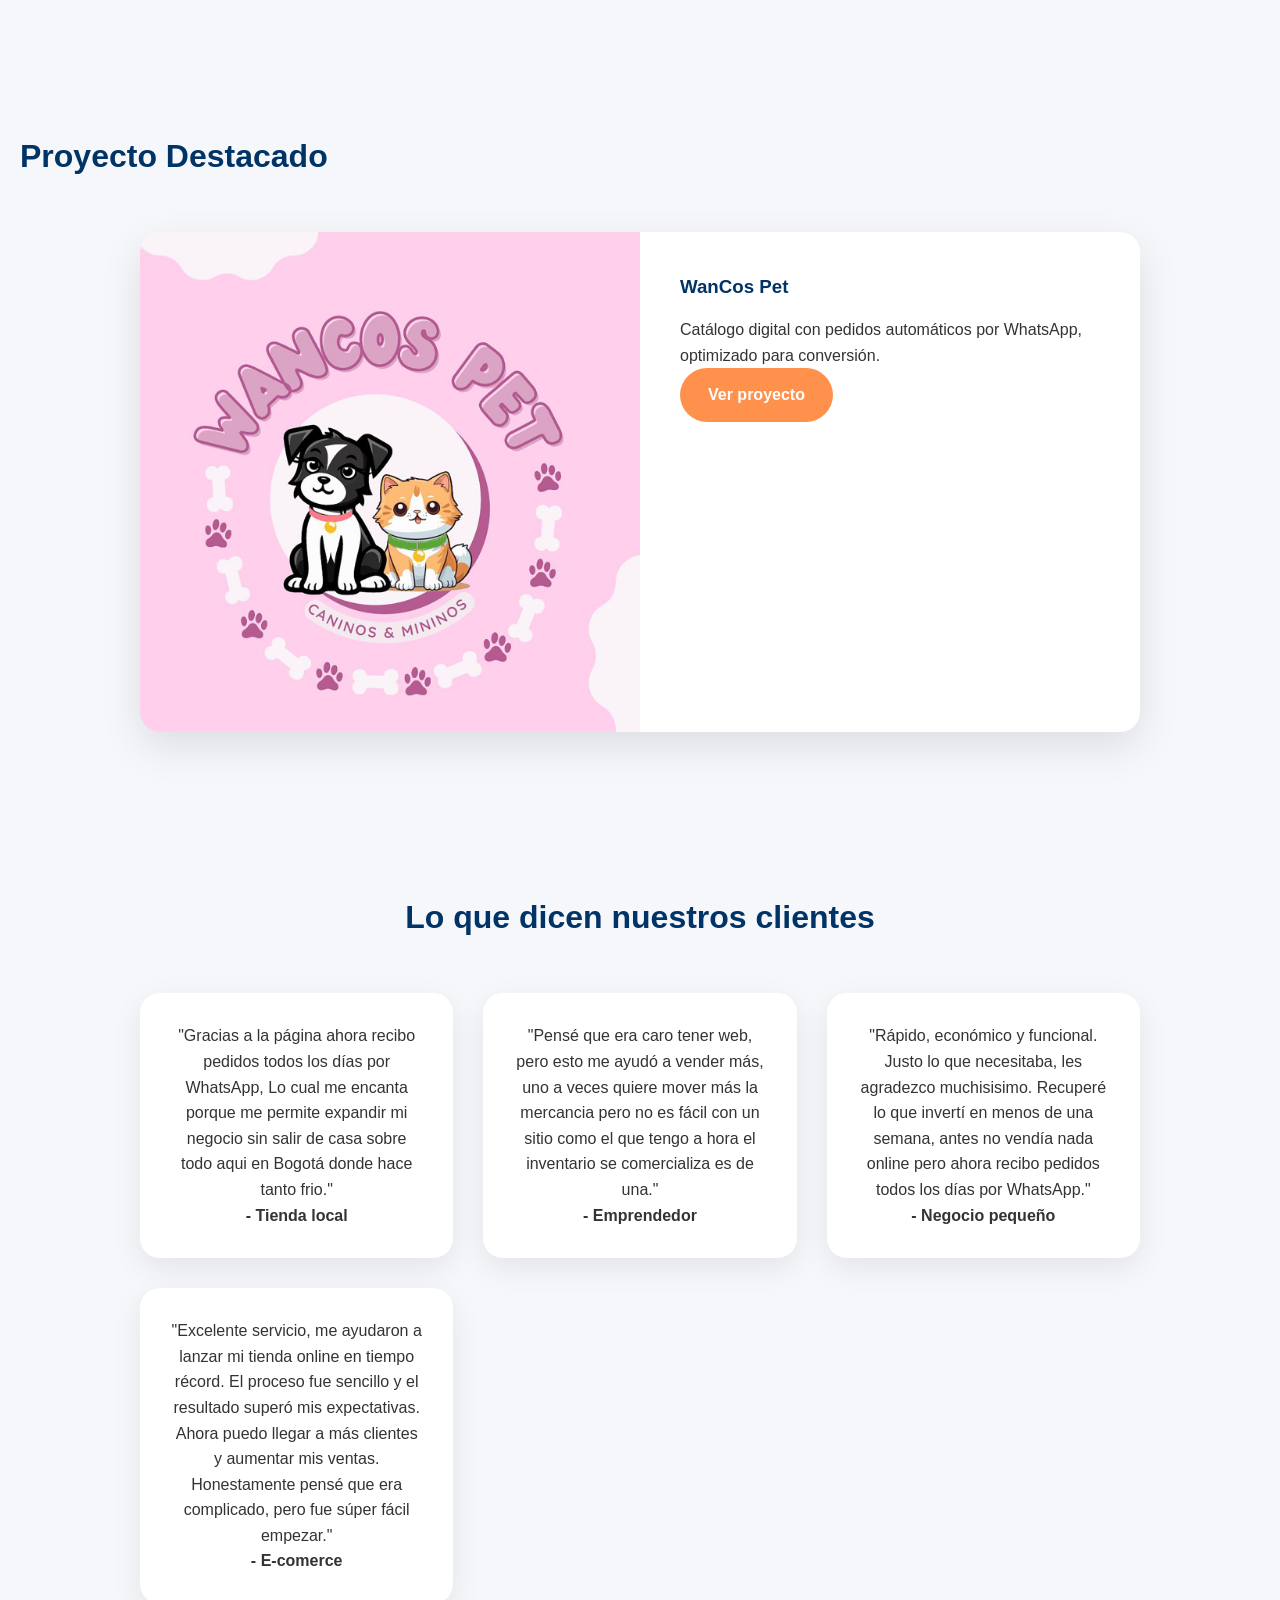
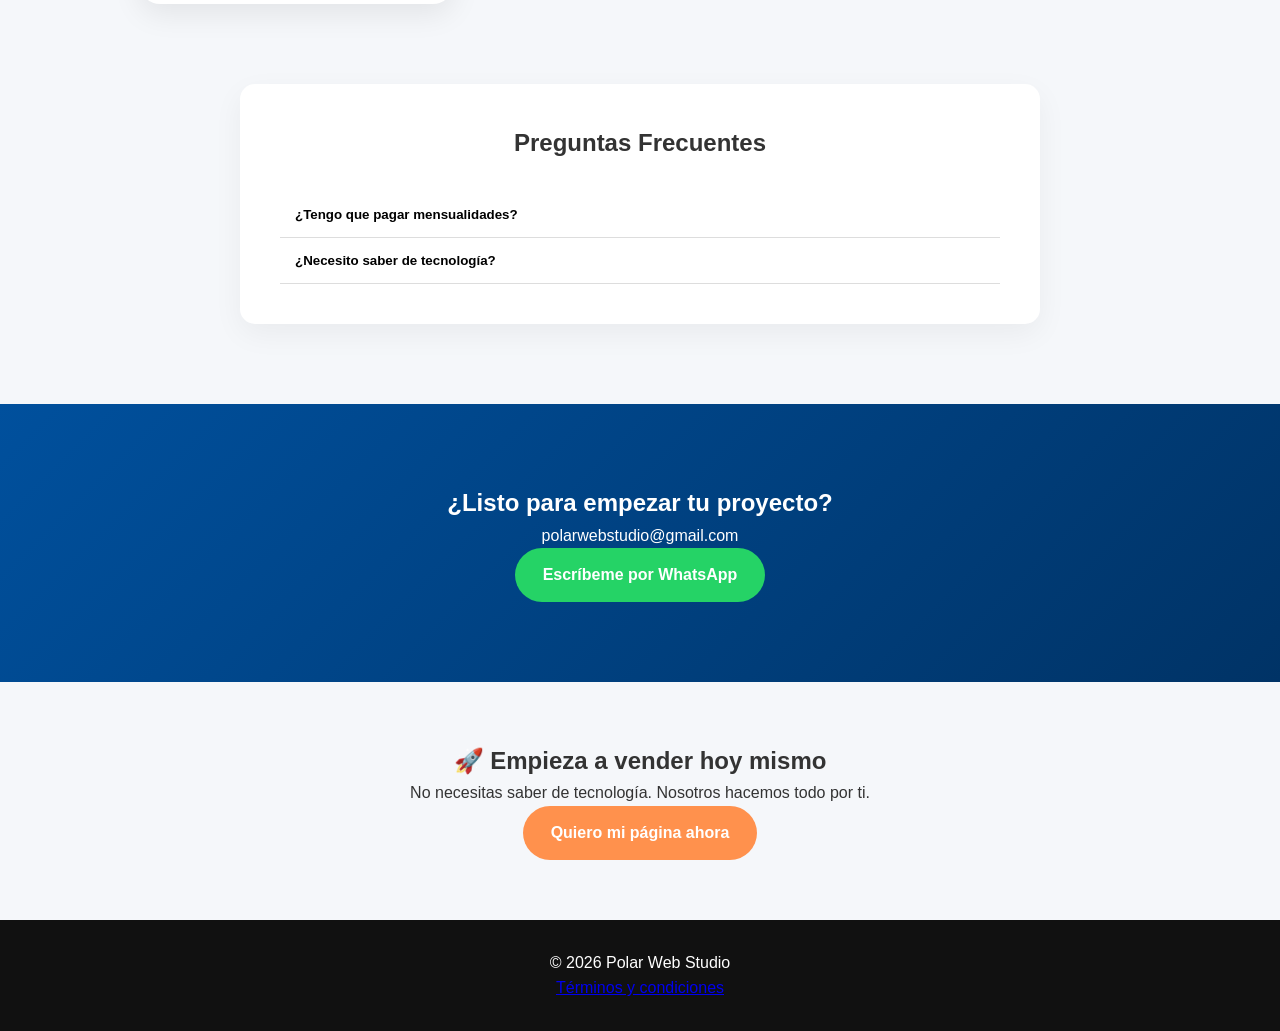
==== commit d91c69b5: "feat: rediseño footer y header" ====
--- a/index.html
+++ b/index.html
@@ -24,6 +24,15 @@
   <body>
     <!-- HERO -->
     <header class="hero">
+      <section class="prueba-social">
+        <p style="text-align: center; font-weight: bold; margin-top: 20px">
+          🔥 Negocios ya están vendiendo con nuestras páginas web
+        </p>
+
+        <p style="text-align: center; color: #ffffff">
+          Más clientes • Más pedidos • Más ingresos
+        </p>
+      </section>
       <div class="hero-content">
         <h1>
           Consigue clientes desde internet aunque no tengas experiencia en
@@ -365,6 +374,22 @@
     <a href="https://wa.me/573155135785" class="whatsapp-float" target="_blank">
       <i class="fab fa-whatsapp"></i>
     </a>
+    <section
+      class="cierre-final"
+      style="text-align: center; padding: 60px 20px"
+    >
+      <h2>🚀 Empieza a vender hoy mismo</h2>
+
+      <p>No necesitas saber de tecnología. Nosotros hacemos todo por ti.</p>
+
+      <a
+        href="https://wa.me/573155135785?text=Hola%20quiero%20empezar%20mi%20pagina"
+        class="btn-comprar"
+        target="_blank"
+      >
+        Quiero mi página ahora
+      </a>
+    </section>
     <!-- FOOTER -->
     <footer>
       <p>© 2026 Polar Web Studio</p>
